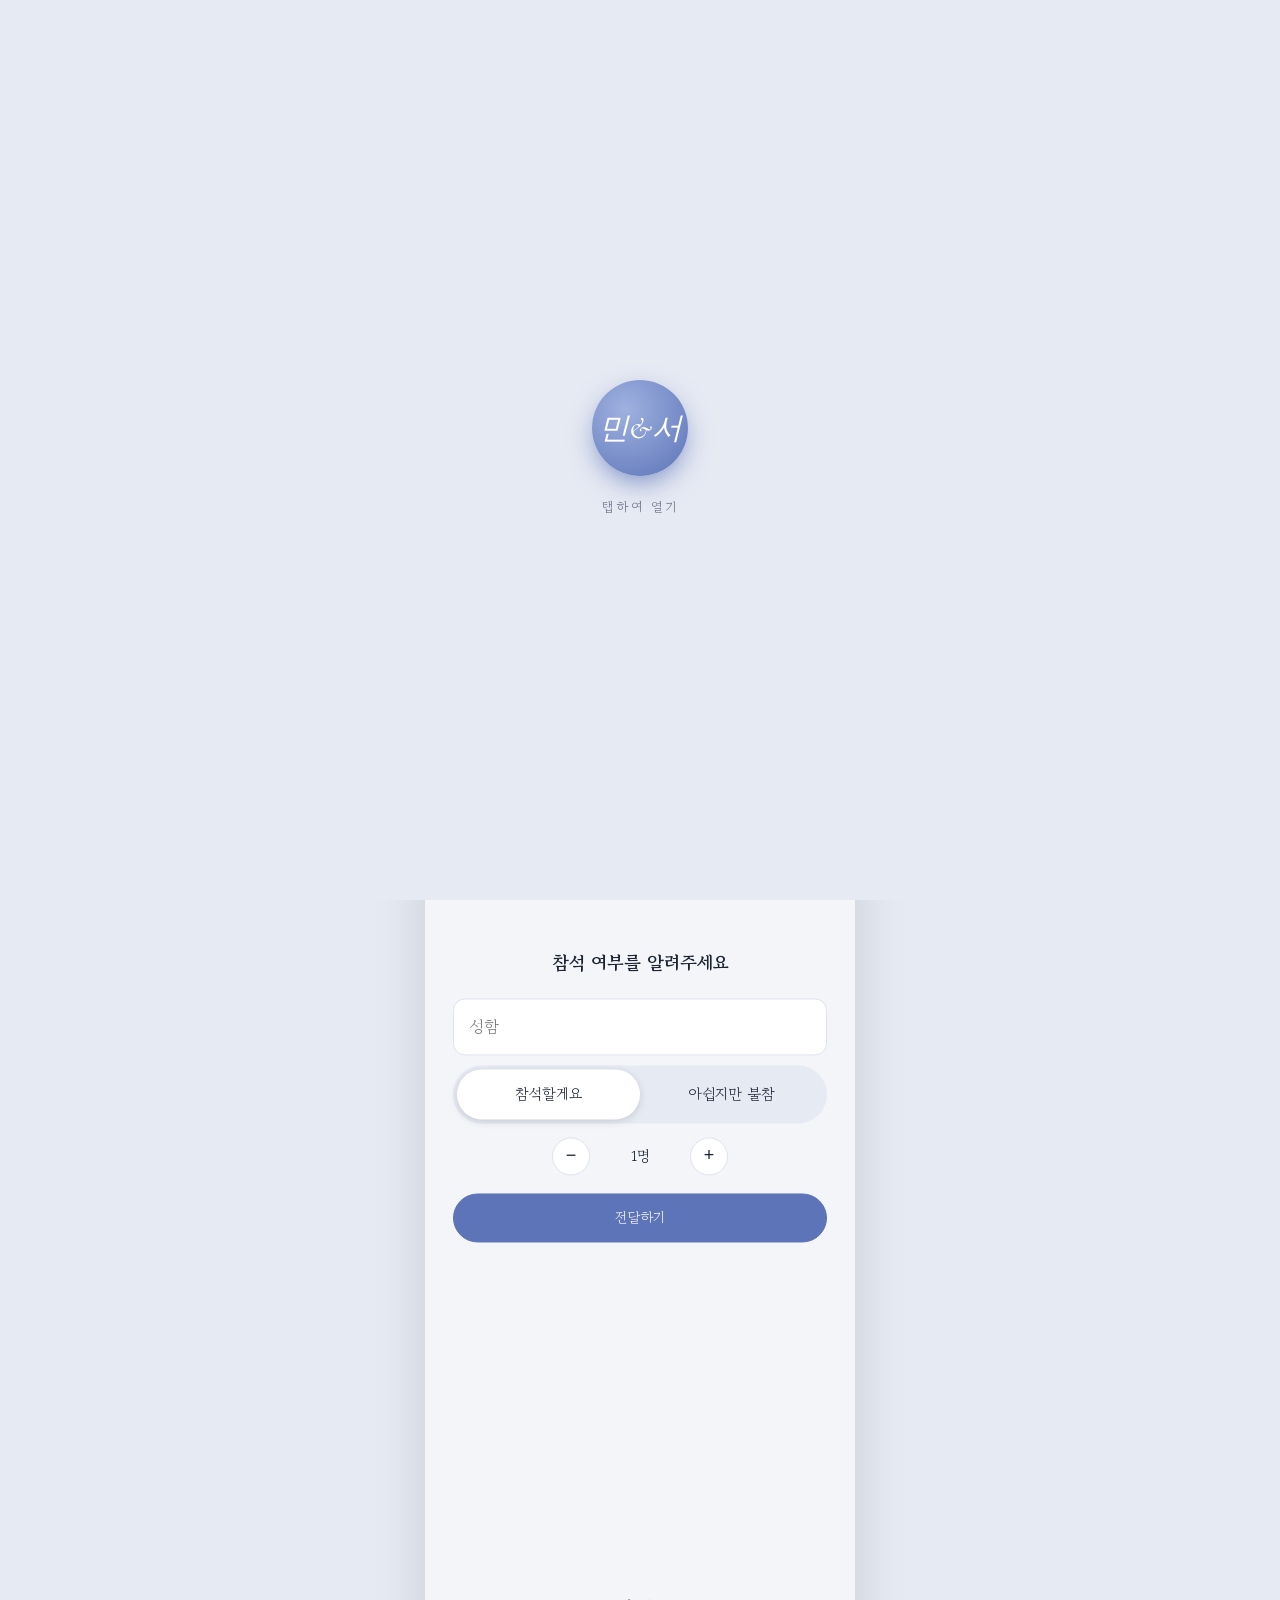
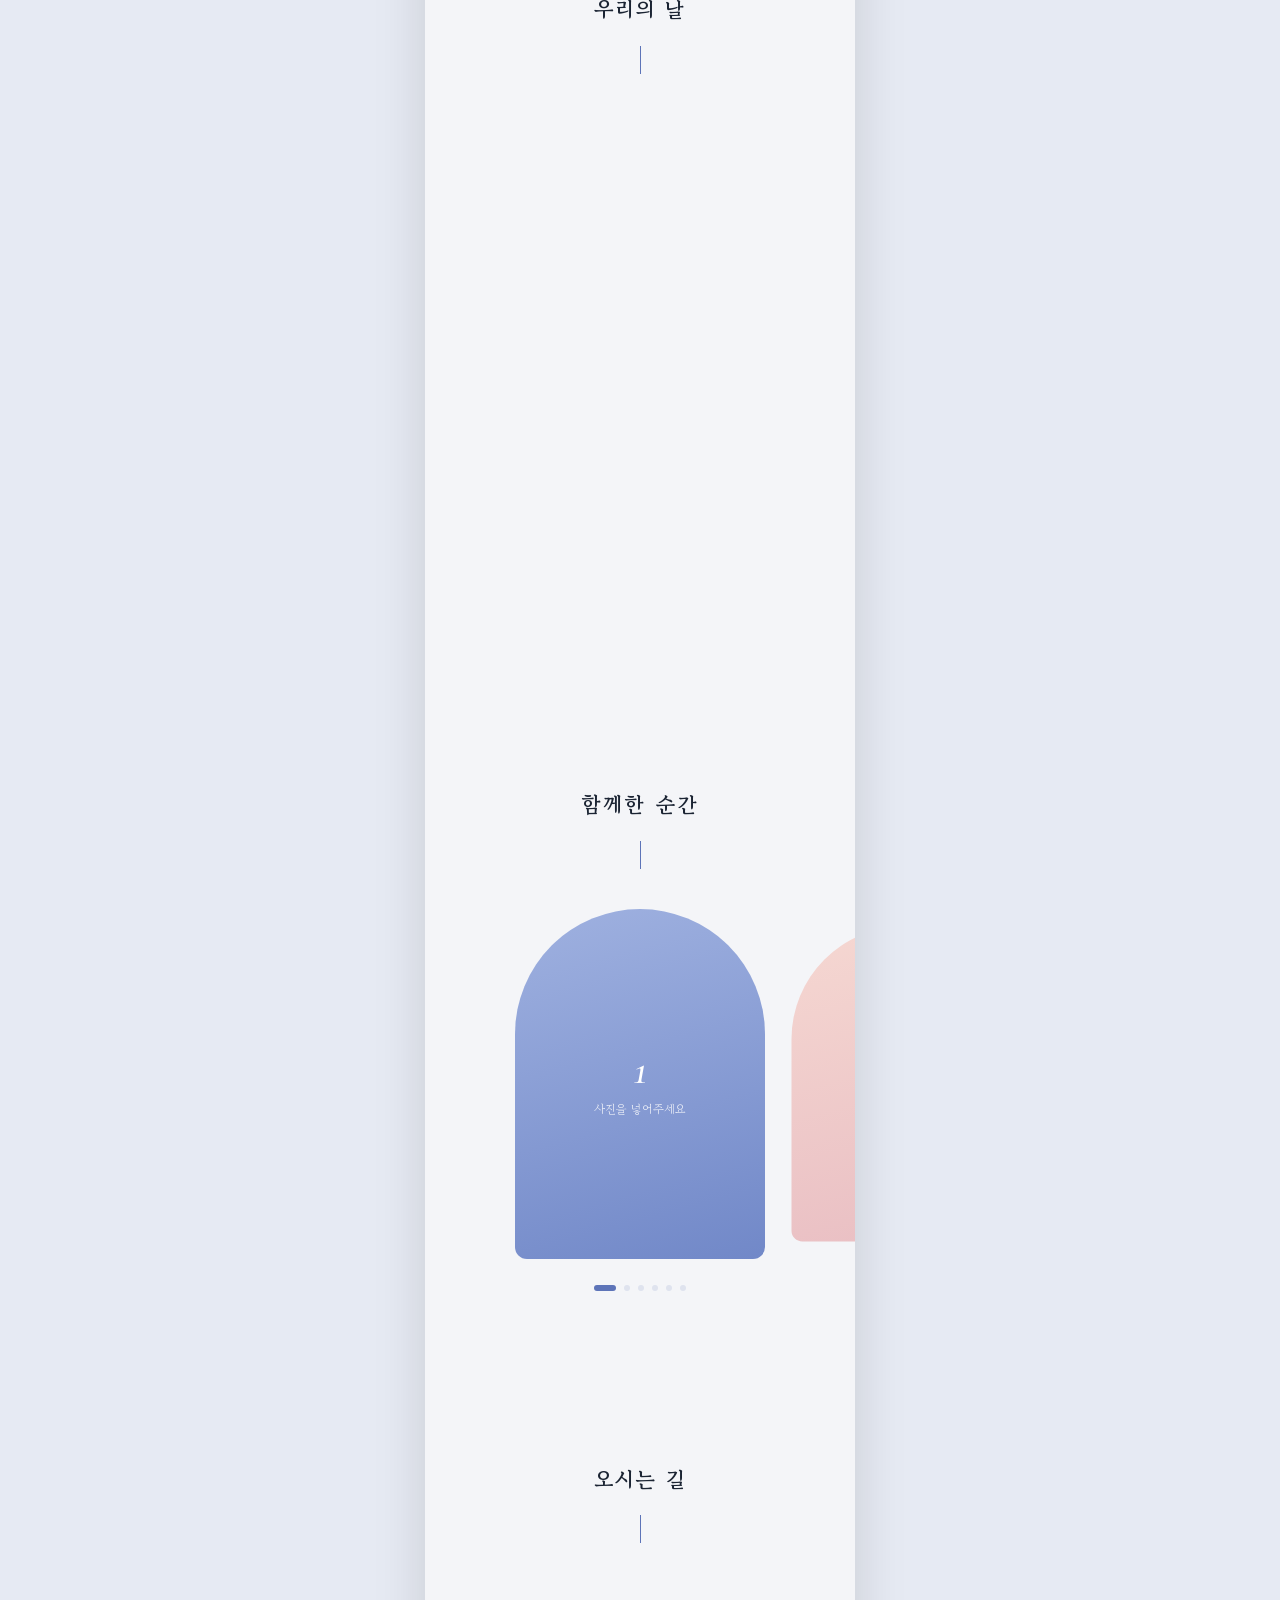
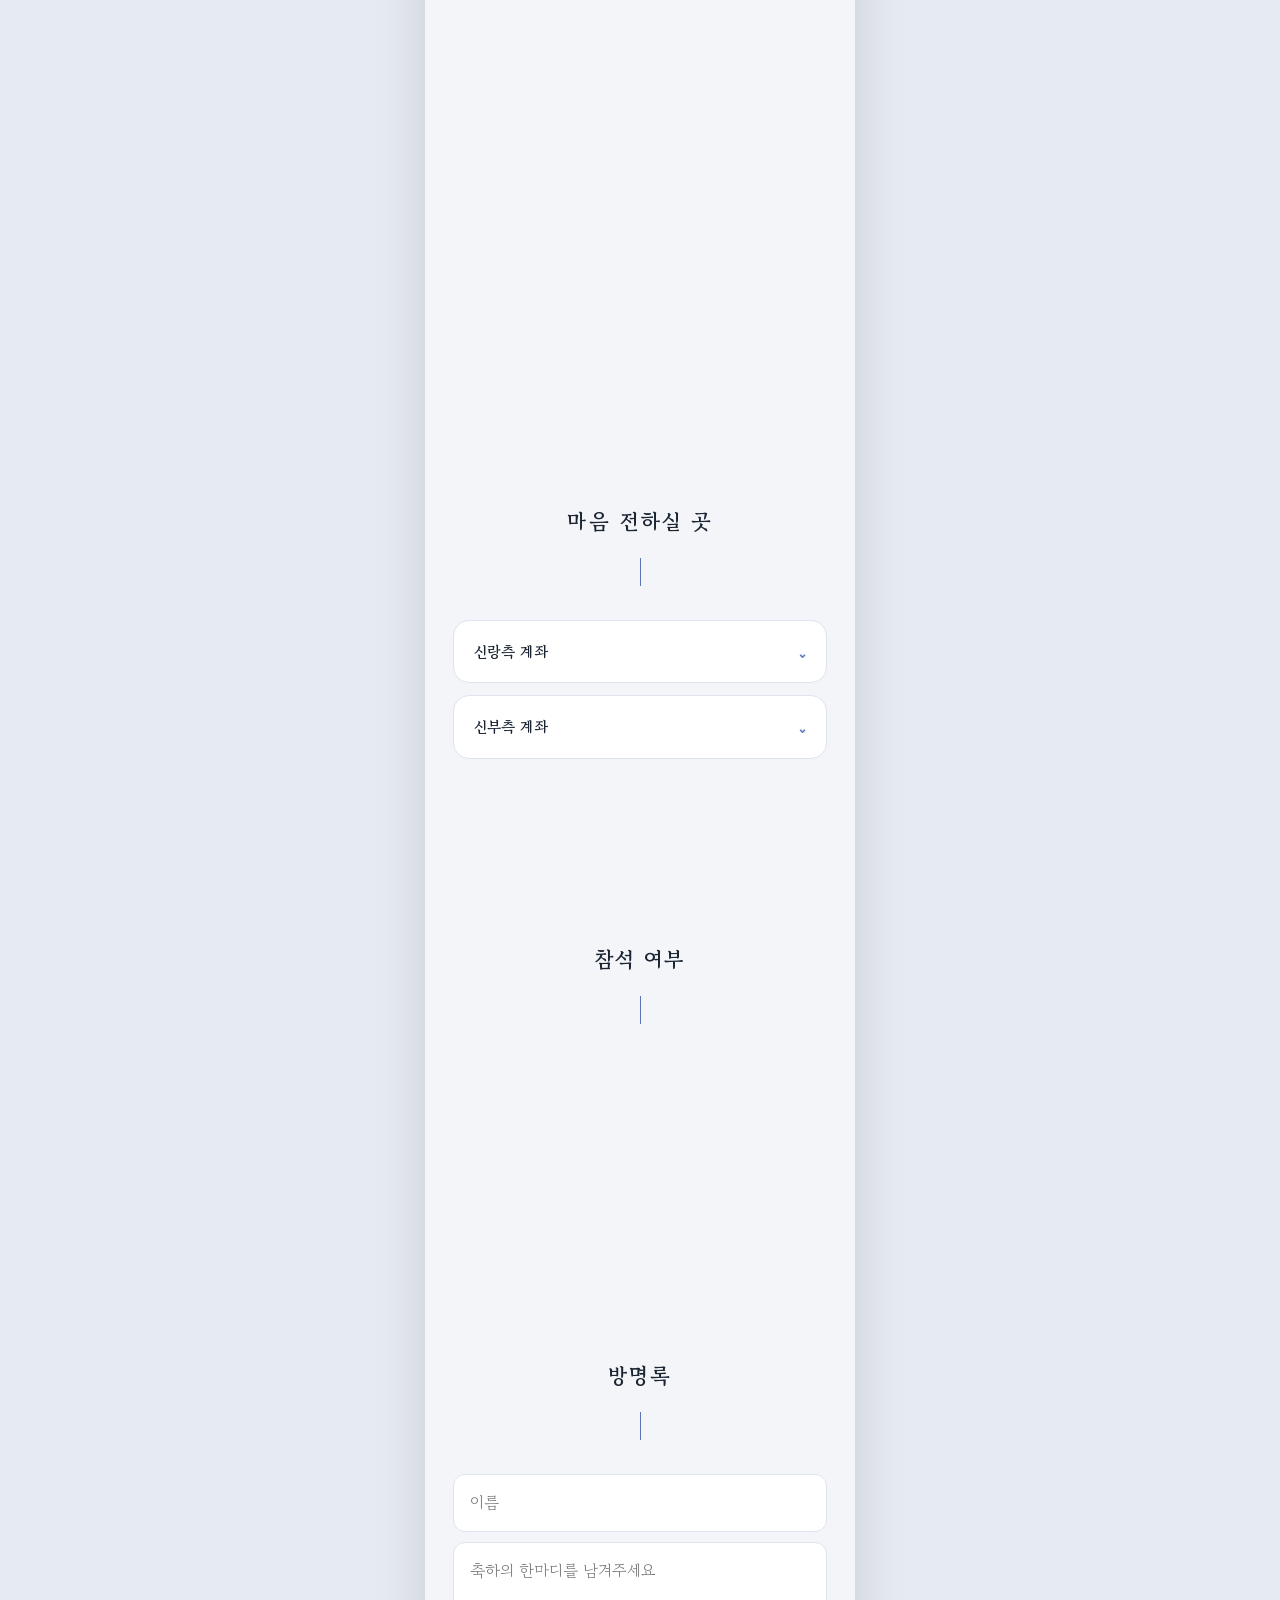
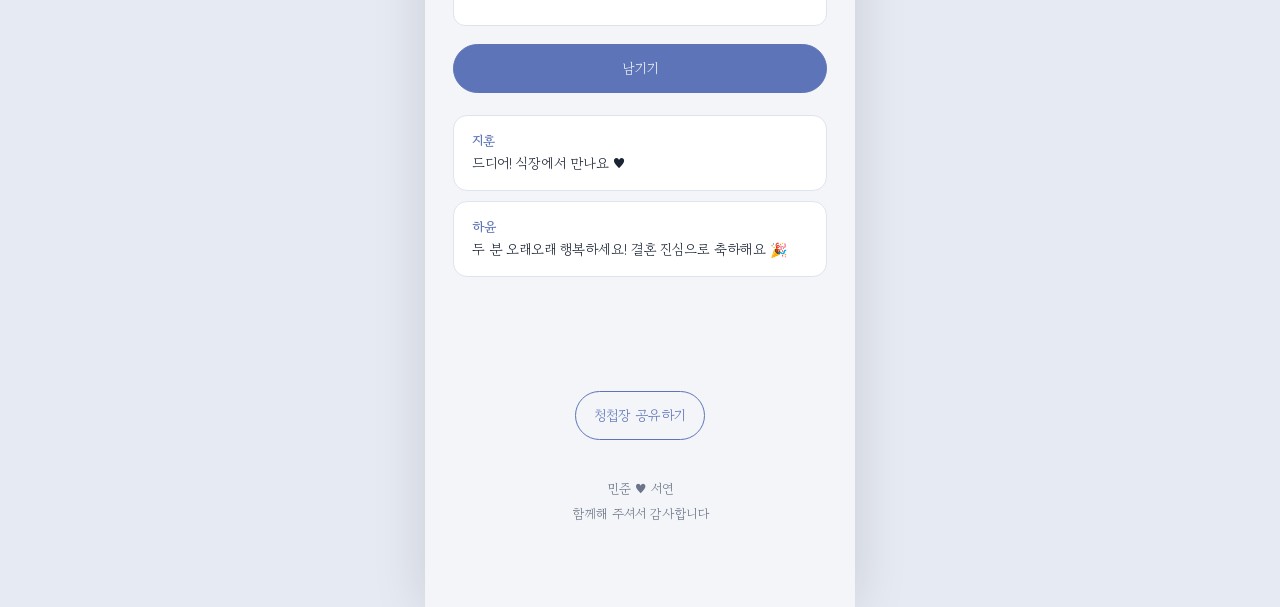
==== index.html @ 70f97d9b "add temp index" ====
<!DOCTYPE html>
<html lang="ko">
<head>
<meta charset="utf-8">
<meta name="viewport" content="width=device-width, initial-scale=1, viewport-fit=cover">
<title>민준 ♥ 서연, 결혼합니다</title>
<link href="https://fonts.googleapis.com/css2?family=Cormorant+Garamond:ital,wght@0,500;1,400&family=Gowun+Batang:wght@400;700&display=swap" rel="stylesheet">
<style>
:root{--bg:#f4f5f8;--card:#fff;--ink:#1b2433;--mute:#6b7488;--acc:#5d74b8;--soft:#e6eaf3;--line:#dfe3ee;--blush:#f2c4bd;color-scheme:light;box-sizing:border-box;padding-top:env(safe-area-inset-top,0px);padding-bottom:env(safe-area-inset-bottom,0px)}
@media(prefers-color-scheme:dark){:root:not([data-theme="light"]){--bg:#0e1320;--card:#171d2e;--ink:#eceff7;--mute:#97a0b8;--acc:#9db0ee;--soft:#1a2135;--line:#272f47;color-scheme:dark}}
:root[data-theme="dark"]{--bg:#0e1320;--card:#171d2e;--ink:#eceff7;--mute:#97a0b8;--acc:#9db0ee;--soft:#1a2135;--line:#272f47;color-scheme:dark}
*{box-sizing:border-box;-webkit-tap-highlight-color:transparent}
html{scroll-padding-top:env(safe-area-inset-top,0px)}
body{margin:0;background:var(--soft);color:var(--ink);font:400 15px/1.95 'Gowun Batang','Noto Serif KR',serif;-webkit-font-smoothing:antialiased}
.wrap{max-width:430px;margin:0 auto;background:var(--bg);overflow:hidden;box-shadow:0 0 50px #0002}
.en{font:italic 400 17px/1 'Cormorant Garamond',serif;letter-spacing:.12em;color:var(--acc);margin:0}
section{padding:84px 28px;text-align:center}
h2{font-size:21px;font-weight:700;margin:0 0 34px;letter-spacing:.1em}
h2::after{content:"";display:block;width:1px;height:28px;background:var(--acc);margin:16px auto 0}
p{margin:0}
.rv{opacity:0;transform:translateY(14px);transition:opacity 1s ease,transform 1s cubic-bezier(.2,.7,.2,1);transition-delay:var(--d,0s)}
.rv.in{opacity:1;transform:none}
/* cover */
.cover{position:fixed;inset:0;z-index:50;display:grid;place-items:center;transition:visibility 0s 1.5s}
.cv{position:absolute;top:0;bottom:0;width:50.5%;background:var(--soft);transition:transform 1.3s cubic-bezier(.77,0,.18,1)}
.cv.l{left:0;border-right:1px solid var(--line)}.cv.r{right:0}
.seal{position:relative;z-index:2;display:flex;flex-direction:column;align-items:center;gap:18px;border:0;background:none;color:var(--ink);font:inherit;cursor:pointer;transition:transform .8s,opacity .6s}
.seal span{width:96px;height:96px;border-radius:50%;display:grid;place-items:center;background:radial-gradient(circle at 35% 30%,#9fb1e0,var(--acc));color:#fff;font:italic 500 30px 'Cormorant Garamond',serif;box-shadow:0 10px 30px -8px var(--acc);animation:pu 2s infinite}
.seal small{font-size:13px;color:var(--mute);letter-spacing:.2em}
@keyframes pu{0%{box-shadow:0 0 0 0 #5d74b866}100%{box-shadow:0 0 0 30px #5d74b800}}
.cover.open .cv.l{transform:translateX(-101%)}.cover.open .cv.r{transform:translateX(101%)}
.cover.open .seal{transform:scale(2.4);opacity:0}.cover.open{visibility:hidden;pointer-events:none}
/* hero */
.hero{min-height:100svh;padding:56px 28px;display:flex;flex-direction:column;align-items:center;justify-content:center;cursor:pointer;user-select:none}
.arch{width:236px;height:310px;border-radius:118px 118px 6px 6px;overflow:hidden;margin:24px 0 30px;position:relative;box-shadow:0 24px 50px -22px var(--acc)}
.arch b{position:absolute;inset:-12% 0;background:linear-gradient(180deg,#8ea3dc 0%,#c9bfe0 52%,#f6c9bf 100%);transform:translateY(var(--py,0px))}
.arch::after{content:"";position:absolute;inset:0;background:radial-gradient(circle at 50% 115%,#fff9 0,#fff0 65%);animation:gl 4s ease-in-out infinite alternate}
@keyframes gl{to{opacity:.25}}
.arch svg{position:absolute;inset:0;width:100%;height:100%;z-index:1}
.arch circle{fill:none;stroke:#fff;stroke-width:1.3;stroke-dasharray:1;stroke-dashoffset:1;transition:stroke-dashoffset 2.4s ease .9s}
.arch.in circle{stroke-dashoffset:0}.arch circle+circle{transition-delay:1.5s}
h1{font-size:34px;font-weight:700;letter-spacing:.14em;margin:0}
h1 i{font:italic 500 30px 'Cormorant Garamond',serif;color:var(--acc);margin:0 .45em}
.hero .d{margin-top:16px;line-height:1.9;color:var(--mute)}
.sc{margin-top:34px;width:1px;height:44px;background:linear-gradient(var(--acc),transparent);animation:sc 1.8s infinite}
@keyframes sc{0%{transform:scaleY(0);transform-origin:top}50%{transform:scaleY(1);transform-origin:top}51%{transform-origin:bottom}100%{transform:scaleY(0);transform-origin:bottom}}
.gr p+p{margin-top:0}.gr .gap{height:26px}
.pr{margin-top:46px;line-height:2.2;font-size:14px}.pr b{font-weight:700;font-size:16px}
/* calendar */
.cal{display:grid;grid-template-columns:repeat(7,1fr);gap:4px 0;max-width:320px;margin:0 auto 34px;background:var(--card);padding:22px 14px;border-radius:20px;border:1px solid var(--line)}
.cal .cm{grid-column:1/-1;font-weight:700;margin-bottom:10px}
.cal span,.cal b{height:36px;display:grid;place-items:center;font-size:14px;font-weight:400;position:relative}
.cal .su{color:#d9726a}
.cal .me{color:#fff;font-weight:700}.cal .me::before{content:"♥";position:absolute;font-size:50px;line-height:1;color:var(--acc);z-index:-1;animation:hb 1.4s ease-in-out infinite}
@keyframes hb{50%{transform:scale(1.14)}}
.cd{display:flex;justify-content:center;gap:10px;margin-bottom:18px}
.cd div{width:64px;padding:12px 0 10px;background:var(--card);border:1px solid var(--line);border-radius:14px;line-height:1.3}
.cd strong{display:block;font:500 26px/1.1 'Cormorant Garamond',serif;color:var(--acc)}.cd small{font-size:11px;color:var(--mute)}
.tk{animation:tk .4s}@keyframes tk{from{transform:translateY(-8px);opacity:0}}
/* gallery */
.gal{padding-left:0;padding-right:0}
.gs{display:flex;gap:14px;overflow-x:auto;scroll-snap-type:x mandatory;padding:6px calc(50% - 125px) 26px;scrollbar-width:none}
.gs::-webkit-scrollbar{display:none}
.sl{flex:0 0 250px;height:350px;border-radius:125px 125px 12px 12px;scroll-snap-align:center;display:flex;flex-direction:column;align-items:center;justify-content:center;gap:6px;color:#fff;transition:transform .12s}
.sl em{font:italic 500 44px/1 'Cormorant Garamond',serif}.sl small{font-size:12px;opacity:.85}
.dt{display:flex;justify-content:center;gap:8px}.dt i{width:6px;height:6px;border-radius:9px;background:var(--line);transition:.35s}.dt i.on{width:22px;background:var(--acc)}
/* location */
.mp{border-radius:20px;overflow:hidden;border:1px solid var(--line);background:var(--card);margin-bottom:22px}
.mp svg{display:block;width:100%}.pin{animation:bn 1.6s ease-in-out infinite;transform-box:fill-box;transform-origin:bottom}
@keyframes bn{50%{transform:translateY(-8px)}}
.bt{font:inherit;font-size:14px;border:1px solid var(--acc);color:var(--acc);background:none;padding:10px 18px;border-radius:99px;cursor:pointer;text-decoration:none;display:inline-block;transition:transform .2s,background .2s}
.bt:active{transform:scale(.94)}.bt.f{background:var(--acc);color:var(--bg)}
.row{display:flex;gap:8px;justify-content:center;flex-wrap:wrap;margin-top:18px}
.ad{line-height:1.8}.ad b{font-size:17px}.ad span{color:var(--mute);font-size:14px}
/* account */
.ac{margin-bottom:12px;background:var(--card);border:1px solid var(--line);border-radius:16px;overflow:hidden;text-align:left}
.ac>button{width:100%;font:inherit;font-weight:700;background:none;border:0;color:var(--ink);padding:16px 20px;display:flex;justify-content:space-between;cursor:pointer}
.ac>button span{transition:transform .4s;color:var(--acc)}.ac.o>button span{transform:rotate(180deg)}
.bd{display:grid;grid-template-rows:0fr;transition:grid-template-rows .45s ease}.ac.o .bd{grid-template-rows:1fr}.bd>div{overflow:hidden}
.ro{display:flex;justify-content:space-between;align-items:center;gap:10px;padding:12px 20px;border-top:1px solid var(--line);font-size:13px;line-height:1.6}
.ro .bt{padding:5px 12px;font-size:12px}
/* guestbook */
.gb{text-align:left}.gm{background:var(--card);border:1px solid var(--line);border-radius:14px;padding:14px 18px;margin-bottom:10px;font-size:14px;line-height:1.7;animation:ni .6s}
.gm b{display:block;font-size:13px;color:var(--acc)}@keyframes ni{from{opacity:0;transform:translateY(-12px) scale(.96)}}
input,textarea{width:100%;font:inherit;font-size:16px;padding:12px 16px;border:1px solid var(--line);border-radius:12px;background:var(--card);color:var(--ink);margin-bottom:10px;outline:none;transition:border-color .2s}
input:focus,textarea:focus{border-color:var(--acc)}textarea{resize:none;height:84px}
footer{padding:20px 28px 80px;text-align:center;font-size:13px;color:var(--mute)}
/* sheet */
.ov{position:fixed;inset:0;background:#0007;opacity:0;pointer-events:none;transition:opacity .3s;z-index:60}.ov.on{opacity:1;pointer-events:auto}
.sh{position:fixed;left:50%;bottom:0;width:100%;max-width:430px;background:var(--bg);border-radius:26px 26px 0 0;padding:28px 28px calc(28px + env(safe-area-inset-bottom,0px));transform:translate(-50%,105%);transition:transform .5s cubic-bezier(.2,.8,.2,1);z-index:61;text-align:center}
.sh.on{transform:translate(-50%,0)}.sh h3{margin:0 0 18px;font-size:18px}
.sg{display:flex;position:relative;background:var(--soft);border-radius:99px;padding:4px;margin-bottom:14px}
.sg::before{content:"";position:absolute;top:4px;bottom:4px;left:4px;width:calc(50% - 4px);background:var(--card);border-radius:99px;transition:transform .4s cubic-bezier(.3,1.4,.5,1);box-shadow:0 2px 8px #0002}.sg.n::before{transform:translateX(100%)}
.sg button{flex:1;z-index:1;border:0;background:none;font:inherit;padding:10px;color:var(--ink);cursor:pointer}
.st{display:flex;align-items:center;justify-content:center;gap:20px;margin:6px 0 18px}.st button{width:38px;height:38px;border-radius:50%;border:1px solid var(--line);background:var(--card);color:var(--ink);font-size:18px;cursor:pointer}.st output{min-width:60px}
#ts{position:fixed;left:50%;bottom:calc(32px + env(safe-area-inset-bottom,0px));transform:translate(-50%,20px);background:var(--ink);color:var(--bg);padding:11px 20px;border-radius:99px;font-size:13px;opacity:0;transition:.35s;z-index:90;pointer-events:none;white-space:nowrap}#ts.on{opacity:1;transform:translate(-50%,0)}
#pt{position:fixed;inset:0;z-index:5;pointer-events:none}
.bh{position:fixed;z-index:80;pointer-events:none;color:var(--acc);font-style:normal;animation:bh 1.3s ease-out forwards}
@keyframes bh{to{transform:translate(var(--dx),var(--dy)) rotate(200deg);opacity:0}}
button:focus-visible,a:focus-visible,input:focus-visible,textarea:focus-visible{outline:2px solid var(--acc);outline-offset:2px}
@media(prefers-reduced-motion:reduce){.rv{opacity:1;transform:none;transition:none}*{animation-duration:.01s!important}}
</style>
</head>
<body>
<canvas id="pt"></canvas>
<div class="cover" id="cover">
  <div class="cv l"></div><div class="cv r"></div>
  <button class="seal" id="seal" aria-label="청첩장 열기"><span id="ini"></span><small>탭하여 열기</small></button>
</div>

<main class="wrap">
  <section class="hero" id="hero">
    <p class="en rv" style="--d:.3s">We’re getting married</p>
    <div class="arch rv" id="arch" style="--d:.5s"><b></b>
      <svg viewBox="0 0 120 160"><circle cx="46" cy="80" r="28" pathLength="1"/><circle cx="74" cy="80" r="28" pathLength="1"/></svg>
    </div>
    <h1 class="rv" style="--d:.8s"><span id="n1"></span><i>&amp;</i><span id="n2"></span></h1>
    <p class="d rv" id="hd" style="--d:1s"></p>
    <div class="sc"></div>
  </section>

  <section class="gr">
    <h2>초대합니다</h2>
    <div id="msg"></div>
    <div class="pr rv" id="pr"></div>
  </section>

  <section>
    <h2>우리의 날</h2>
    <div class="cal rv" id="cal"></div>
    <div class="cd rv" id="cd"></div>
    <p class="rv" id="dd"></p>
  </section>

  <section class="gal">
    <h2>함께한 순간</h2>
    <div class="gs" id="gs"></div>
    <div class="dt" id="dt"></div>
  </section>

  <section>
    <h2>오시는 길</h2>
    <div class="mp rv">
      <svg viewBox="0 0 360 200" aria-hidden="true">
        <rect width="360" height="200" fill="var(--soft)"/>
        <g stroke="var(--card)" stroke-width="14" fill="none" stroke-linecap="round"><path d="M-10 150 L370 110"/><path d="M120 -10 L160 210"/><path d="M250 -10 L230 210"/></g>
        <g stroke="var(--line)" stroke-width="4" fill="none"><path d="M-10 60 L370 40"/><path d="M60 -10 L40 210"/></g>
        <rect x="262" y="128" width="46" height="32" rx="6" fill="var(--line)"/><rect x="40" y="90" width="50" height="30" rx="6" fill="var(--line)"/>
        <circle cx="185" cy="103" r="10" fill="var(--acc)" opacity=".25"><animate attributeName="r" values="8;30" dur="2s" repeatCount="indefinite"/><animate attributeName="opacity" values=".4;0" dur="2s" repeatCount="indefinite"/></circle>
        <g class="pin"><path d="M185 104 c-12-14-14-22-14-27 a14 14 0 0 1 28 0 c0 5-2 13-14 27z" fill="var(--acc)"/><circle cx="185" cy="77" r="5" fill="#fff"/></g>
      </svg>
    </div>
    <div class="ad rv"><b id="vn"></b><br><span id="va"></span></div>
    <div class="row rv"><button class="bt" id="cpa">주소 복사</button><a class="bt" id="nv" target="_blank" rel="noopener">네이버지도</a><a class="bt" id="kk" target="_blank" rel="noopener">카카오맵</a></div>
  </section>

  <section>
    <h2>마음 전하실 곳</h2>
    <div id="acc"></div>
  </section>

  <section>
    <h2>참석 여부</h2>
    <p class="rv" style="margin-bottom:22px">귀한 걸음 해주시는 분들을<br>더 정성껏 맞이할 수 있도록 알려주세요.</p>
    <button class="bt f rv" id="rs">참석 의사 전달하기</button>
  </section>

  <section class="gb">
    <h2 style="text-align:center">방명록</h2>
    <input id="gn" placeholder="이름" maxlength="12" autocomplete="off">
    <textarea id="gt" placeholder="축하의 한마디를 남겨주세요" maxlength="120"></textarea>
    <button class="bt f" id="gs2" style="width:100%;margin-bottom:22px">남기기</button>
    <div id="gl"></div>
  </section>

  <footer>
    <div class="row" style="margin:0 0 36px"><button class="bt" id="sh">청첩장 공유하기</button></div>
    <p id="ft"></p>
  </footer>
</main>

<div class="ov" id="ov"></div>
<div class="sh" id="sheet" role="dialog" aria-label="참석 여부">
  <h3>참석 여부를 알려주세요</h3>
  <input id="rn" placeholder="성함" maxlength="12" autocomplete="off">
  <div class="sg" id="sg"><button data-v="y">참석할게요</button><button data-v="n">아쉽지만 불참</button></div>
  <div class="st"><button id="mi" aria-label="인원 줄이기">−</button><output id="ct">1명</output><button id="pl" aria-label="인원 늘리기">+</button></div>
  <button class="bt f" id="rsend" style="width:100%">전달하기</button>
</div>
<div id="ts" role="status"></div>

<script>
/* ===== 여기만 수정하세요 ===== */
const C={
  gi:'민준',bi:'서연',
  date:new Date(2027,3,24,14,0),
  venue:'더 그랜드 가든홀 3층 그랜드볼룸',addr:'서울특별시 강남구 테헤란로 123',
  msg:['나란히 걸어온 시간 위에','오늘, 한 걸음 더 가까이','서로의 이름을 부르며 살아가려 합니다.','','저희의 첫 약속을 맺는 자리에','귀한 걸음으로 함께해 주시면','더없는 기쁨으로 간직하겠습니다.'],
  pr:[['김철수 · 박영희','의 장남','민준'],['이정호 · 최미경','의 차녀','서연']],
  acc:{'신랑측 계좌':[['신랑 김민준','국민 123456-78-901234'],['아버지 김철수','신한 110-123-456789']],'신부측 계좌':[['신부 이서연','우리 1002-123-456789'],['어머니 최미경','하나 123-456789-01234']]},
  pal:[['#9fb1e0','#7188c8'],['#f6c9bf','#e3a2a8'],['#c9bfe0','#9d92c9'],['#b8d4d0','#7fb0ab'],['#f0dcc2','#d9b98a'],['#c7d0e8','#8e9fcf']]
};
/* ============================ */
const $=s=>document.querySelector(s),$$=s=>[...document.querySelectorAll(s)],D=C.date,p2=n=>String(n).padStart(2,'0');
const WK=['일','월','화','수','목','금','토'];
$('#ini').textContent=C.gi[0]+'&'+C.bi[0];$('#n1').textContent=C.gi;$('#n2').textContent=C.bi;
const hh=D.getHours(),tm=(hh<12?'오전 ':'오후 ')+(hh%12||12)+'시'+(D.getMinutes()?' '+D.getMinutes()+'분':'');
$('#hd').innerHTML=`${D.getFullYear()}. ${p2(D.getMonth()+1)}. ${p2(D.getDate())}<br>${WK[D.getDay()]}요일 ${tm}<br>${C.venue.split(' ')[0]} ${C.venue.split(' ').slice(1,2)}`;
$('#msg').innerHTML=C.msg.map((t,i)=>t?`<p class="rv" style="--d:${(i%4)*.12}s">${t}</p>`:'<div class="gap"></div>').join('');
$('#pr').innerHTML=C.pr.map(([a,b,c])=>`<p>${a} ${b} <b>${c}</b></p>`).join('');
$('#vn').textContent=C.venue;$('#va').textContent=C.addr;
$('#nv').href='https://map.naver.com/p/search/'+encodeURIComponent(C.addr);$('#kk').href='https://map.kakao.com/?q='+encodeURIComponent(C.addr);
$('#ft').innerHTML=`${C.gi} ♥ ${C.bi}<br>함께해 주셔서 감사합니다`;
/* calendar */
{const y=D.getFullYear(),m=D.getMonth(),f=new Date(y,m,1).getDay(),n=new Date(y,m+1,0).getDate();
let h=`<div class="cm">${y}년 ${m+1}월</div>`+WK.map((d,i)=>`<b class="${i?'':'su'}">${d}</b>`).join('')+'<span></span>'.repeat(f);
for(let i=1;i<=n;i++)h+=`<span class="${i==D.getDate()?'me':(f+i-1)%7?'':'su'}">${i}</span>`;$('#cal').innerHTML=h}
/* countdown */
$('#cd').innerHTML=['일','시간','분','초'].map(u=>`<div><strong>0</strong><small>${u}</small></div>`).join('');
let ps=-1;function cd(){let d=D-Date.now();const past=d<0;d=Math.abs(d);const v=[d/864e5,d/36e5%24,d/6e4%60,d/1e3%60].map(Math.floor);
$$('#cd strong').forEach((e,i)=>{const t=i==3?p2(v[i]):String(v[i]);if(e.textContent!==t){e.textContent=t;e.classList.remove('tk');void e.offsetWidth;e.classList.add('tk')}});
$('#dd').innerHTML=past?`${C.gi} ♥ ${C.bi}, 이제 부부로 살아갑니다`:`${C.gi} ♥ ${C.bi}의 결혼식이<br><b>${v[0]+1}일</b> 남았습니다`}
cd();setInterval(cd,1000);
/* gallery */
$('#gs').innerHTML=C.pal.map(([a,b],i)=>`<div class="sl" style="background:linear-gradient(165deg,${a},${b})"><em>${i+1}</em><small>사진을 넣어주세요</small></div>`).join('');
$('#dt').innerHTML=C.pal.map(()=>'<i></i>').join('');
const gs=$('#gs');function gp(){const r=gs.getBoundingClientRect(),c=r.left+r.width/2;let bi=0,bd=1e9;$$('.sl').forEach((s,i)=>{const b=s.getBoundingClientRect(),d=Math.abs(b.left+b.width/2-c);s.style.transform=`scale(${1-Math.min(d/r.width,.5)*.2})`;s.style.opacity=1-Math.min(d/r.width,.6)*.55;if(d<bd){bd=d;bi=i}});$$('#dt i').forEach((e,i)=>e.classList.toggle('on',i==bi))}
gs.addEventListener('scroll',gp,{passive:true});gp();
/* accounts */
$('#acc').innerHTML=Object.entries(C.acc).map(([k,v])=>`<div class="ac"><button>${k}<span>⌄</span></button><div class="bd"><div>${v.map(([n,a])=>`<div class="ro"><div>${n}<br>${a}</div><button class="bt" data-c="${a}">복사</button></div>`).join('')}</div></div></div>`).join('');
$$('.ac>button').forEach(b=>b.onclick=()=>b.parentNode.classList.toggle('o'));
/* helpers */
let tt;function toast(s){const e=$('#ts');e.textContent=s;e.classList.add('on');clearTimeout(tt);tt=setTimeout(()=>e.classList.remove('on'),1900)}
async function cp(t,m){try{await navigator.clipboard.writeText(t)}catch(e){const a=document.createElement('textarea');a.value=t;document.body.appendChild(a);a.select();try{document.execCommand('copy')}catch(_){}a.remove()}toast(m||'복사되었어요')}
$$('[data-c]').forEach(b=>b.onclick=()=>cp(b.dataset.c,'계좌번호가 복사되었어요'));
$('#cpa').onclick=()=>cp(C.addr,'주소가 복사되었어요');
$('#sh').onclick=async()=>{const u={title:document.title,url:location.href};try{if(navigator.share){await navigator.share(u);return}}catch(e){return}cp(location.href,'링크가 복사되었어요')};
function burst(px,py,n=18){if(matchMedia('(prefers-reduced-motion:reduce)').matches)return;for(let i=0;i<n;i++){const e=document.createElement('i');e.className='bh';e.textContent=['♥','✦','❀'][i%3];const a=Math.random()*6.28,d=60+Math.random()*110;e.style.cssText=`left:${px}px;top:${py}px;--dx:${Math.cos(a)*d}px;--dy:${Math.sin(a)*d-60}px;font-size:${12+Math.random()*14}px`;document.body.appendChild(e);setTimeout(()=>e.remove(),1400)}}
$('#hero').addEventListener('click',e=>burst(e.clientX,e.clientY,10));
/* petals */
const cv=$('#pt'),x=cv.getContext('2d');let W,H;const rs=()=>{W=cv.width=innerWidth;H=cv.height=innerHeight};addEventListener('resize',rs);rs();
const mk=f=>({x:Math.random()*W,y:f?Math.random()*H:-20,s:4+Math.random()*5,v:.35+Math.random()*.8,w:Math.random()*6,r:Math.random()*6,a:.35+Math.random()*.4});
const P=Array.from({length:22},()=>mk(1));
if(!matchMedia('(prefers-reduced-motion:reduce)').matches)(function t(){x.clearRect(0,0,W,H);for(const p of P){p.y+=p.v;p.w+=.02;p.x+=Math.sin(p.w)*.7;p.r+=.025;if(p.y>H+20)Object.assign(p,mk(0));x.save();x.translate(p.x,p.y);x.rotate(p.r);x.globalAlpha=p.a;x.fillStyle='#f2a9b4';x.beginPath();x.ellipse(0,0,p.s,p.s*.55,0,0,6.3);x.fill();x.restore()}requestAnimationFrame(t)})();
/* reveal + parallax */
function io(){const o=new IntersectionObserver(es=>es.forEach(e=>{if(e.isIntersecting){e.target.classList.add('in');o.unobserve(e.target)}}),{threshold:.15});$$('.rv').forEach(e=>o.observe(e))}
let pq=0;addEventListener('scroll',()=>{if(pq)return;pq=requestAnimationFrame(()=>{pq=0;document.documentElement.style.setProperty('--py',Math.min(scrollY*.12,60)+'px')})},{passive:true});
/* cover */
$('#seal').onclick=()=>{$('#cover').classList.add('open');burst(innerWidth/2,innerHeight/2,22);setTimeout(io,500)};
/* rsvp */
let att='y',cnt=1;const sheet=$('#sheet'),ov=$('#ov'),sg=$('#sg');
const so=on=>{sheet.classList.toggle('on',on);ov.classList.toggle('on',on)};
$('#rs').onclick=()=>so(1);ov.onclick=()=>so(0);
$$('#sg button').forEach(b=>b.onclick=()=>{att=b.dataset.v;sg.classList.toggle('n',att=='n')});
const sc=()=>$('#ct').textContent=cnt+'명';
$('#mi').onclick=()=>{cnt=Math.max(1,cnt-1);sc()};$('#pl').onclick=()=>{cnt=Math.min(10,cnt+1);sc()};
$('#rsend').onclick=e=>{const n=$('#rn').value.trim();if(!n){toast('성함을 입력해 주세요');$('#rn').focus();return}so(0);
if(att=='y'){burst(innerWidth/2,innerHeight*.6,30);toast(`${n}님 외 ${cnt}명, 참석 의사가 전달되었어요 ♥`)}else toast('전달되었어요. 마음 감사히 받을게요');$('#rn').value=''};
/* guestbook */
const gl=$('#gl'),esc=s=>s.replace(/[&<>]/g,c=>({'&':'&amp;','<':'&lt;','>':'&gt;'}[c]));
const add=(n,t)=>gl.insertAdjacentHTML('afterbegin',`<div class="gm"><b>${esc(n)}</b>${esc(t)}</div>`);
add('하윤','두 분 오래오래 행복하세요! 결혼 진심으로 축하해요 🎉');add('지훈','드디어! 식장에서 만나요 ♥');
$('#gs2').onclick=()=>{const n=$('#gn').value.trim(),t=$('#gt').value.trim();if(!n||!t){toast('이름과 메시지를 모두 입력해 주세요');return}add(n,t);$('#gn').value=$('#gt').value='';toast('방명록에 남겼어요')};
</script>
</body>
</html>
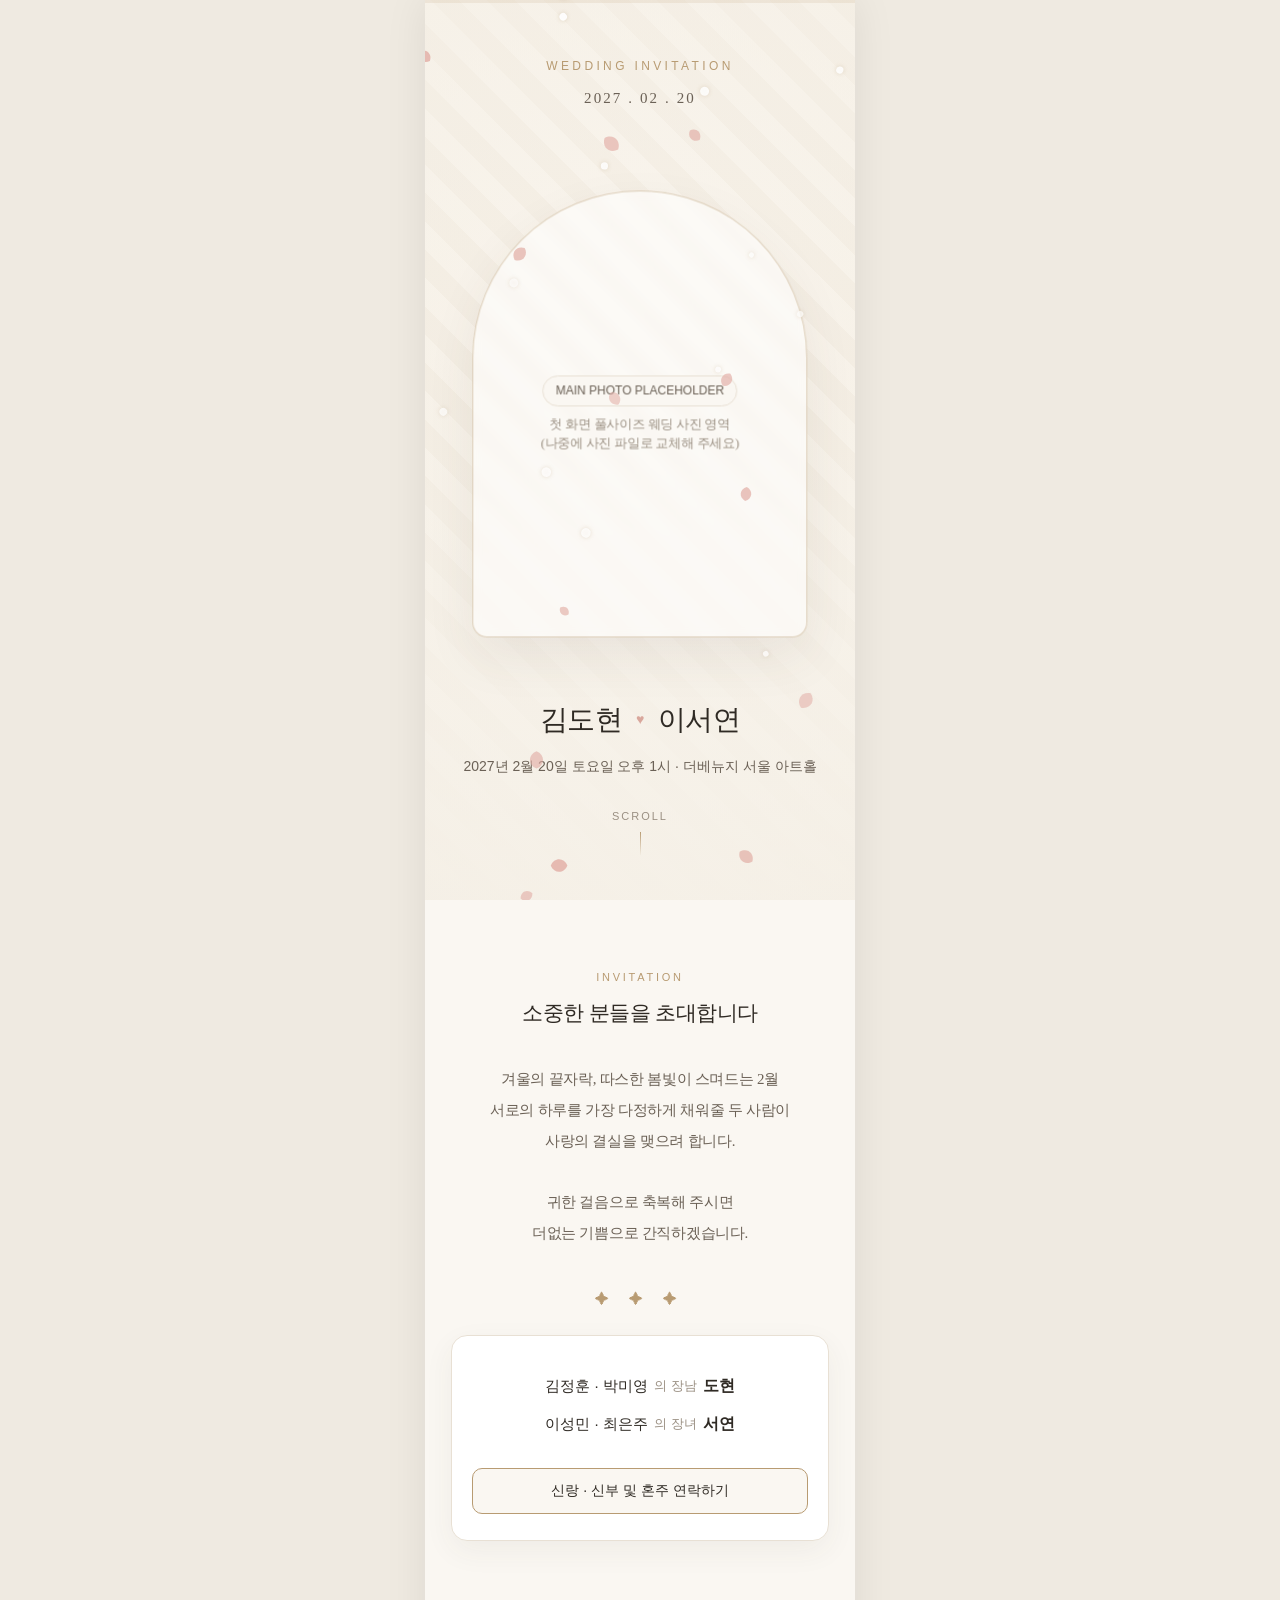
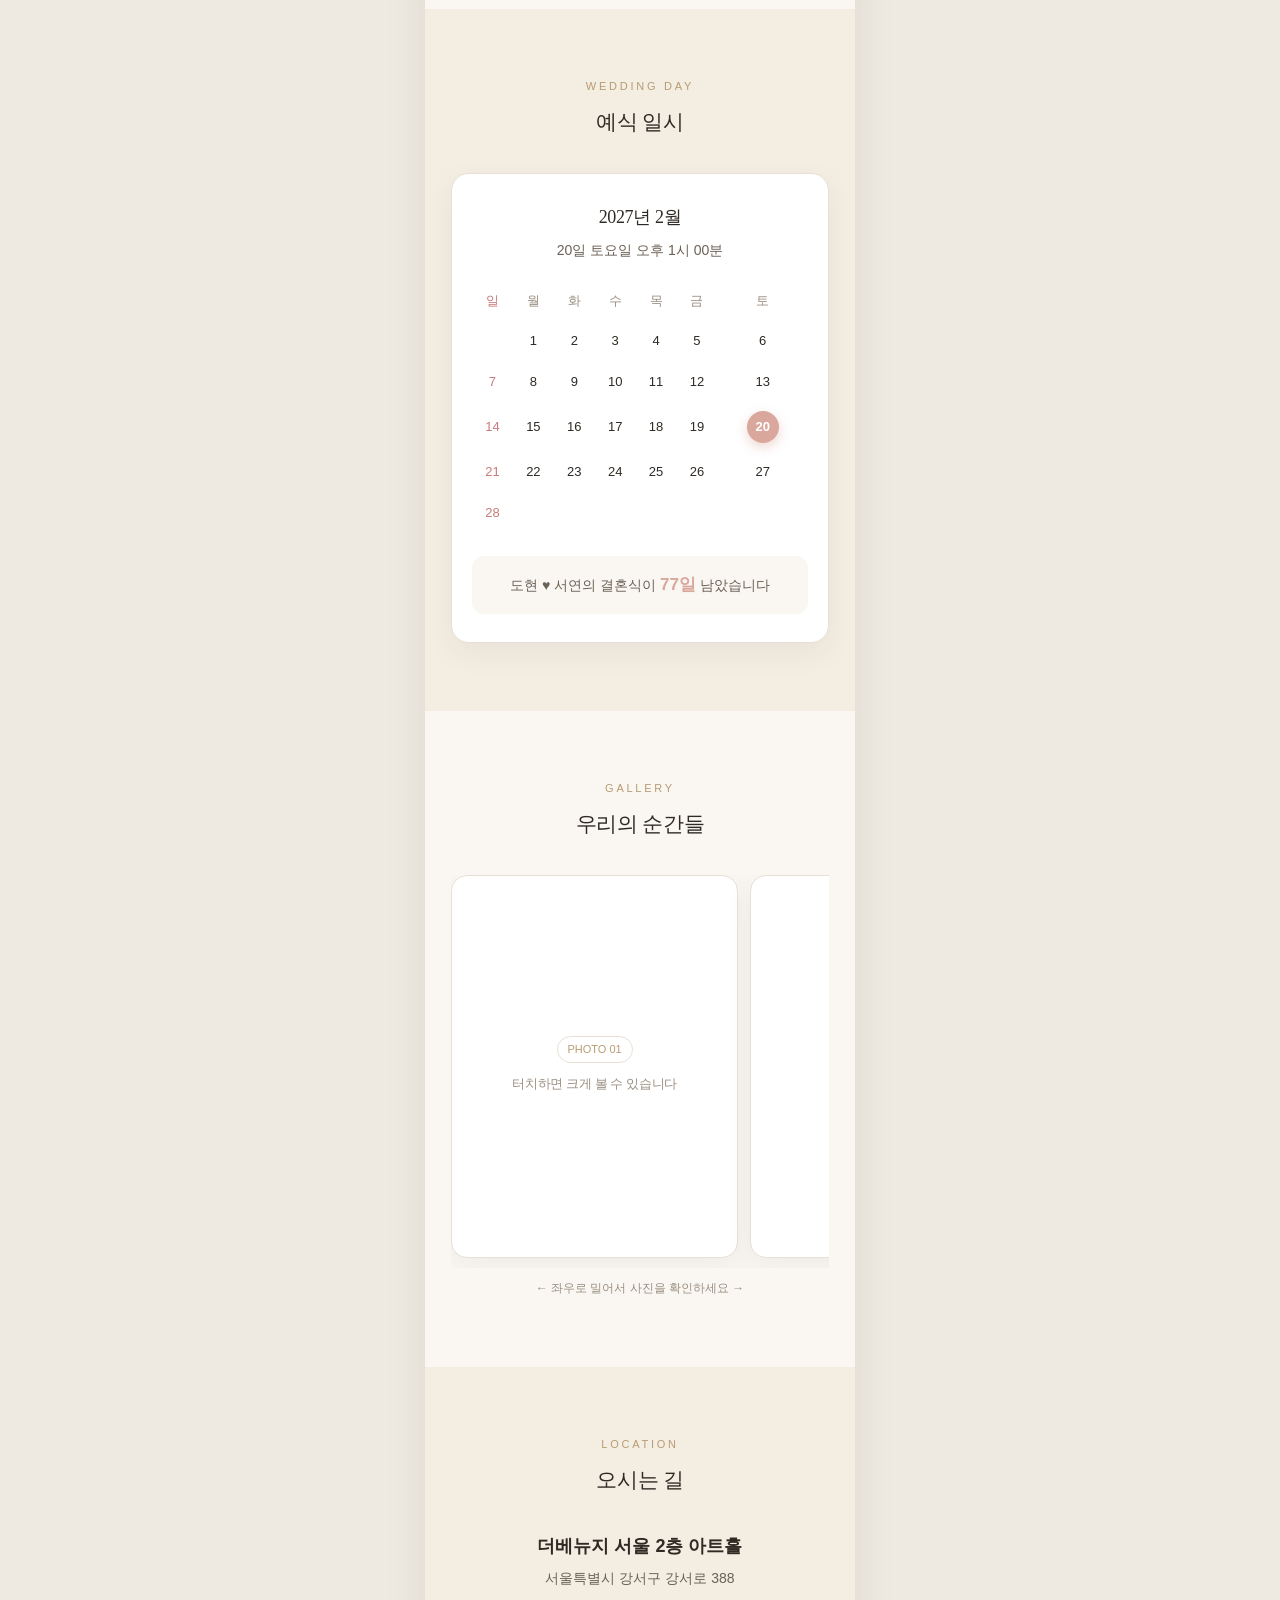
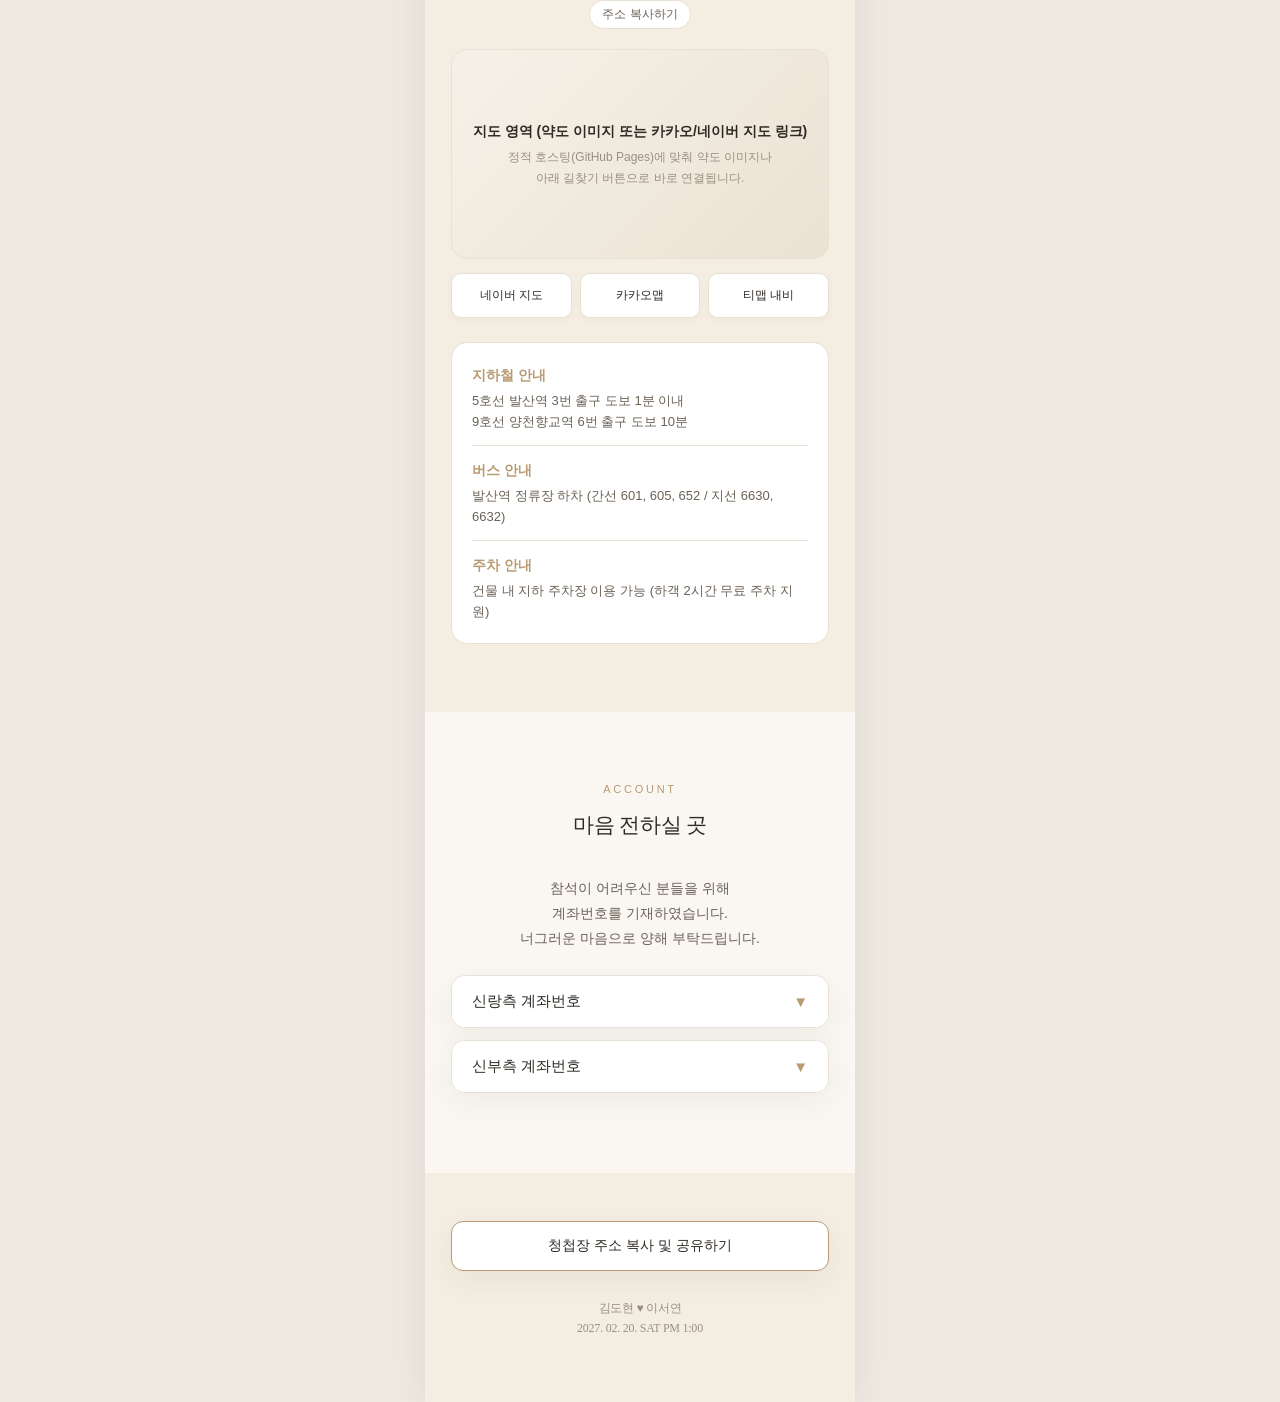
==== commit 96a8fd3c: "replace index" ====
--- a/index.html
+++ b/index.html
@@ -1,266 +1,1385 @@
 <!DOCTYPE html>
 <html lang="ko">
 <head>
-<meta charset="utf-8">
-<meta name="viewport" content="width=device-width, initial-scale=1, viewport-fit=cover">
-<title>민준 ♥ 서연, 결혼합니다</title>
-<link href="https://fonts.googleapis.com/css2?family=Cormorant+Garamond:ital,wght@0,500;1,400&family=Gowun+Batang:wght@400;700&display=swap" rel="stylesheet">
-<style>
-:root{--bg:#f4f5f8;--card:#fff;--ink:#1b2433;--mute:#6b7488;--acc:#5d74b8;--soft:#e6eaf3;--line:#dfe3ee;--blush:#f2c4bd;color-scheme:light;box-sizing:border-box;padding-top:env(safe-area-inset-top,0px);padding-bottom:env(safe-area-inset-bottom,0px)}
-@media(prefers-color-scheme:dark){:root:not([data-theme="light"]){--bg:#0e1320;--card:#171d2e;--ink:#eceff7;--mute:#97a0b8;--acc:#9db0ee;--soft:#1a2135;--line:#272f47;color-scheme:dark}}
-:root[data-theme="dark"]{--bg:#0e1320;--card:#171d2e;--ink:#eceff7;--mute:#97a0b8;--acc:#9db0ee;--soft:#1a2135;--line:#272f47;color-scheme:dark}
-*{box-sizing:border-box;-webkit-tap-highlight-color:transparent}
-html{scroll-padding-top:env(safe-area-inset-top,0px)}
-body{margin:0;background:var(--soft);color:var(--ink);font:400 15px/1.95 'Gowun Batang','Noto Serif KR',serif;-webkit-font-smoothing:antialiased}
-.wrap{max-width:430px;margin:0 auto;background:var(--bg);overflow:hidden;box-shadow:0 0 50px #0002}
-.en{font:italic 400 17px/1 'Cormorant Garamond',serif;letter-spacing:.12em;color:var(--acc);margin:0}
-section{padding:84px 28px;text-align:center}
-h2{font-size:21px;font-weight:700;margin:0 0 34px;letter-spacing:.1em}
-h2::after{content:"";display:block;width:1px;height:28px;background:var(--acc);margin:16px auto 0}
-p{margin:0}
-.rv{opacity:0;transform:translateY(14px);transition:opacity 1s ease,transform 1s cubic-bezier(.2,.7,.2,1);transition-delay:var(--d,0s)}
-.rv.in{opacity:1;transform:none}
-/* cover */
-.cover{position:fixed;inset:0;z-index:50;display:grid;place-items:center;transition:visibility 0s 1.5s}
-.cv{position:absolute;top:0;bottom:0;width:50.5%;background:var(--soft);transition:transform 1.3s cubic-bezier(.77,0,.18,1)}
-.cv.l{left:0;border-right:1px solid var(--line)}.cv.r{right:0}
-.seal{position:relative;z-index:2;display:flex;flex-direction:column;align-items:center;gap:18px;border:0;background:none;color:var(--ink);font:inherit;cursor:pointer;transition:transform .8s,opacity .6s}
-.seal span{width:96px;height:96px;border-radius:50%;display:grid;place-items:center;background:radial-gradient(circle at 35% 30%,#9fb1e0,var(--acc));color:#fff;font:italic 500 30px 'Cormorant Garamond',serif;box-shadow:0 10px 30px -8px var(--acc);animation:pu 2s infinite}
-.seal small{font-size:13px;color:var(--mute);letter-spacing:.2em}
-@keyframes pu{0%{box-shadow:0 0 0 0 #5d74b866}100%{box-shadow:0 0 0 30px #5d74b800}}
-.cover.open .cv.l{transform:translateX(-101%)}.cover.open .cv.r{transform:translateX(101%)}
-.cover.open .seal{transform:scale(2.4);opacity:0}.cover.open{visibility:hidden;pointer-events:none}
-/* hero */
-.hero{min-height:100svh;padding:56px 28px;display:flex;flex-direction:column;align-items:center;justify-content:center;cursor:pointer;user-select:none}
-.arch{width:236px;height:310px;border-radius:118px 118px 6px 6px;overflow:hidden;margin:24px 0 30px;position:relative;box-shadow:0 24px 50px -22px var(--acc)}
-.arch b{position:absolute;inset:-12% 0;background:linear-gradient(180deg,#8ea3dc 0%,#c9bfe0 52%,#f6c9bf 100%);transform:translateY(var(--py,0px))}
-.arch::after{content:"";position:absolute;inset:0;background:radial-gradient(circle at 50% 115%,#fff9 0,#fff0 65%);animation:gl 4s ease-in-out infinite alternate}
-@keyframes gl{to{opacity:.25}}
-.arch svg{position:absolute;inset:0;width:100%;height:100%;z-index:1}
-.arch circle{fill:none;stroke:#fff;stroke-width:1.3;stroke-dasharray:1;stroke-dashoffset:1;transition:stroke-dashoffset 2.4s ease .9s}
-.arch.in circle{stroke-dashoffset:0}.arch circle+circle{transition-delay:1.5s}
-h1{font-size:34px;font-weight:700;letter-spacing:.14em;margin:0}
-h1 i{font:italic 500 30px 'Cormorant Garamond',serif;color:var(--acc);margin:0 .45em}
-.hero .d{margin-top:16px;line-height:1.9;color:var(--mute)}
-.sc{margin-top:34px;width:1px;height:44px;background:linear-gradient(var(--acc),transparent);animation:sc 1.8s infinite}
-@keyframes sc{0%{transform:scaleY(0);transform-origin:top}50%{transform:scaleY(1);transform-origin:top}51%{transform-origin:bottom}100%{transform:scaleY(0);transform-origin:bottom}}
-.gr p+p{margin-top:0}.gr .gap{height:26px}
-.pr{margin-top:46px;line-height:2.2;font-size:14px}.pr b{font-weight:700;font-size:16px}
-/* calendar */
-.cal{display:grid;grid-template-columns:repeat(7,1fr);gap:4px 0;max-width:320px;margin:0 auto 34px;background:var(--card);padding:22px 14px;border-radius:20px;border:1px solid var(--line)}
-.cal .cm{grid-column:1/-1;font-weight:700;margin-bottom:10px}
-.cal span,.cal b{height:36px;display:grid;place-items:center;font-size:14px;font-weight:400;position:relative}
-.cal .su{color:#d9726a}
-.cal .me{color:#fff;font-weight:700}.cal .me::before{content:"♥";position:absolute;font-size:50px;line-height:1;color:var(--acc);z-index:-1;animation:hb 1.4s ease-in-out infinite}
-@keyframes hb{50%{transform:scale(1.14)}}
-.cd{display:flex;justify-content:center;gap:10px;margin-bottom:18px}
-.cd div{width:64px;padding:12px 0 10px;background:var(--card);border:1px solid var(--line);border-radius:14px;line-height:1.3}
-.cd strong{display:block;font:500 26px/1.1 'Cormorant Garamond',serif;color:var(--acc)}.cd small{font-size:11px;color:var(--mute)}
-.tk{animation:tk .4s}@keyframes tk{from{transform:translateY(-8px);opacity:0}}
-/* gallery */
-.gal{padding-left:0;padding-right:0}
-.gs{display:flex;gap:14px;overflow-x:auto;scroll-snap-type:x mandatory;padding:6px calc(50% - 125px) 26px;scrollbar-width:none}
-.gs::-webkit-scrollbar{display:none}
-.sl{flex:0 0 250px;height:350px;border-radius:125px 125px 12px 12px;scroll-snap-align:center;display:flex;flex-direction:column;align-items:center;justify-content:center;gap:6px;color:#fff;transition:transform .12s}
-.sl em{font:italic 500 44px/1 'Cormorant Garamond',serif}.sl small{font-size:12px;opacity:.85}
-.dt{display:flex;justify-content:center;gap:8px}.dt i{width:6px;height:6px;border-radius:9px;background:var(--line);transition:.35s}.dt i.on{width:22px;background:var(--acc)}
-/* location */
-.mp{border-radius:20px;overflow:hidden;border:1px solid var(--line);background:var(--card);margin-bottom:22px}
-.mp svg{display:block;width:100%}.pin{animation:bn 1.6s ease-in-out infinite;transform-box:fill-box;transform-origin:bottom}
-@keyframes bn{50%{transform:translateY(-8px)}}
-.bt{font:inherit;font-size:14px;border:1px solid var(--acc);color:var(--acc);background:none;padding:10px 18px;border-radius:99px;cursor:pointer;text-decoration:none;display:inline-block;transition:transform .2s,background .2s}
-.bt:active{transform:scale(.94)}.bt.f{background:var(--acc);color:var(--bg)}
-.row{display:flex;gap:8px;justify-content:center;flex-wrap:wrap;margin-top:18px}
-.ad{line-height:1.8}.ad b{font-size:17px}.ad span{color:var(--mute);font-size:14px}
-/* account */
-.ac{margin-bottom:12px;background:var(--card);border:1px solid var(--line);border-radius:16px;overflow:hidden;text-align:left}
-.ac>button{width:100%;font:inherit;font-weight:700;background:none;border:0;color:var(--ink);padding:16px 20px;display:flex;justify-content:space-between;cursor:pointer}
-.ac>button span{transition:transform .4s;color:var(--acc)}.ac.o>button span{transform:rotate(180deg)}
-.bd{display:grid;grid-template-rows:0fr;transition:grid-template-rows .45s ease}.ac.o .bd{grid-template-rows:1fr}.bd>div{overflow:hidden}
-.ro{display:flex;justify-content:space-between;align-items:center;gap:10px;padding:12px 20px;border-top:1px solid var(--line);font-size:13px;line-height:1.6}
-.ro .bt{padding:5px 12px;font-size:12px}
-/* guestbook */
-.gb{text-align:left}.gm{background:var(--card);border:1px solid var(--line);border-radius:14px;padding:14px 18px;margin-bottom:10px;font-size:14px;line-height:1.7;animation:ni .6s}
-.gm b{display:block;font-size:13px;color:var(--acc)}@keyframes ni{from{opacity:0;transform:translateY(-12px) scale(.96)}}
-input,textarea{width:100%;font:inherit;font-size:16px;padding:12px 16px;border:1px solid var(--line);border-radius:12px;background:var(--card);color:var(--ink);margin-bottom:10px;outline:none;transition:border-color .2s}
-input:focus,textarea:focus{border-color:var(--acc)}textarea{resize:none;height:84px}
-footer{padding:20px 28px 80px;text-align:center;font-size:13px;color:var(--mute)}
-/* sheet */
-.ov{position:fixed;inset:0;background:#0007;opacity:0;pointer-events:none;transition:opacity .3s;z-index:60}.ov.on{opacity:1;pointer-events:auto}
-.sh{position:fixed;left:50%;bottom:0;width:100%;max-width:430px;background:var(--bg);border-radius:26px 26px 0 0;padding:28px 28px calc(28px + env(safe-area-inset-bottom,0px));transform:translate(-50%,105%);transition:transform .5s cubic-bezier(.2,.8,.2,1);z-index:61;text-align:center}
-.sh.on{transform:translate(-50%,0)}.sh h3{margin:0 0 18px;font-size:18px}
-.sg{display:flex;position:relative;background:var(--soft);border-radius:99px;padding:4px;margin-bottom:14px}
-.sg::before{content:"";position:absolute;top:4px;bottom:4px;left:4px;width:calc(50% - 4px);background:var(--card);border-radius:99px;transition:transform .4s cubic-bezier(.3,1.4,.5,1);box-shadow:0 2px 8px #0002}.sg.n::before{transform:translateX(100%)}
-.sg button{flex:1;z-index:1;border:0;background:none;font:inherit;padding:10px;color:var(--ink);cursor:pointer}
-.st{display:flex;align-items:center;justify-content:center;gap:20px;margin:6px 0 18px}.st button{width:38px;height:38px;border-radius:50%;border:1px solid var(--line);background:var(--card);color:var(--ink);font-size:18px;cursor:pointer}.st output{min-width:60px}
-#ts{position:fixed;left:50%;bottom:calc(32px + env(safe-area-inset-bottom,0px));transform:translate(-50%,20px);background:var(--ink);color:var(--bg);padding:11px 20px;border-radius:99px;font-size:13px;opacity:0;transition:.35s;z-index:90;pointer-events:none;white-space:nowrap}#ts.on{opacity:1;transform:translate(-50%,0)}
-#pt{position:fixed;inset:0;z-index:5;pointer-events:none}
-.bh{position:fixed;z-index:80;pointer-events:none;color:var(--acc);font-style:normal;animation:bh 1.3s ease-out forwards}
-@keyframes bh{to{transform:translate(var(--dx),var(--dy)) rotate(200deg);opacity:0}}
-button:focus-visible,a:focus-visible,input:focus-visible,textarea:focus-visible{outline:2px solid var(--acc);outline-offset:2px}
-@media(prefers-reduced-motion:reduce){.rv{opacity:1;transform:none;transition:none}*{animation-duration:.01s!important}}
-</style>
+  <meta charset="UTF-8" />
+  <meta name="viewport" content="width=device-width, initial-scale=1.0, maximum-scale=1.0, user-scalable=no" />
+  <meta name="color-scheme" content="light only" />
+  <title>김도현 ♥ 이서연 결혼식에 초대합니다</title>
+
+  <!-- 카카오톡 / 메신저 공유 시 노출되는 오픈그래프(OG) 메타 태그 -->
+  <meta property="og:type" content="website" />
+  <meta property="og:title" content="김도현 ♥ 이서연 결혼식에 초대합니다" />
+  <meta property="og:description" content="2027년 2월 20일 토요일 오후 1시 | 더베뉴지 서울 아트홀" />
+  <meta property="og:image" content="./assets/og-thumbnail.jpg" />
+  <meta property="og:url" content="https://your-username.github.io/wedding-invitation/" />
+
+  <style>
+    /* =========================================================
+       [설정 영역] 크림 / 아이보리 컬러 시스템 (화이트/라이트 고정)
+       ========================================================= */
+    :root {
+      color-scheme: light only;
+      --bg-cream: #FAF7F2;
+      --bg-ivory: #F3EDE2;
+      --bg-card: #FFFFFF;
+      --text-main: #2F2A24;
+      --text-sub: #6B6156;
+      --text-muted: #9A8F82;
+      --accent-gold: #B89B72;
+      --accent-rose: #D9A79C;
+      --border-soft: #E8E0D4;
+      --shadow-soft: 0 10px 30px rgba(74, 61, 46, 0.06);
+    }
+
+    * {
+      box-sizing: border-box;
+      margin: 0;
+      padding: 0;
+      -webkit-tap-highlight-color: transparent;
+    }
+
+    html {
+      scroll-behavior: smooth;
+      background-color: #EFEAE1;
+    }
+
+    body {
+      font-family: "Apple SD Gothic Neo", "Malgun Gothic", "Noto Sans KR", sans-serif;
+      background-color: #EFEAE1;
+      color: var(--text-main);
+      line-height: 1.75;
+      overflow-x: hidden;
+      display: flex;
+      justify-content: center;
+    }
+
+    /* 모바일 뷰포트 컨테이너 (PC에서도 모바일 비율 유지) */
+    .mobile-wrap {
+      width: 100%;
+      max-width: 430px;
+      min-height: 100vh;
+      background-color: var(--bg-cream);
+      position: relative;
+      box-shadow: 0 0 40px rgba(0, 0, 0, 0.08);
+      overflow: hidden;
+    }
+
+    /* 상단 스크롤 진행 게이지 */
+    .scroll-progress {
+      position: fixed;
+      top: 0;
+      left: 50%;
+      transform: translateX(-50%);
+      width: 100%;
+      max-width: 430px;
+      height: 3px;
+      background: rgba(184, 155, 114, 0.15);
+      z-index: 1000;
+    }
+    .scroll-progress-bar {
+      height: 100%;
+      width: 0%;
+      background: linear-gradient(90deg, var(--accent-rose), var(--accent-gold));
+      transition: width 0.1s ease-out;
+    }
+
+    /* 2월 겨울 끝자락 & 봄꽃 눈꽃잎 캔버스 */
+    #petal-canvas {
+      position: fixed;
+      top: 0;
+      left: 50%;
+      transform: translateX(-50%);
+      width: 100%;
+      max-width: 430px;
+      height: 100vh;
+      pointer-events: none;
+      z-index: 50;
+    }
+
+    /* 터치/클릭 시 피어나는 하트 & 반짝임 효과 */
+    .tap-burst {
+      position: fixed;
+      pointer-events: none;
+      z-index: 9999;
+      font-size: 16px;
+      color: var(--accent-rose);
+      animation: burstFloat 0.9s cubic-bezier(0.16, 1, 0.3, 1) forwards;
+      user-select: none;
+    }
+    @keyframes burstFloat {
+      0% {
+        opacity: 1;
+        transform: translate(-50%, -50%) scale(0.5) rotate(0deg);
+      }
+      60% {
+        opacity: 0.9;
+        transform: translate(calc(-50% + var(--dx)), calc(-50% + var(--dy))) scale(1.15) rotate(var(--rot));
+      }
+      100% {
+        opacity: 0;
+        transform: translate(calc(-50% + var(--dx) * 1.3), calc(-50% + var(--dy) * 1.4)) scale(0.8) rotate(var(--rot));
+      }
+    }
+
+    /* 명조체 포인트 클래스 */
+    .serif {
+      font-family: "Batang", "Nanum Myeongjo", Georgia, serif;
+      letter-spacing: -0.02em;
+    }
+
+    /* =========================================================
+       1. 첫 화면: 풀사이즈 커버 섹션 (패럴랙스 + 스크롤 줌)
+       ========================================================= */
+    .hero {
+      position: relative;
+      width: 100%;
+      height: 100svh;
+      min-height: 640px;
+      overflow: hidden;
+      display: flex;
+      flex-direction: column;
+      justify-content: space-between;
+      align-items: center;
+      text-align: center;
+      padding: 56px 24px 44px;
+    }
+
+    .hero-bg {
+      position: absolute;
+      inset: 0;
+      /* 추후 실제 웨딩 메인 사진 경로(./assets/main.jpg)로 교체하세요 */
+      background:
+        radial-gradient(circle at 50% 35%, rgba(255, 253, 249, 0.25), rgba(243, 237, 226, 0.72)),
+        linear-gradient(180deg, rgba(250, 247, 242, 0.35) 0%, rgba(250, 247, 242, 0.1) 45%, rgba(250, 247, 242, 0.96) 100%),
+        repeating-linear-gradient(45deg, #EFE7DA 0px, #EFE7DA 20px, #F6F0E6 20px, #F6F0E6 40px);
+      background-size: cover;
+      background-position: center;
+      transform: scale(1);
+      transition: transform 0.2s ease-out;
+      z-index: 1;
+    }
+
+    .hero-photo-placeholder {
+      position: absolute;
+      top: 46%;
+      left: 50%;
+      transform: translate(-50%, -50%);
+      z-index: 2;
+      width: 78%;
+      aspect-ratio: 3 / 4;
+      border-radius: 180px 180px 16px 16px;
+      border: 1px solid rgba(184, 155, 114, 0.45);
+      background: rgba(255, 255, 255, 0.55);
+      backdrop-filter: blur(4px);
+      display: flex;
+      flex-direction: column;
+      align-items: center;
+      justify-content: center;
+      padding: 20px;
+      box-shadow: 0 20px 50px rgba(74, 61, 46, 0.08);
+    }
+
+    .hero-photo-placeholder span {
+      font-size: 12px;
+      color: var(--text-sub);
+      background: var(--bg-cream);
+      padding: 4px 12px;
+      border-radius: 99px;
+      border: 1px solid var(--border-soft);
+      margin-bottom: 8px;
+    }
+
+    .hero-photo-placeholder p {
+      font-size: 13px;
+      color: var(--text-muted);
+      line-height: 1.5;
+    }
+
+    .hero-top, .hero-bottom {
+      position: relative;
+      z-index: 3;
+      width: 100%;
+    }
+
+    .hero-kicker {
+      font-size: 12px;
+      letter-spacing: 0.28em;
+      color: var(--accent-gold);
+      text-transform: uppercase;
+      margin-bottom: 8px;
+    }
+
+    .hero-date-top {
+      font-size: 15px;
+      color: var(--text-sub);
+      letter-spacing: 0.14em;
+    }
+
+    .hero-names {
+      font-size: 28px;
+      font-weight: 400;
+      color: var(--text-main);
+      margin-bottom: 10px;
+      display: flex;
+      align-items: center;
+      justify-content: center;
+      gap: 14px;
+    }
+
+    .hero-names .heart {
+      font-size: 14px;
+      color: var(--accent-rose);
+      animation: pulseBeat 1.8s infinite ease-in-out;
+    }
+
+    @keyframes pulseBeat {
+      0%, 100% { transform: scale(1); }
+      50% { transform: scale(1.25); }
+    }
+
+    .hero-venue {
+      font-size: 14px;
+      color: var(--text-sub);
+      margin-bottom: 22px;
+    }
+
+    .scroll-cue {
+      display: inline-flex;
+      flex-direction: column;
+      align-items: center;
+      gap: 6px;
+      font-size: 11px;
+      letter-spacing: 0.18em;
+      color: var(--text-muted);
+      animation: floatUpDown 2s infinite ease-in-out;
+    }
+    .scroll-cue::after {
+      content: "";
+      width: 1px;
+      height: 24px;
+      background: linear-gradient(to bottom, var(--accent-gold), transparent);
+    }
+    @keyframes floatUpDown {
+      0%, 100% { transform: translateY(0); }
+      50% { transform: translateY(6px); }
+    }
+
+    /* =========================================================
+       공통 섹션 & 다채로운 스크롤 리빌 인터랙션
+       ========================================================= */
+    section {
+      padding: 68px 26px;
+      position: relative;
+      z-index: 10;
+    }
+
+    .section-ivory {
+      background-color: var(--bg-ivory);
+    }
+
+    .sec-label {
+      font-size: 11px;
+      letter-spacing: 0.25em;
+      color: var(--accent-gold);
+      text-transform: uppercase;
+      text-align: center;
+      margin-bottom: 8px;
+    }
+
+    .sec-title {
+      font-size: 21px;
+      font-weight: 400;
+      text-align: center;
+      color: var(--text-main);
+      margin-bottom: 32px;
+    }
+
+    /* 스크롤 인터랙션 1: 아래에서 부드럽게 떠오름 */
+    .reveal-up {
+      opacity: 0;
+      transform: translateY(34px);
+      transition: opacity 0.85s cubic-bezier(0.22, 1, 0.36, 1), transform 0.85s cubic-bezier(0.22, 1, 0.36, 1);
+    }
+    .reveal-up.is-visible {
+      opacity: 1;
+      transform: translateY(0);
+    }
+
+    /* 스크롤 인터랙션 2: 좌우 교차 슬라이드 */
+    .reveal-left {
+      opacity: 0;
+      transform: translateX(-28px);
+      transition: opacity 0.8s ease, transform 0.8s cubic-bezier(0.22, 1, 0.36, 1);
+    }
+    .reveal-right {
+      opacity: 0;
+      transform: translateX(28px);
+      transition: opacity 0.8s ease, transform 0.8s cubic-bezier(0.22, 1, 0.36, 1);
+    }
+    .reveal-left.is-visible,
+    .reveal-right.is-visible {
+      opacity: 1;
+      transform: translateX(0);
+    }
+
+    /* 스크롤 인터랙션 3: 카드 펼침 (3D 틸트 & 스케일) */
+    .reveal-scale {
+      opacity: 0;
+      transform: scale(0.92) perspective(600px) rotateX(6deg);
+      transition: opacity 0.9s ease, transform 0.9s cubic-bezier(0.22, 1, 0.36, 1);
+    }
+    .reveal-scale.is-visible {
+      opacity: 1;
+      transform: scale(1) perspective(600px) rotateX(0deg);
+    }
+
+    /* =========================================================
+       2. 초대 문구 & 인적사항 섹션
+       ========================================================= */
+    .greeting-text {
+      text-align: center;
+      font-size: 15px;
+      color: var(--text-sub);
+      line-height: 2.05;
+      margin-bottom: 38px;
+    }
+
+    .divider-floral {
+      text-align: center;
+      color: var(--accent-gold);
+      font-size: 14px;
+      letter-spacing: 8px;
+      margin: 24px 0;
+    }
+
+    .family-box {
+      background: var(--bg-card);
+      border: 1px solid var(--border-soft);
+      border-radius: 16px;
+      padding: 26px 20px;
+      box-shadow: var(--shadow-soft);
+      text-align: center;
+    }
+
+    .family-row {
+      font-size: 15px;
+      color: var(--text-main);
+      margin: 10px 0;
+      display: flex;
+      justify-content: center;
+      align-items: center;
+      gap: 6px;
+      flex-wrap: wrap;
+    }
+
+    .family-row .parents {
+      font-weight: 500;
+    }
+
+    .family-row .rel {
+      font-size: 13px;
+      color: var(--text-muted);
+    }
+
+    .family-row .child {
+      font-weight: 600;
+      font-size: 16px;
+    }
+
+    .contact-toggle-btn {
+      margin-top: 20px;
+      width: 100%;
+      padding: 13px;
+      border-radius: 10px;
+      border: 1px solid var(--accent-gold);
+      background: var(--bg-cream);
+      color: var(--text-main);
+      font-size: 14px;
+      cursor: pointer;
+      transition: all 0.25s ease;
+    }
+    .contact-toggle-btn:active {
+      transform: scale(0.98);
+      background: var(--bg-ivory);
+    }
+
+    .contact-drawer {
+      max-height: 0;
+      overflow: hidden;
+      transition: max-height 0.45s cubic-bezier(0.22, 1, 0.36, 1);
+    }
+    .contact-drawer.open {
+      max-height: 420px;
+    }
+
+    .contact-grid {
+      margin-top: 16px;
+      padding-top: 16px;
+      border-top: 1px dashed var(--border-soft);
+      display: grid;
+      grid-template-columns: 1fr 1fr;
+      gap: 12px;
+      text-align: left;
+    }
+
+    .contact-item {
+      background: var(--bg-cream);
+      padding: 12px;
+      border-radius: 10px;
+      font-size: 13px;
+    }
+    .contact-item .role {
+      font-size: 11px;
+      color: var(--text-muted);
+      display: block;
+    }
+    .contact-item .name {
+      font-weight: 600;
+      margin: 2px 0 8px;
+      display: block;
+    }
+    .contact-actions {
+      display: flex;
+      gap: 6px;
+    }
+    .contact-actions a {
+      flex: 1;
+      text-align: center;
+      padding: 6px 0;
+      border-radius: 6px;
+      font-size: 12px;
+      text-decoration: none;
+      background: var(--bg-card);
+      border: 1px solid var(--border-soft);
+      color: var(--text-main);
+    }
+
+    /* =========================================================
+       3. 예식 일시 & 2월 미니 달력 + D-Day 카운트다운
+       ========================================================= */
+    .calendar-card {
+      background: var(--bg-card);
+      border: 1px solid var(--border-soft);
+      border-radius: 18px;
+      padding: 28px 20px;
+      box-shadow: var(--shadow-soft);
+      text-align: center;
+    }
+
+    .cal-month {
+      font-size: 18px;
+      color: var(--text-main);
+      margin-bottom: 4px;
+    }
+
+    .cal-datetime {
+      font-size: 14px;
+      color: var(--text-sub);
+      margin-bottom: 20px;
+    }
+
+    .cal-table {
+      width: 100%;
+      border-collapse: collapse;
+      font-size: 13px;
+      margin-bottom: 22px;
+    }
+
+    .cal-table th {
+      padding: 8px 0;
+      font-weight: 500;
+      color: var(--text-muted);
+    }
+    .cal-table th:first-child { color: #C97A7A; }
+
+    .cal-table td {
+      padding: 9px 0;
+      color: var(--text-main);
+    }
+    .cal-table td:first-child { color: #C97A7A; }
+
+    .cal-day-target {
+      display: inline-flex;
+      align-items: center;
+      justify-content: center;
+      width: 32px;
+      height: 32px;
+      border-radius: 50%;
+      background: var(--accent-rose);
+      color: #FFFFFF !important;
+      font-weight: 600;
+      box-shadow: 0 4px 12px rgba(217, 167, 156, 0.45);
+    }
+
+    .dday-box {
+      background: var(--bg-cream);
+      border-radius: 12px;
+      padding: 14px;
+      font-size: 14px;
+      color: var(--text-sub);
+    }
+    .dday-box strong {
+      color: var(--accent-rose);
+      font-size: 17px;
+    }
+
+    /* =========================================================
+       4. 갤러리 (가로 스와이프 카드 + 라이트박스 확대)
+       ========================================================= */
+    .gallery-track {
+      display: flex;
+      gap: 12px;
+      overflow-x: auto;
+      scroll-snap-type: x mandatory;
+      padding-bottom: 10px;
+      scrollbar-width: none;
+    }
+    .gallery-track::-webkit-scrollbar {
+      display: none;
+    }
+
+    .gallery-slide {
+      flex: 0 0 76%;
+      aspect-ratio: 3 / 4;
+      scroll-snap-align: center;
+      border-radius: 16px;
+      background: var(--bg-card);
+      border: 1px solid var(--border-soft);
+      box-shadow: var(--shadow-soft);
+      display: flex;
+      flex-direction: column;
+      align-items: center;
+      justify-content: center;
+      padding: 20px;
+      text-align: center;
+      cursor: pointer;
+      transition: transform 0.3s ease;
+    }
+    .gallery-slide:active {
+      transform: scale(0.97);
+    }
+    .gallery-slide .badge {
+      font-size: 11px;
+      color: var(--accent-gold);
+      border: 1px solid var(--border-soft);
+      padding: 3px 10px;
+      border-radius: 99px;
+      margin-bottom: 10px;
+    }
+    .gallery-slide p {
+      font-size: 13px;
+      color: var(--text-muted);
+    }
+
+    .gallery-hint {
+      text-align: center;
+      font-size: 12px;
+      color: var(--text-muted);
+      margin-top: 10px;
+    }
+
+    /* 라이트박스 모달 */
+    .lightbox {
+      position: fixed;
+      inset: 0;
+      background: rgba(47, 42, 36, 0.85);
+      z-index: 2000;
+      display: none;
+      align-items: center;
+      justify-content: center;
+      padding: 24px;
+    }
+    .lightbox.active {
+      display: flex;
+    }
+    .lightbox-card {
+      width: 100%;
+      max-width: 380px;
+      aspect-ratio: 3 / 4;
+      background: var(--bg-cream);
+      border-radius: 16px;
+      padding: 24px;
+      display: flex;
+      flex-direction: column;
+      align-items: center;
+      justify-content: center;
+      text-align: center;
+      position: relative;
+    }
+    .lightbox-close {
+      position: absolute;
+      top: 14px;
+      right: 16px;
+      background: none;
+      border: none;
+      font-size: 22px;
+      color: var(--text-sub);
+      cursor: pointer;
+    }
+
+    /* =========================================================
+       5. 위치 및 오시는 길 (지도 영역 + 길찾기 + 교통 안내)
+       ========================================================= */
+    .venue-info {
+      text-align: center;
+      margin-bottom: 20px;
+    }
+    .venue-name {
+      font-size: 18px;
+      font-weight: 600;
+      margin-bottom: 4px;
+    }
+    .venue-addr {
+      font-size: 14px;
+      color: var(--text-sub);
+      margin-bottom: 8px;
+    }
+    .copy-addr-btn {
+      font-size: 12px;
+      padding: 5px 12px;
+      border-radius: 99px;
+      border: 1px solid var(--border-soft);
+      background: var(--bg-card);
+      color: var(--text-sub);
+      cursor: pointer;
+    }
+
+    .map-box {
+      width: 100%;
+      height: 210px;
+      border-radius: 16px;
+      border: 1px solid var(--border-soft);
+      background: linear-gradient(135deg, #F6F1E8, #EAE2D3);
+      display: flex;
+      flex-direction: column;
+      align-items: center;
+      justify-content: center;
+      text-align: center;
+      padding: 16px;
+      margin-bottom: 14px;
+    }
+    .map-box strong {
+      font-size: 14px;
+      color: var(--text-main);
+      margin-bottom: 4px;
+    }
+    .map-box span {
+      font-size: 12px;
+      color: var(--text-muted);
+    }
+
+    .navi-buttons {
+      display: grid;
+      grid-template-columns: repeat(3, 1fr);
+      gap: 8px;
+      margin-bottom: 24px;
+    }
+    .navi-btn {
+      padding: 11px 6px;
+      border-radius: 10px;
+      border: 1px solid var(--border-soft);
+      background: var(--bg-card);
+      color: var(--text-main);
+      font-size: 12px;
+      font-weight: 500;
+      text-align: center;
+      text-decoration: none;
+      box-shadow: 0 2px 8px rgba(0,0,0,0.03);
+    }
+
+    .transport-list {
+      background: var(--bg-card);
+      border: 1px solid var(--border-soft);
+      border-radius: 16px;
+      padding: 20px;
+    }
+    .transport-item {
+      padding: 12px 0;
+      border-bottom: 1px solid var(--border-soft);
+    }
+    .transport-item:last-child {
+      border-bottom: none;
+      padding-bottom: 0;
+    }
+    .transport-item:first-child {
+      padding-top: 0;
+    }
+    .transport-item h4 {
+      font-size: 14px;
+      color: var(--accent-gold);
+      margin-bottom: 4px;
+    }
+    .transport-item p {
+      font-size: 13px;
+      color: var(--text-sub);
+      line-height: 1.6;
+    }
+
+    /* =========================================================
+       6. 마음 전하실 곳 (아코디언 계좌번호 + 원터치 복사)
+       ========================================================= */
+    .account-desc {
+      text-align: center;
+      font-size: 14px;
+      color: var(--text-sub);
+      margin-bottom: 24px;
+      line-height: 1.8;
+    }
+
+    .accordion-item {
+      background: var(--bg-card);
+      border: 1px solid var(--border-soft);
+      border-radius: 14px;
+      margin-bottom: 12px;
+      overflow: hidden;
+      box-shadow: var(--shadow-soft);
+    }
+
+    .accordion-header {
+      width: 100%;
+      padding: 16px 20px;
+      background: var(--bg-card);
+      border: none;
+      display: flex;
+      justify-content: space-between;
+      align-items: center;
+      font-size: 15px;
+      font-weight: 500;
+      color: var(--text-main);
+      cursor: pointer;
+    }
+    .accordion-header .arrow {
+      transition: transform 0.3s ease;
+      color: var(--accent-gold);
+    }
+    .accordion-item.active .accordion-header .arrow {
+      transform: rotate(180deg);
+    }
+
+    .accordion-body {
+      max-height: 0;
+      overflow: hidden;
+      transition: max-height 0.4s cubic-bezier(0.22, 1, 0.36, 1);
+      background: var(--bg-cream);
+    }
+    .accordion-item.active .accordion-body {
+      max-height: 300px;
+    }
+
+    .account-row {
+      padding: 14px 20px;
+      border-top: 1px solid var(--border-soft);
+      display: flex;
+      justify-content: space-between;
+      align-items: center;
+      gap: 10px;
+    }
+    .account-info {
+      font-size: 13px;
+    }
+    .account-info .holder {
+      font-weight: 600;
+      color: var(--text-main);
+      display: block;
+    }
+    .account-info .bank-num {
+      color: var(--text-sub);
+    }
+    .copy-btn {
+      padding: 7px 13px;
+      border-radius: 8px;
+      border: 1px solid var(--accent-gold);
+      background: var(--bg-card);
+      color: var(--text-main);
+      font-size: 12px;
+      cursor: pointer;
+      white-space: nowrap;
+    }
+    .copy-btn:active {
+      background: var(--bg-ivory);
+    }
+
+    /* =========================================================
+       7. 공유하기 & 푸터
+       ========================================================= */
+    .share-section {
+      text-align: center;
+      padding: 48px 26px 64px;
+      background: var(--bg-ivory);
+    }
+    .share-btn {
+      width: 100%;
+      padding: 15px;
+      border-radius: 12px;
+      border: 1px solid var(--accent-gold);
+      background: var(--bg-card);
+      color: var(--text-main);
+      font-size: 14px;
+      font-weight: 500;
+      cursor: pointer;
+      margin-bottom: 28px;
+      box-shadow: var(--shadow-soft);
+    }
+    .footer-copy {
+      font-size: 12px;
+      color: var(--text-muted);
+      line-height: 1.6;
+    }
+
+    /* 토스트 알림 */
+    .toast {
+      position: fixed;
+      bottom: 28px;
+      left: 50%;
+      transform: translateX(-50%) translateY(20px);
+      background: rgba(47, 42, 36, 0.92);
+      color: #FFFFFF;
+      padding: 11px 20px;
+      border-radius: 99px;
+      font-size: 13px;
+      opacity: 0;
+      pointer-events: none;
+      transition: all 0.3s ease;
+      z-index: 3000;
+      white-space: nowrap;
+    }
+    .toast.show {
+      opacity: 1;
+      transform: translateX(-50%) translateY(0);
+    }
+  </style>
 </head>
 <body>
-<canvas id="pt"></canvas>
-<div class="cover" id="cover">
-  <div class="cv l"></div><div class="cv r"></div>
-  <button class="seal" id="seal" aria-label="청첩장 열기"><span id="ini"></span><small>탭하여 열기</small></button>
-</div>
-
-<main class="wrap">
-  <section class="hero" id="hero">
-    <p class="en rv" style="--d:.3s">We’re getting married</p>
-    <div class="arch rv" id="arch" style="--d:.5s"><b></b>
-      <svg viewBox="0 0 120 160"><circle cx="46" cy="80" r="28" pathLength="1"/><circle cx="74" cy="80" r="28" pathLength="1"/></svg>
+
+  <div class="mobile-wrap" id="app">
+    <!-- 상단 스크롤 진행 바 -->
+    <div class="scroll-progress">
+      <div class="scroll-progress-bar" id="progressBar"></div>
     </div>
-    <h1 class="rv" style="--d:.8s"><span id="n1"></span><i>&amp;</i><span id="n2"></span></h1>
-    <p class="d rv" id="hd" style="--d:1s"></p>
-    <div class="sc"></div>
-  </section>
-
-  <section class="gr">
-    <h2>초대합니다</h2>
-    <div id="msg"></div>
-    <div class="pr rv" id="pr"></div>
-  </section>
-
-  <section>
-    <h2>우리의 날</h2>
-    <div class="cal rv" id="cal"></div>
-    <div class="cd rv" id="cd"></div>
-    <p class="rv" id="dd"></p>
-  </section>
-
-  <section class="gal">
-    <h2>함께한 순간</h2>
-    <div class="gs" id="gs"></div>
-    <div class="dt" id="dt"></div>
-  </section>
-
-  <section>
-    <h2>오시는 길</h2>
-    <div class="mp rv">
-      <svg viewBox="0 0 360 200" aria-hidden="true">
-        <rect width="360" height="200" fill="var(--soft)"/>
-        <g stroke="var(--card)" stroke-width="14" fill="none" stroke-linecap="round"><path d="M-10 150 L370 110"/><path d="M120 -10 L160 210"/><path d="M250 -10 L230 210"/></g>
-        <g stroke="var(--line)" stroke-width="4" fill="none"><path d="M-10 60 L370 40"/><path d="M60 -10 L40 210"/></g>
-        <rect x="262" y="128" width="46" height="32" rx="6" fill="var(--line)"/><rect x="40" y="90" width="50" height="30" rx="6" fill="var(--line)"/>
-        <circle cx="185" cy="103" r="10" fill="var(--acc)" opacity=".25"><animate attributeName="r" values="8;30" dur="2s" repeatCount="indefinite"/><animate attributeName="opacity" values=".4;0" dur="2s" repeatCount="indefinite"/></circle>
-        <g class="pin"><path d="M185 104 c-12-14-14-22-14-27 a14 14 0 0 1 28 0 c0 5-2 13-14 27z" fill="var(--acc)"/><circle cx="185" cy="77" r="5" fill="#fff"/></g>
-      </svg>
+
+    <!-- 2월 계절감(눈꽃 + 매화/동백 꽃잎) 배경 캔버스 -->
+    <canvas id="petal-canvas"></canvas>
+
+    <!-- =========================================================
+         1. 첫 화면 풀사이즈 커버
+         ========================================================= -->
+    <header class="hero" id="heroSection">
+      <div class="hero-bg" id="heroBg"></div>
+
+      <div class="hero-top">
+        <p class="hero-kicker">WEDDING INVITATION</p>
+        <p class="hero-date-top serif">2027 . 02 . 20</p>
+      </div>
+
+      <!-- 실제 사진 추가 전 미리보기 프레임 (나중에 img 태그로 교체) -->
+      <div class="hero-photo-placeholder" id="heroFrame">
+        <span>MAIN PHOTO PLACEHOLDER</span>
+        <p class="serif">첫 화면 풀사이즈 웨딩 사진 영역<br />(나중에 사진 파일로 교체해 주세요)</p>
+      </div>
+
+      <div class="hero-bottom">
+        <h1 class="hero-names serif">
+          <span>김도현</span>
+          <span class="heart">♥</span>
+          <span>이서연</span>
+        </h1>
+        <p class="hero-venue">2027년 2월 20일 토요일 오후 1시 · 더베뉴지 서울 아트홀</p>
+        <div class="scroll-cue">SCROLL</div>
+      </div>
+    </header>
+
+    <!-- =========================================================
+         2. 초대 문구 & 인적사항 (좌우 교차 + 아래 떠오름)
+         ========================================================= -->
+    <section>
+      <p class="sec-label reveal-up">INVITATION</p>
+      <h2 class="sec-title serif reveal-up">소중한 분들을 초대합니다</h2>
+
+      <p class="greeting-text serif reveal-up">
+        겨울의 끝자락, 따스한 봄빛이 스며드는 2월<br />
+        서로의 하루를 가장 다정하게 채워줄 두 사람이<br />
+        사랑의 결실을 맺으려 합니다.<br /><br />
+        귀한 걸음으로 축복해 주시면<br />
+        더없는 기쁨으로 간직하겠습니다.
+      </p>
+
+      <div class="divider-floral reveal-up">✦ ✦ ✦</div>
+
+      <div class="family-box reveal-scale">
+        <div class="family-row reveal-left">
+          <span class="parents">김정훈 · 박미영</span>
+          <span class="rel">의 장남</span>
+          <span class="child">도현</span>
+        </div>
+        <div class="family-row reveal-right">
+          <span class="parents">이성민 · 최은주</span>
+          <span class="rel">의 장녀</span>
+          <span class="child">서연</span>
+        </div>
+
+        <button type="button" class="contact-toggle-btn" id="contactToggleBtn">
+          신랑 · 신부 및 혼주 연락하기
+        </button>
+
+        <div class="contact-drawer" id="contactDrawer">
+          <div class="contact-grid">
+            <div class="contact-item">
+              <span class="role">신랑</span>
+              <span class="name">김도현</span>
+              <div class="contact-actions">
+                <a href="tel:010-0000-0001">전화</a>
+                <a href="sms:010-0000-0001">문자</a>
+              </div>
+            </div>
+            <div class="contact-item">
+              <span class="role">신부</span>
+              <span class="name">이서연</span>
+              <div class="contact-actions">
+                <a href="tel:010-0000-0002">전화</a>
+                <a href="sms:010-0000-0002">문자</a>
+              </div>
+            </div>
+            <div class="contact-item">
+              <span class="role">신랑측 혼주</span>
+              <span class="name">김정훈 · 박미영</span>
+              <div class="contact-actions">
+                <a href="tel:010-0000-0003">아버지</a>
+                <a href="tel:010-0000-0004">어머니</a>
+              </div>
+            </div>
+            <div class="contact-item">
+              <span class="role">신부측 혼주</span>
+              <span class="name">이성민 · 최은주</span>
+              <div class="contact-actions">
+                <a href="tel:010-0000-0005">아버지</a>
+                <a href="tel:010-0000-0006">어머니</a>
+              </div>
+            </div>
+          </div>
+        </div>
+      </div>
+    </section>
+
+    <!-- =========================================================
+         3. 예식 일시 & 2월 달력 (3D 카드 펼침)
+         ========================================================= -->
+    <section class="section-ivory">
+      <p class="sec-label reveal-up">WEDDING DAY</p>
+      <h2 class="sec-title serif reveal-up">예식 일시</h2>
+
+      <div class="calendar-card reveal-scale">
+        <p class="cal-month serif">2027년 2월</p>
+        <p class="cal-datetime">20일 토요일 오후 1시 00분</p>
+
+        <table class="cal-table">
+          <thead>
+            <tr>
+              <th>일</th><th>월</th><th>화</th><th>수</th><th>목</th><th>금</th><th>토</th>
+            </tr>
+          </thead>
+          <tbody>
+            <tr><td></td><td>1</td><td>2</td><td>3</td><td>4</td><td>5</td><td>6</td></tr>
+            <tr><td>7</td><td>8</td><td>9</td><td>10</td><td>11</td><td>12</td><td>13</td></tr>
+            <tr><td>14</td><td>15</td><td>16</td><td>17</td><td>18</td><td>19</td><td><span class="cal-day-target">20</span></td></tr>
+            <tr><td>21</td><td>22</td><td>23</td><td>24</td><td>25</td><td>26</td><td>27</td></tr>
+            <tr><td>28</td><td></td><td></td><td></td><td></td><td></td><td></td></tr>
+          </tbody>
+        </table>
+
+        <div class="dday-box" id="ddayText">
+          도현 ♥ 서연의 결혼식까지 <strong>D-Day</strong>
+        </div>
+      </div>
+    </section>
+
+    <!-- =========================================================
+         4. 웨딩 갤러리 (가로 스와이프 + 터치 확대)
+         ========================================================= -->
+    <section>
+      <p class="sec-label reveal-up">GALLERY</p>
+      <h2 class="sec-title serif reveal-up">우리의 순간들</h2>
+
+      <div class="gallery-track reveal-up">
+        <div class="gallery-slide" data-caption="웨딩 사진 01 (나중에 이미지 추가)">
+          <span class="badge">PHOTO 01</span>
+          <p class="serif">터치하면 크게 볼 수 있습니다</p>
+        </div>
+        <div class="gallery-slide" data-caption="웨딩 사진 02 (나중에 이미지 추가)">
+          <span class="badge">PHOTO 02</span>
+          <p class="serif">가로로 넘겨보세요</p>
+        </div>
+        <div class="gallery-slide" data-caption="웨딩 사진 03 (나중에 이미지 추가)">
+          <span class="badge">PHOTO 03</span>
+          <p class="serif">소중한 날의 기록</p>
+        </div>
+        <div class="gallery-slide" data-caption="웨딩 사진 04 (나중에 이미지 추가)">
+          <span class="badge">PHOTO 04</span>
+          <p class="serif">함께 걷는 첫 걸음</p>
+        </div>
+      </div>
+      <p class="gallery-hint">← 좌우로 밀어서 사진을 확인하세요 →</p>
+    </section>
+
+    <!-- =========================================================
+         5. 위치 및 오시는 길
+         ========================================================= -->
+    <section class="section-ivory">
+      <p class="sec-label reveal-up">LOCATION</p>
+      <h2 class="sec-title serif reveal-up">오시는 길</h2>
+
+      <div class="venue-info reveal-up">
+        <p class="venue-name">더베뉴지 서울 2층 아트홀</p>
+        <p class="venue-addr" id="venueAddr">서울특별시 강서구 강서로 388</p>
+        <button type="button" class="copy-addr-btn" id="copyAddrBtn">주소 복사하기</button>
+      </div>
+
+      <div class="map-box reveal-scale">
+        <strong>지도 영역 (약도 이미지 또는 카카오/네이버 지도 링크)</strong>
+        <span>정적 호스팅(GitHub Pages)에 맞춰 약도 이미지나<br />아래 길찾기 버튼으로 바로 연결됩니다.</span>
+      </div>
+
+      <div class="navi-buttons reveal-up">
+        <a class="navi-btn" href="https://map.naver.com/v5/search/%EC%84%9C%EC%9A%B8%ED%8A%B9%EB%B3%84%EC%8B%9C%20%EA%B0%95%EC%84%9C%EA%B5%AC%20%EA%B0%95%EC%84%9C%EB%A1%9C%20388" target="_blank" rel="noopener">네이버 지도</a>
+        <a class="navi-btn" href="https://map.kakao.com/link/search/%EC%84%9C%EC%9A%B8%ED%8A%B9%EB%B3%84%EC%8B%9C%20%EA%B0%95%EC%84%9C%EA%B5%AC%20%EA%B0%95%EC%84%9C%EB%A1%9C%20388" target="_blank" rel="noopener">카카오맵</a>
+        <a class="navi-btn" href="https://tmap.life/to/0200000000" target="_blank" rel="noopener">티맵 내비</a>
+      </div>
+
+      <div class="transport-list reveal-up">
+        <div class="transport-item reveal-left">
+          <h4>지하철 안내</h4>
+          <p>5호선 발산역 3번 출구 도보 1분 이내<br />9호선 양천향교역 6번 출구 도보 10분</p>
+        </div>
+        <div class="transport-item reveal-right">
+          <h4>버스 안내</h4>
+          <p>발산역 정류장 하차 (간선 601, 605, 652 / 지선 6630, 6632)</p>
+        </div>
+        <div class="transport-item reveal-left">
+          <h4>주차 안내</h4>
+          <p>건물 내 지하 주차장 이용 가능 (하객 2시간 무료 주차 지원)</p>
+        </div>
+      </div>
+    </section>
+
+    <!-- =========================================================
+         6. 마음 전하실 곳 (계좌번호 아코디언)
+         ========================================================= -->
+    <section>
+      <p class="sec-label reveal-up">ACCOUNT</p>
+      <h2 class="sec-title serif reveal-up">마음 전하실 곳</h2>
+
+      <p class="account-desc reveal-up">
+        참석이 어려우신 분들을 위해<br />
+        계좌번호를 기재하였습니다.<br />
+        너그러운 마음으로 양해 부탁드립니다.
+      </p>
+
+      <!-- 신랑측 계좌 -->
+      <div class="accordion-item reveal-up">
+        <button type="button" class="accordion-header">
+          <span>신랑측 계좌번호</span>
+          <span class="arrow">▼</span>
+        </button>
+        <div class="accordion-body">
+          <div class="account-row">
+            <div class="account-info">
+              <span class="holder">신랑 김도현</span>
+              <span class="bank-num">신한 110-000-000000</span>
+            </div>
+            <button type="button" class="copy-btn" data-copy="신한 110-000-000000">복사</button>
+          </div>
+          <div class="account-row">
+            <div class="account-info">
+              <span class="holder">혼주 김정훈</span>
+              <span class="bank-num">국민 000000-00-000000</span>
+            </div>
+            <button type="button" class="copy-btn" data-copy="국민 000000-00-000000">복사</button>
+          </div>
+        </div>
+      </div>
+
+      <!-- 신부측 계좌 -->
+      <div class="accordion-item reveal-up">
+        <button type="button" class="accordion-header">
+          <span>신부측 계좌번호</span>
+          <span class="arrow">▼</span>
+        </button>
+        <div class="accordion-body">
+          <div class="account-row">
+            <div class="account-info">
+              <span class="holder">신부 이서연</span>
+              <span class="bank-num">카카오뱅크 3333-00-0000000</span>
+            </div>
+            <button type="button" class="copy-btn" data-copy="카카오뱅크 3333-00-0000000">복사</button>
+          </div>
+          <div class="account-row">
+            <div class="account-info">
+              <span class="holder">혼주 이성민</span>
+              <span class="bank-num">우리 1002-000-000000</span>
+            </div>
+            <button type="button" class="copy-btn" data-copy="우리 1002-000-000000">복사</button>
+          </div>
+        </div>
+      </div>
+    </section>
+
+    <!-- =========================================================
+         7. 청첩장 링크 공유 & 푸터
+         ========================================================= -->
+    <footer class="share-section">
+      <button type="button" class="share-btn" id="shareLinkBtn">
+        청첩장 주소 복사 및 공유하기
+      </button>
+      <p class="footer-copy serif">
+        김도현 ♥ 이서연<br />
+        2027. 02. 20. SAT PM 1:00
+      </p>
+    </footer>
+  </div>
+
+  <!-- 갤러리 확대 라이트박스 -->
+  <div class="lightbox" id="lightbox">
+    <div class="lightbox-card">
+      <button type="button" class="lightbox-close" id="lightboxClose">✕</button>
+      <p class="serif" id="lightboxCaption">웨딩 사진 미리보기</p>
     </div>
-    <div class="ad rv"><b id="vn"></b><br><span id="va"></span></div>
-    <div class="row rv"><button class="bt" id="cpa">주소 복사</button><a class="bt" id="nv" target="_blank" rel="noopener">네이버지도</a><a class="bt" id="kk" target="_blank" rel="noopener">카카오맵</a></div>
-  </section>
-
-  <section>
-    <h2>마음 전하실 곳</h2>
-    <div id="acc"></div>
-  </section>
-
-  <section>
-    <h2>참석 여부</h2>
-    <p class="rv" style="margin-bottom:22px">귀한 걸음 해주시는 분들을<br>더 정성껏 맞이할 수 있도록 알려주세요.</p>
-    <button class="bt f rv" id="rs">참석 의사 전달하기</button>
-  </section>
-
-  <section class="gb">
-    <h2 style="text-align:center">방명록</h2>
-    <input id="gn" placeholder="이름" maxlength="12" autocomplete="off">
-    <textarea id="gt" placeholder="축하의 한마디를 남겨주세요" maxlength="120"></textarea>
-    <button class="bt f" id="gs2" style="width:100%;margin-bottom:22px">남기기</button>
-    <div id="gl"></div>
-  </section>
-
-  <footer>
-    <div class="row" style="margin:0 0 36px"><button class="bt" id="sh">청첩장 공유하기</button></div>
-    <p id="ft"></p>
-  </footer>
-</main>
-
-<div class="ov" id="ov"></div>
-<div class="sh" id="sheet" role="dialog" aria-label="참석 여부">
-  <h3>참석 여부를 알려주세요</h3>
-  <input id="rn" placeholder="성함" maxlength="12" autocomplete="off">
-  <div class="sg" id="sg"><button data-v="y">참석할게요</button><button data-v="n">아쉽지만 불참</button></div>
-  <div class="st"><button id="mi" aria-label="인원 줄이기">−</button><output id="ct">1명</output><button id="pl" aria-label="인원 늘리기">+</button></div>
-  <button class="bt f" id="rsend" style="width:100%">전달하기</button>
-</div>
-<div id="ts" role="status"></div>
-
-<script>
-/* ===== 여기만 수정하세요 ===== */
-const C={
-  gi:'민준',bi:'서연',
-  date:new Date(2027,3,24,14,0),
-  venue:'더 그랜드 가든홀 3층 그랜드볼룸',addr:'서울특별시 강남구 테헤란로 123',
-  msg:['나란히 걸어온 시간 위에','오늘, 한 걸음 더 가까이','서로의 이름을 부르며 살아가려 합니다.','','저희의 첫 약속을 맺는 자리에','귀한 걸음으로 함께해 주시면','더없는 기쁨으로 간직하겠습니다.'],
-  pr:[['김철수 · 박영희','의 장남','민준'],['이정호 · 최미경','의 차녀','서연']],
-  acc:{'신랑측 계좌':[['신랑 김민준','국민 123456-78-901234'],['아버지 김철수','신한 110-123-456789']],'신부측 계좌':[['신부 이서연','우리 1002-123-456789'],['어머니 최미경','하나 123-456789-01234']]},
-  pal:[['#9fb1e0','#7188c8'],['#f6c9bf','#e3a2a8'],['#c9bfe0','#9d92c9'],['#b8d4d0','#7fb0ab'],['#f0dcc2','#d9b98a'],['#c7d0e8','#8e9fcf']]
-};
-/* ============================ */
-const $=s=>document.querySelector(s),$$=s=>[...document.querySelectorAll(s)],D=C.date,p2=n=>String(n).padStart(2,'0');
-const WK=['일','월','화','수','목','금','토'];
-$('#ini').textContent=C.gi[0]+'&'+C.bi[0];$('#n1').textContent=C.gi;$('#n2').textContent=C.bi;
-const hh=D.getHours(),tm=(hh<12?'오전 ':'오후 ')+(hh%12||12)+'시'+(D.getMinutes()?' '+D.getMinutes()+'분':'');
-$('#hd').innerHTML=`${D.getFullYear()}. ${p2(D.getMonth()+1)}. ${p2(D.getDate())}<br>${WK[D.getDay()]}요일 ${tm}<br>${C.venue.split(' ')[0]} ${C.venue.split(' ').slice(1,2)}`;
-$('#msg').innerHTML=C.msg.map((t,i)=>t?`<p class="rv" style="--d:${(i%4)*.12}s">${t}</p>`:'<div class="gap"></div>').join('');
-$('#pr').innerHTML=C.pr.map(([a,b,c])=>`<p>${a} ${b} <b>${c}</b></p>`).join('');
-$('#vn').textContent=C.venue;$('#va').textContent=C.addr;
-$('#nv').href='https://map.naver.com/p/search/'+encodeURIComponent(C.addr);$('#kk').href='https://map.kakao.com/?q='+encodeURIComponent(C.addr);
-$('#ft').innerHTML=`${C.gi} ♥ ${C.bi}<br>함께해 주셔서 감사합니다`;
-/* calendar */
-{const y=D.getFullYear(),m=D.getMonth(),f=new Date(y,m,1).getDay(),n=new Date(y,m+1,0).getDate();
-let h=`<div class="cm">${y}년 ${m+1}월</div>`+WK.map((d,i)=>`<b class="${i?'':'su'}">${d}</b>`).join('')+'<span></span>'.repeat(f);
-for(let i=1;i<=n;i++)h+=`<span class="${i==D.getDate()?'me':(f+i-1)%7?'':'su'}">${i}</span>`;$('#cal').innerHTML=h}
-/* countdown */
-$('#cd').innerHTML=['일','시간','분','초'].map(u=>`<div><strong>0</strong><small>${u}</small></div>`).join('');
-let ps=-1;function cd(){let d=D-Date.now();const past=d<0;d=Math.abs(d);const v=[d/864e5,d/36e5%24,d/6e4%60,d/1e3%60].map(Math.floor);
-$$('#cd strong').forEach((e,i)=>{const t=i==3?p2(v[i]):String(v[i]);if(e.textContent!==t){e.textContent=t;e.classList.remove('tk');void e.offsetWidth;e.classList.add('tk')}});
-$('#dd').innerHTML=past?`${C.gi} ♥ ${C.bi}, 이제 부부로 살아갑니다`:`${C.gi} ♥ ${C.bi}의 결혼식이<br><b>${v[0]+1}일</b> 남았습니다`}
-cd();setInterval(cd,1000);
-/* gallery */
-$('#gs').innerHTML=C.pal.map(([a,b],i)=>`<div class="sl" style="background:linear-gradient(165deg,${a},${b})"><em>${i+1}</em><small>사진을 넣어주세요</small></div>`).join('');
-$('#dt').innerHTML=C.pal.map(()=>'<i></i>').join('');
-const gs=$('#gs');function gp(){const r=gs.getBoundingClientRect(),c=r.left+r.width/2;let bi=0,bd=1e9;$$('.sl').forEach((s,i)=>{const b=s.getBoundingClientRect(),d=Math.abs(b.left+b.width/2-c);s.style.transform=`scale(${1-Math.min(d/r.width,.5)*.2})`;s.style.opacity=1-Math.min(d/r.width,.6)*.55;if(d<bd){bd=d;bi=i}});$$('#dt i').forEach((e,i)=>e.classList.toggle('on',i==bi))}
-gs.addEventListener('scroll',gp,{passive:true});gp();
-/* accounts */
-$('#acc').innerHTML=Object.entries(C.acc).map(([k,v])=>`<div class="ac"><button>${k}<span>⌄</span></button><div class="bd"><div>${v.map(([n,a])=>`<div class="ro"><div>${n}<br>${a}</div><button class="bt" data-c="${a}">복사</button></div>`).join('')}</div></div></div>`).join('');
-$$('.ac>button').forEach(b=>b.onclick=()=>b.parentNode.classList.toggle('o'));
-/* helpers */
-let tt;function toast(s){const e=$('#ts');e.textContent=s;e.classList.add('on');clearTimeout(tt);tt=setTimeout(()=>e.classList.remove('on'),1900)}
-async function cp(t,m){try{await navigator.clipboard.writeText(t)}catch(e){const a=document.createElement('textarea');a.value=t;document.body.appendChild(a);a.select();try{document.execCommand('copy')}catch(_){}a.remove()}toast(m||'복사되었어요')}
-$$('[data-c]').forEach(b=>b.onclick=()=>cp(b.dataset.c,'계좌번호가 복사되었어요'));
-$('#cpa').onclick=()=>cp(C.addr,'주소가 복사되었어요');
-$('#sh').onclick=async()=>{const u={title:document.title,url:location.href};try{if(navigator.share){await navigator.share(u);return}}catch(e){return}cp(location.href,'링크가 복사되었어요')};
-function burst(px,py,n=18){if(matchMedia('(prefers-reduced-motion:reduce)').matches)return;for(let i=0;i<n;i++){const e=document.createElement('i');e.className='bh';e.textContent=['♥','✦','❀'][i%3];const a=Math.random()*6.28,d=60+Math.random()*110;e.style.cssText=`left:${px}px;top:${py}px;--dx:${Math.cos(a)*d}px;--dy:${Math.sin(a)*d-60}px;font-size:${12+Math.random()*14}px`;document.body.appendChild(e);setTimeout(()=>e.remove(),1400)}}
-$('#hero').addEventListener('click',e=>burst(e.clientX,e.clientY,10));
-/* petals */
-const cv=$('#pt'),x=cv.getContext('2d');let W,H;const rs=()=>{W=cv.width=innerWidth;H=cv.height=innerHeight};addEventListener('resize',rs);rs();
-const mk=f=>({x:Math.random()*W,y:f?Math.random()*H:-20,s:4+Math.random()*5,v:.35+Math.random()*.8,w:Math.random()*6,r:Math.random()*6,a:.35+Math.random()*.4});
-const P=Array.from({length:22},()=>mk(1));
-if(!matchMedia('(prefers-reduced-motion:reduce)').matches)(function t(){x.clearRect(0,0,W,H);for(const p of P){p.y+=p.v;p.w+=.02;p.x+=Math.sin(p.w)*.7;p.r+=.025;if(p.y>H+20)Object.assign(p,mk(0));x.save();x.translate(p.x,p.y);x.rotate(p.r);x.globalAlpha=p.a;x.fillStyle='#f2a9b4';x.beginPath();x.ellipse(0,0,p.s,p.s*.55,0,0,6.3);x.fill();x.restore()}requestAnimationFrame(t)})();
-/* reveal + parallax */
-function io(){const o=new IntersectionObserver(es=>es.forEach(e=>{if(e.isIntersecting){e.target.classList.add('in');o.unobserve(e.target)}}),{threshold:.15});$$('.rv').forEach(e=>o.observe(e))}
-let pq=0;addEventListener('scroll',()=>{if(pq)return;pq=requestAnimationFrame(()=>{pq=0;document.documentElement.style.setProperty('--py',Math.min(scrollY*.12,60)+'px')})},{passive:true});
-/* cover */
-$('#seal').onclick=()=>{$('#cover').classList.add('open');burst(innerWidth/2,innerHeight/2,22);setTimeout(io,500)};
-/* rsvp */
-let att='y',cnt=1;const sheet=$('#sheet'),ov=$('#ov'),sg=$('#sg');
-const so=on=>{sheet.classList.toggle('on',on);ov.classList.toggle('on',on)};
-$('#rs').onclick=()=>so(1);ov.onclick=()=>so(0);
-$$('#sg button').forEach(b=>b.onclick=()=>{att=b.dataset.v;sg.classList.toggle('n',att=='n')});
-const sc=()=>$('#ct').textContent=cnt+'명';
-$('#mi').onclick=()=>{cnt=Math.max(1,cnt-1);sc()};$('#pl').onclick=()=>{cnt=Math.min(10,cnt+1);sc()};
-$('#rsend').onclick=e=>{const n=$('#rn').value.trim();if(!n){toast('성함을 입력해 주세요');$('#rn').focus();return}so(0);
-if(att=='y'){burst(innerWidth/2,innerHeight*.6,30);toast(`${n}님 외 ${cnt}명, 참석 의사가 전달되었어요 ♥`)}else toast('전달되었어요. 마음 감사히 받을게요');$('#rn').value=''};
-/* guestbook */
-const gl=$('#gl'),esc=s=>s.replace(/[&<>]/g,c=>({'&':'&amp;','<':'&lt;','>':'&gt;'}[c]));
-const add=(n,t)=>gl.insertAdjacentHTML('afterbegin',`<div class="gm"><b>${esc(n)}</b>${esc(t)}</div>`);
-add('하윤','두 분 오래오래 행복하세요! 결혼 진심으로 축하해요 🎉');add('지훈','드디어! 식장에서 만나요 ♥');
-$('#gs2').onclick=()=>{const n=$('#gn').value.trim(),t=$('#gt').value.trim();if(!n||!t){toast('이름과 메시지를 모두 입력해 주세요');return}add(n,t);$('#gn').value=$('#gt').value='';toast('방명록에 남겼어요')};
-</script>
+  </div>
+
+  <!-- 하단 알림 토스트 -->
+  <div class="toast" id="toast">복사되었습니다.</div>
+
+  <script>
+    /* =========================================================
+       1. 스크롤 진행 바 + 첫 화면 패럴랙스 줌 효과
+       ========================================================= */
+    const progressBar = document.getElementById("progressBar");
+    const heroBg = document.getElementById("heroBg");
+    const heroFrame = document.getElementById("heroFrame");
+
+    window.addEventListener("scroll", () => {
+      const scrollTop = window.scrollY;
+      const docHeight = document.documentElement.scrollHeight - window.innerHeight;
+      const progress = docHeight > 0 ? (scrollTop / docHeight) * 100 : 0;
+      progressBar.style.width = progress + "%";
+
+      // 첫 화면 스크롤 시 배경 미세 확대 및 프레임 부드러운 패럴랙스
+      if (scrollTop < window.innerHeight) {
+        const scale = 1 + scrollTop * 0.00025;
+        heroBg.style.transform = `scale(${scale})`;
+        heroFrame.style.transform = `translate(-50%, calc(-50% + ${scrollTop * 0.14}px))`;
+      }
+    }, { passive: true });
+
+    /* =========================================================
+       2. 다채로운 스크롤 등장 인터랙션 (IntersectionObserver)
+       ========================================================= */
+    const revealEls = document.querySelectorAll(".reveal-up, .reveal-left, .reveal-right, .reveal-scale");
+    const observer = new IntersectionObserver((entries) => {
+      entries.forEach((entry) => {
+        if (entry.isIntersecting) {
+          entry.target.classList.add("is-visible");
+        }
+      });
+    }, { threshold: 0.14 });
+
+    revealEls.forEach((el) => observer.observe(el));
+
+    /* =========================================================
+       3. 2월 계절감 배경 효과 (포근한 눈송이 + 봄을 여는 매화/동백 꽃잎)
+       ========================================================= */
+    const canvas = document.getElementById("petal-canvas");
+    const ctx = canvas.getContext("2d");
+
+    function resizeCanvas() {
+      canvas.width = Math.min(window.innerWidth, 430);
+      canvas.height = window.innerHeight;
+    }
+    resizeCanvas();
+    window.addEventListener("resize", resizeCanvas);
+
+    const particles = [];
+    const PARTICLE_COUNT = 26;
+
+    for (let i = 0; i < PARTICLE_COUNT; i++) {
+      const isPetal = i % 2 === 0; // 절반은 연분홍 매화 꽃잎, 절반은 포근한 2월 눈송이
+      particles.push({
+        x: Math.random() * canvas.width,
+        y: Math.random() * canvas.height,
+        size: isPetal ? 5 + Math.random() * 4 : 2.5 + Math.random() * 2.5,
+        speedY: 0.55 + Math.random() * 0.85,
+        speedX: -0.3 + Math.random() * 0.6,
+        angle: Math.random() * Math.PI * 2,
+        spin: (Math.random() - 0.5) * 0.03,
+        swayOffset: Math.random() * Math.PI * 2,
+        type: isPetal ? "petal" : "snow",
+        opacity: isPetal ? 0.55 + Math.random() * 0.3 : 0.65 + Math.random() * 0.3
+      });
+    }
+
+    function drawParticles() {
+      ctx.clearRect(0, 0, canvas.width, canvas.height);
+
+      particles.forEach((p) => {
+        p.y += p.speedY;
+        p.x += p.speedX + Math.sin(p.y * 0.015 + p.swayOffset) * 0.45;
+        p.angle += p.spin;
+
+        if (p.y > canvas.height + 15) {
+          p.y = -15;
+          p.x = Math.random() * canvas.width;
+        }
+        if (p.x > canvas.width + 15) p.x = -15;
+        if (p.x < -15) p.x = canvas.width + 15;
+
+        ctx.save();
+        ctx.translate(p.x, p.y);
+        ctx.rotate(p.angle);
+
+        if (p.type === "petal") {
+          // 2월 매화/동백 꽃잎 형태
+          ctx.fillStyle = `rgba(226, 174, 166, ${p.opacity})`;
+          ctx.beginPath();
+          ctx.moveTo(0, -p.size);
+          ctx.bezierCurveTo(p.size, -p.size * 0.6, p.size, p.size * 0.6, 0, p.size);
+          ctx.bezierCurveTo(-p.size, p.size * 0.6, -p.size, -p.size * 0.6, 0, -p.size);
+          ctx.fill();
+        } else {
+          // 포근한 2월의 햇살 눈송이
+          ctx.fillStyle = `rgba(255, 255, 255, ${p.opacity})`;
+          ctx.shadowColor = "rgba(184, 155, 114, 0.35)";
+          ctx.shadowBlur = 4;
+          ctx.beginPath();
+          ctx.arc(0, 0, p.size, 0, Math.PI * 2);
+          ctx.fill();
+        }
+        ctx.restore();
+      });
+
+      requestAnimationFrame(drawParticles);
+    }
+    drawParticles();
+
+    /* =========================================================
+       4. 화면 터치 / 클릭 시 피어나는 꽃잎·하트 인터랙션
+       ========================================================= */
+    const burstIcons = ["♥", "✿", "✦", "❀"];
+    document.addEventListener("pointerdown", (e) => {
+      // 버튼이나 링크 조작 시 방해되지 않게 시각 효과만 가볍게 생성
+      for (let i = 0; i < 4; i++) {
+        const el = document.createElement("span");
+        el.className = "tap-burst";
+        el.textContent = burstIcons[Math.floor(Math.random() * burstIcons.length)];
+        el.style.left = e.clientX + "px";
+        el.style.top = e.clientY + "px";
+        el.style.setProperty("--dx", (Math.random() - 0.5) * 70 + "px");
+        el.style.setProperty("--dy", -25 - Math.random() * 45 + "px");
+        el.style.setProperty("--rot", (Math.random() - 0.5) * 60 + "deg");
+        document.body.appendChild(el);
+        setTimeout(() => el.remove(), 900);
+      }
+    });
+
+    /* =========================================================
+       5. 토스트 메시지 및 복사 기능 (계좌번호 / 주소 / 청첩장 링크)
+       ========================================================= */
+    const toast = document.getElementById("toast");
+    let toastTimer;
+    function showToast(msg) {
+      toast.textContent = msg;
+      toast.classList.add("show");
+      clearTimeout(toastTimer);
+      toastTimer = setTimeout(() => toast.classList.remove("show"), 2200);
+    }
+
+    function copyText(text, successMsg) {
+      if (navigator.clipboard && navigator.clipboard.writeText) {
+        navigator.clipboard.writeText(text).then(() => showToast(successMsg));
+      } else {
+        const ta = document.createElement("textarea");
+        ta.value = text;
+        document.body.appendChild(ta);
+        ta.select();
+        document.execCommand("copy");
+        ta.remove();
+        showToast(successMsg);
+      }
+    }
+
+    // 계좌 복사
+    document.querySelectorAll(".copy-btn").forEach((btn) => {
+      btn.addEventListener("click", () => {
+        copyText(btn.dataset.copy, "계좌번호가 복사되었습니다.");
+      });
+    });
+
+    // 주소 복사
+    document.getElementById("copyAddrBtn").addEventListener("click", () => {
+      const addr = document.getElementById("venueAddr").textContent;
+      copyText(addr, "예식장 주소가 복사되었습니다.");
+    });
+
+    // 청첩장 공유 / 링크 복사
+    document.getElementById("shareLinkBtn").addEventListener("click", () => {
+      const shareData = {
+        title: document.title,
+        text: "김도현 ♥ 이서연 결혼식에 초대합니다.",
+        url: window.location.href
+      };
+      if (navigator.share) {
+        navigator.share(shareData).catch(() => {});
+      } else {
+        copyText(window.location.href, "청첩장 주소가 복사되었습니다.");
+      }
+    });
+
+    /* =========================================================
+       6. 연락처 서랍 & 계좌 아코디언 토글
+       ========================================================= */
+    document.getElementById("contactToggleBtn").addEventListener("click", () => {
+      document.getElementById("contactDrawer").classList.toggle("open");
+    });
+
+    document.querySelectorAll(".accordion-header").forEach((header) => {
+      header.addEventListener("click", () => {
+        header.parentElement.classList.toggle("active");
+      });
+    });
+
+    /* =========================================================
+       7. 갤러리 라이트박스
+       ========================================================= */
+    const lightbox = document.getElementById("lightbox");
+    const lightboxCaption = document.getElementById("lightboxCaption");
+
+    document.querySelectorAll(".gallery-slide").forEach((slide) => {
+      slide.addEventListener("click", () => {
+        lightboxCaption.textContent = slide.dataset.caption;
+        lightbox.classList.add("active");
+      });
+    });
+
+    document.getElementById("lightboxClose").addEventListener("click", () => {
+      lightbox.classList.remove("active");
+    });
+    lightbox.addEventListener("click", (e) => {
+      if (e.target === lightbox) lightbox.classList.remove("active");
+    });
+
+    /* =========================================================
+       8. D-Day 자동 계산 (2027년 2월 20일 기준)
+       ========================================================= */
+    const weddingDate = new Date("2027-02-20T13:00:00+09:00");
+    const today = new Date();
+    const diffTime = weddingDate.setHours(0, 0, 0, 0) - today.setHours(0, 0, 0, 0);
+    const diffDays = Math.ceil(diffTime / (1000 * 60 * 60 * 24));
+    const ddayText = document.getElementById("ddayText");
+
+    if (diffDays > 0) {
+      ddayText.innerHTML = `도현 ♥ 서연의 결혼식이 <strong>${diffDays}일</strong> 남았습니다`;
+    } else if (diffDays === 0) {
+      ddayText.innerHTML = `오늘, 도현 ♥ 서연이 <strong>결혼</strong>합니다`;
+    } else {
+      ddayText.innerHTML = `도현 ♥ 서연의 결혼식으로부터 <strong>${Math.abs(diffDays)}일</strong>이 지났습니다`;
+    }
+  </script>
 </body>
 </html>
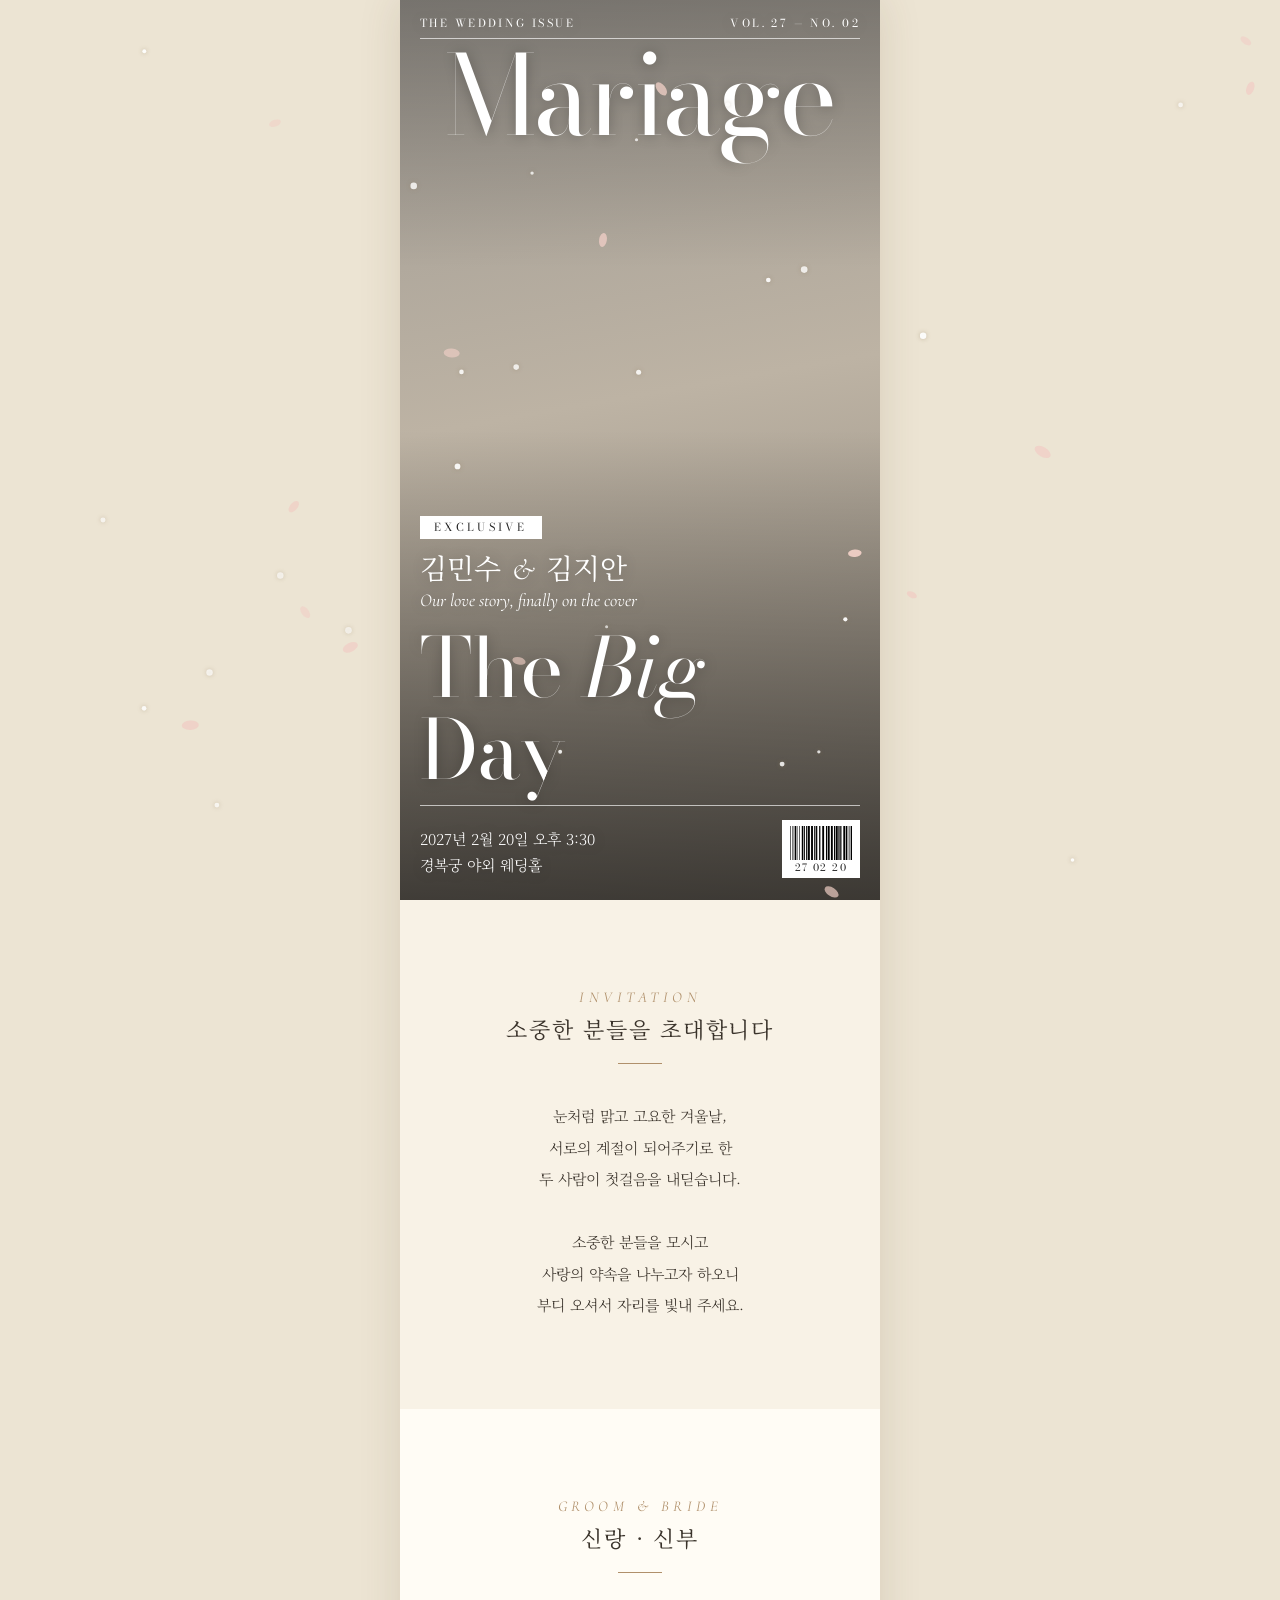
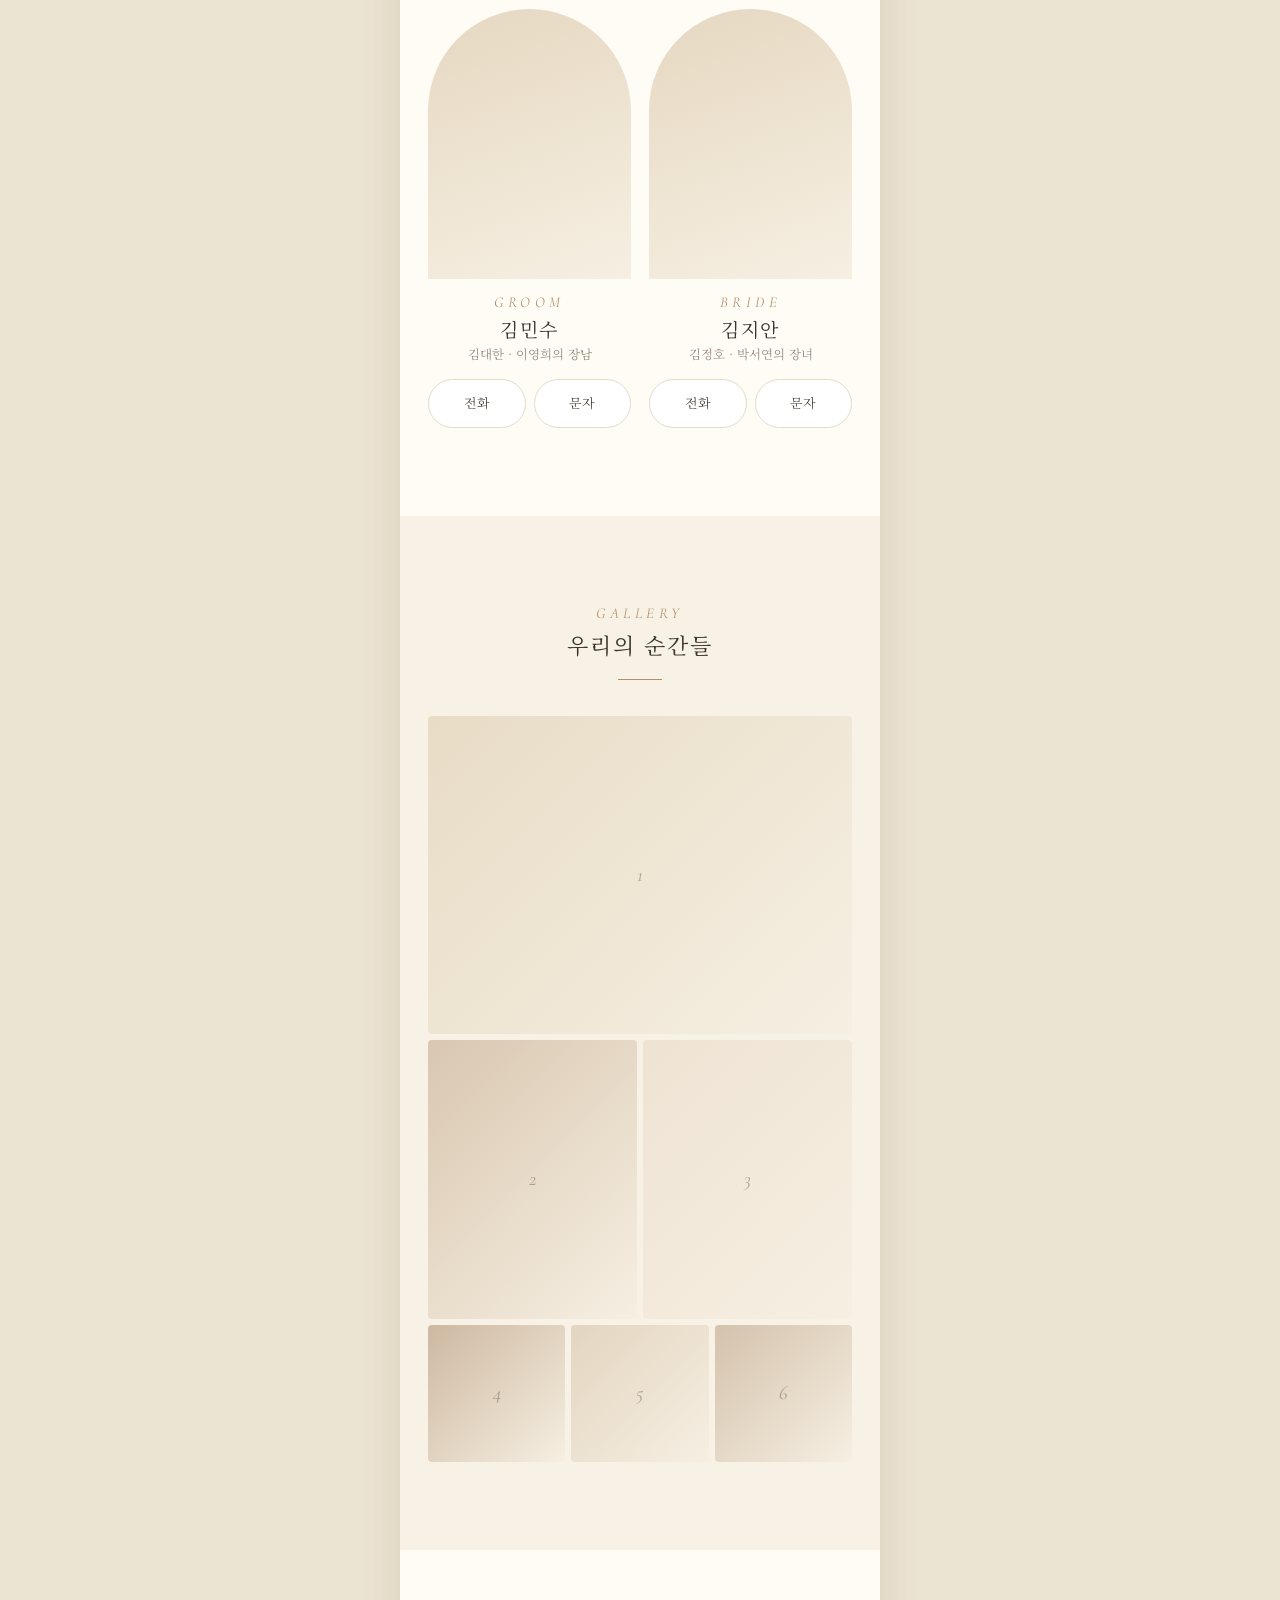
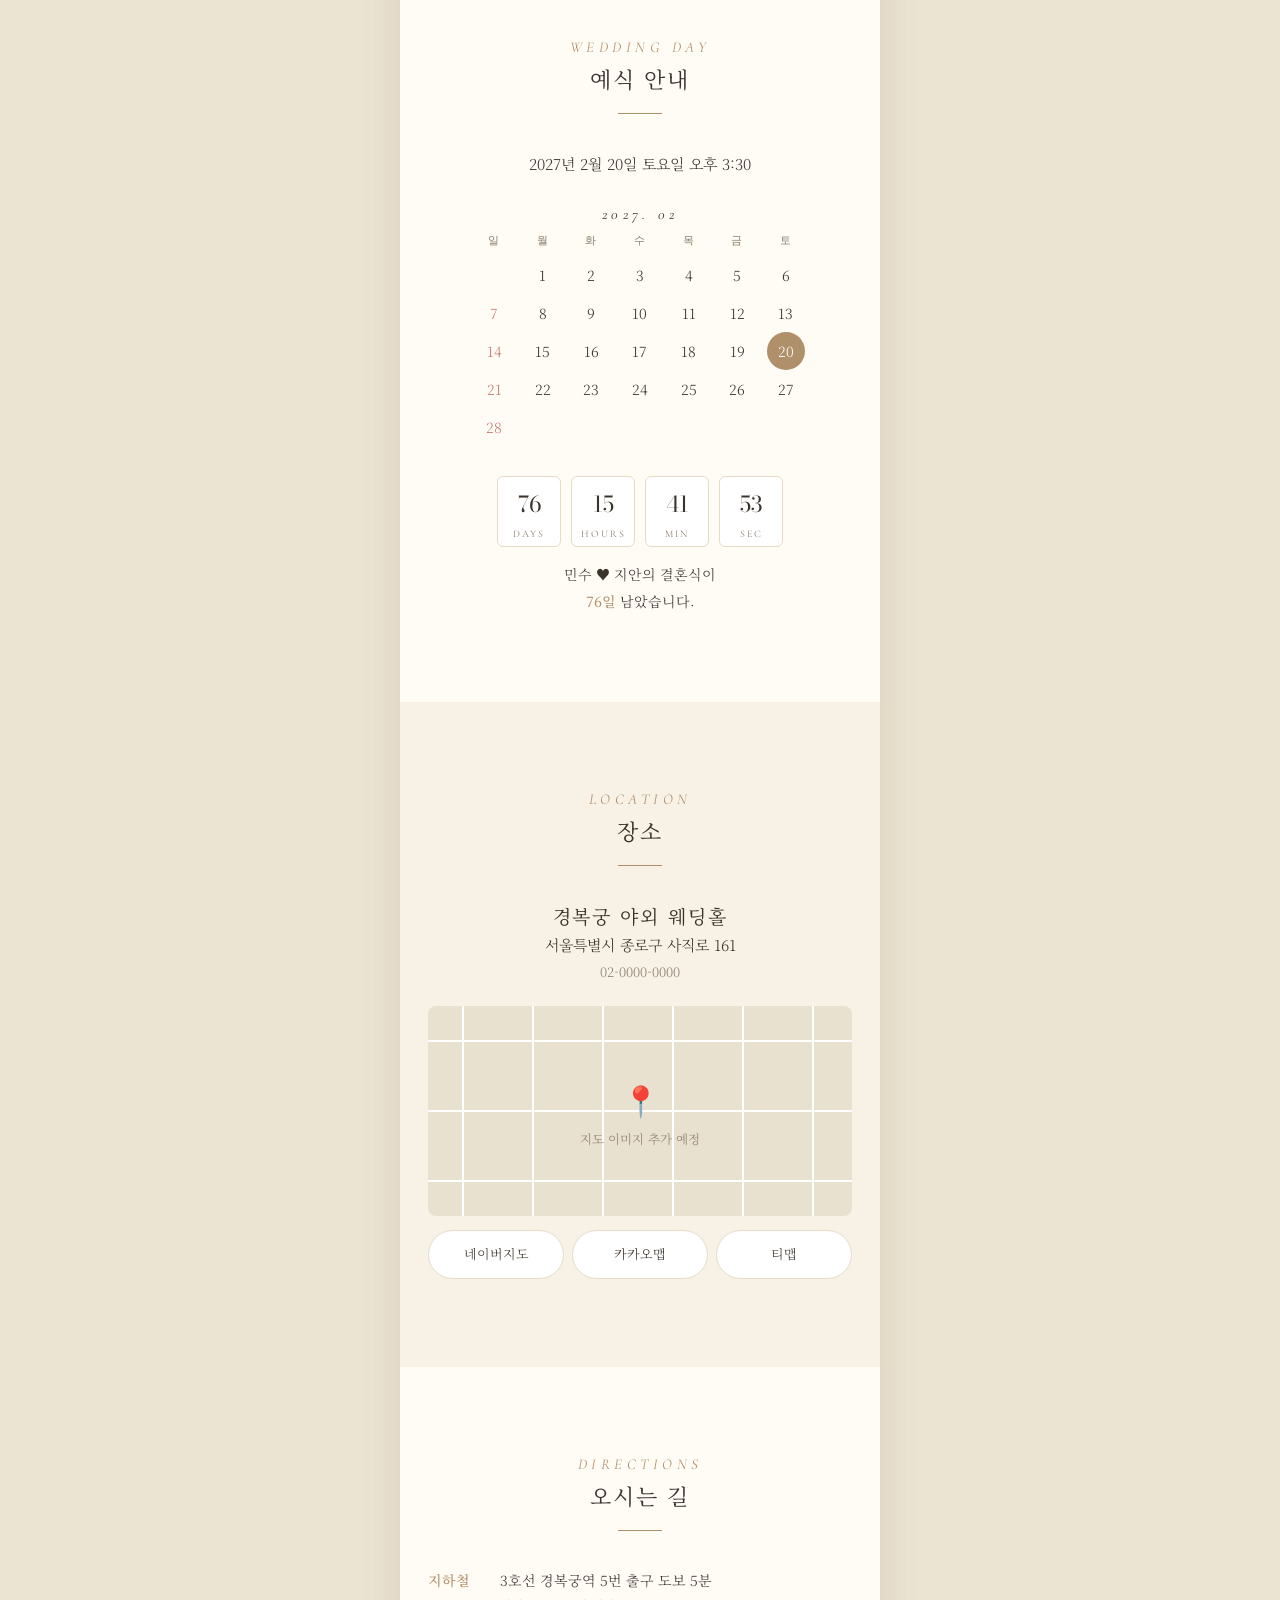
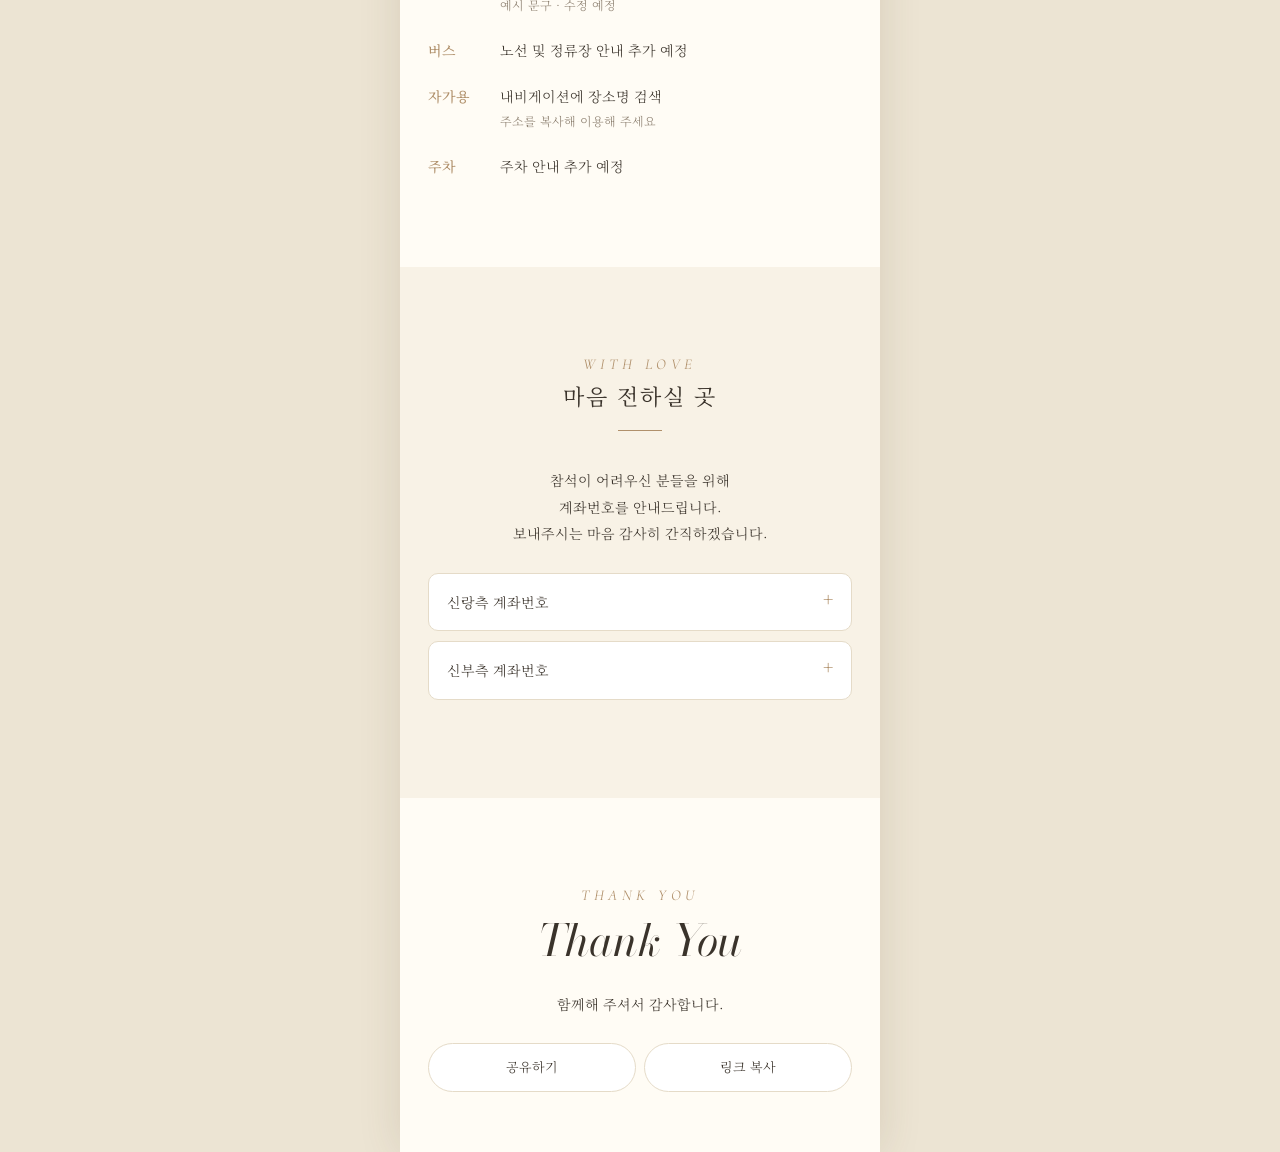
==== commit a9bd41cf: "replace page" ====
--- a/index.html
+++ b/index.html
@@ -1,1385 +1,299 @@
 <!DOCTYPE html>
 <html lang="ko">
 <head>
-  <meta charset="UTF-8" />
-  <meta name="viewport" content="width=device-width, initial-scale=1.0, maximum-scale=1.0, user-scalable=no" />
-  <meta name="color-scheme" content="light only" />
-  <title>김도현 ♥ 이서연 결혼식에 초대합니다</title>
-
-  <!-- 카카오톡 / 메신저 공유 시 노출되는 오픈그래프(OG) 메타 태그 -->
-  <meta property="og:type" content="website" />
-  <meta property="og:title" content="김도현 ♥ 이서연 결혼식에 초대합니다" />
-  <meta property="og:description" content="2027년 2월 20일 토요일 오후 1시 | 더베뉴지 서울 아트홀" />
-  <meta property="og:image" content="./assets/og-thumbnail.jpg" />
-  <meta property="og:url" content="https://your-username.github.io/wedding-invitation/" />
-
-  <style>
-    /* =========================================================
-       [설정 영역] 크림 / 아이보리 컬러 시스템 (화이트/라이트 고정)
-       ========================================================= */
-    :root {
-      color-scheme: light only;
-      --bg-cream: #FAF7F2;
-      --bg-ivory: #F3EDE2;
-      --bg-card: #FFFFFF;
-      --text-main: #2F2A24;
-      --text-sub: #6B6156;
-      --text-muted: #9A8F82;
-      --accent-gold: #B89B72;
-      --accent-rose: #D9A79C;
-      --border-soft: #E8E0D4;
-      --shadow-soft: 0 10px 30px rgba(74, 61, 46, 0.06);
-    }
-
-    * {
-      box-sizing: border-box;
-      margin: 0;
-      padding: 0;
-      -webkit-tap-highlight-color: transparent;
-    }
-
-    html {
-      scroll-behavior: smooth;
-      background-color: #EFEAE1;
-    }
-
-    body {
-      font-family: "Apple SD Gothic Neo", "Malgun Gothic", "Noto Sans KR", sans-serif;
-      background-color: #EFEAE1;
-      color: var(--text-main);
-      line-height: 1.75;
-      overflow-x: hidden;
-      display: flex;
-      justify-content: center;
-    }
-
-    /* 모바일 뷰포트 컨테이너 (PC에서도 모바일 비율 유지) */
-    .mobile-wrap {
-      width: 100%;
-      max-width: 430px;
-      min-height: 100vh;
-      background-color: var(--bg-cream);
-      position: relative;
-      box-shadow: 0 0 40px rgba(0, 0, 0, 0.08);
-      overflow: hidden;
-    }
-
-    /* 상단 스크롤 진행 게이지 */
-    .scroll-progress {
-      position: fixed;
-      top: 0;
-      left: 50%;
-      transform: translateX(-50%);
-      width: 100%;
-      max-width: 430px;
-      height: 3px;
-      background: rgba(184, 155, 114, 0.15);
-      z-index: 1000;
-    }
-    .scroll-progress-bar {
-      height: 100%;
-      width: 0%;
-      background: linear-gradient(90deg, var(--accent-rose), var(--accent-gold));
-      transition: width 0.1s ease-out;
-    }
-
-    /* 2월 겨울 끝자락 & 봄꽃 눈꽃잎 캔버스 */
-    #petal-canvas {
-      position: fixed;
-      top: 0;
-      left: 50%;
-      transform: translateX(-50%);
-      width: 100%;
-      max-width: 430px;
-      height: 100vh;
-      pointer-events: none;
-      z-index: 50;
-    }
-
-    /* 터치/클릭 시 피어나는 하트 & 반짝임 효과 */
-    .tap-burst {
-      position: fixed;
-      pointer-events: none;
-      z-index: 9999;
-      font-size: 16px;
-      color: var(--accent-rose);
-      animation: burstFloat 0.9s cubic-bezier(0.16, 1, 0.3, 1) forwards;
-      user-select: none;
-    }
-    @keyframes burstFloat {
-      0% {
-        opacity: 1;
-        transform: translate(-50%, -50%) scale(0.5) rotate(0deg);
-      }
-      60% {
-        opacity: 0.9;
-        transform: translate(calc(-50% + var(--dx)), calc(-50% + var(--dy))) scale(1.15) rotate(var(--rot));
-      }
-      100% {
-        opacity: 0;
-        transform: translate(calc(-50% + var(--dx) * 1.3), calc(-50% + var(--dy) * 1.4)) scale(0.8) rotate(var(--rot));
-      }
-    }
-
-    /* 명조체 포인트 클래스 */
-    .serif {
-      font-family: "Batang", "Nanum Myeongjo", Georgia, serif;
-      letter-spacing: -0.02em;
-    }
-
-    /* =========================================================
-       1. 첫 화면: 풀사이즈 커버 섹션 (패럴랙스 + 스크롤 줌)
-       ========================================================= */
-    .hero {
-      position: relative;
-      width: 100%;
-      height: 100svh;
-      min-height: 640px;
-      overflow: hidden;
-      display: flex;
-      flex-direction: column;
-      justify-content: space-between;
-      align-items: center;
-      text-align: center;
-      padding: 56px 24px 44px;
-    }
-
-    .hero-bg {
-      position: absolute;
-      inset: 0;
-      /* 추후 실제 웨딩 메인 사진 경로(./assets/main.jpg)로 교체하세요 */
-      background:
-        radial-gradient(circle at 50% 35%, rgba(255, 253, 249, 0.25), rgba(243, 237, 226, 0.72)),
-        linear-gradient(180deg, rgba(250, 247, 242, 0.35) 0%, rgba(250, 247, 242, 0.1) 45%, rgba(250, 247, 242, 0.96) 100%),
-        repeating-linear-gradient(45deg, #EFE7DA 0px, #EFE7DA 20px, #F6F0E6 20px, #F6F0E6 40px);
-      background-size: cover;
-      background-position: center;
-      transform: scale(1);
-      transition: transform 0.2s ease-out;
-      z-index: 1;
-    }
-
-    .hero-photo-placeholder {
-      position: absolute;
-      top: 46%;
-      left: 50%;
-      transform: translate(-50%, -50%);
-      z-index: 2;
-      width: 78%;
-      aspect-ratio: 3 / 4;
-      border-radius: 180px 180px 16px 16px;
-      border: 1px solid rgba(184, 155, 114, 0.45);
-      background: rgba(255, 255, 255, 0.55);
-      backdrop-filter: blur(4px);
-      display: flex;
-      flex-direction: column;
-      align-items: center;
-      justify-content: center;
-      padding: 20px;
-      box-shadow: 0 20px 50px rgba(74, 61, 46, 0.08);
-    }
-
-    .hero-photo-placeholder span {
-      font-size: 12px;
-      color: var(--text-sub);
-      background: var(--bg-cream);
-      padding: 4px 12px;
-      border-radius: 99px;
-      border: 1px solid var(--border-soft);
-      margin-bottom: 8px;
-    }
-
-    .hero-photo-placeholder p {
-      font-size: 13px;
-      color: var(--text-muted);
-      line-height: 1.5;
-    }
-
-    .hero-top, .hero-bottom {
-      position: relative;
-      z-index: 3;
-      width: 100%;
-    }
-
-    .hero-kicker {
-      font-size: 12px;
-      letter-spacing: 0.28em;
-      color: var(--accent-gold);
-      text-transform: uppercase;
-      margin-bottom: 8px;
-    }
-
-    .hero-date-top {
-      font-size: 15px;
-      color: var(--text-sub);
-      letter-spacing: 0.14em;
-    }
-
-    .hero-names {
-      font-size: 28px;
-      font-weight: 400;
-      color: var(--text-main);
-      margin-bottom: 10px;
-      display: flex;
-      align-items: center;
-      justify-content: center;
-      gap: 14px;
-    }
-
-    .hero-names .heart {
-      font-size: 14px;
-      color: var(--accent-rose);
-      animation: pulseBeat 1.8s infinite ease-in-out;
-    }
-
-    @keyframes pulseBeat {
-      0%, 100% { transform: scale(1); }
-      50% { transform: scale(1.25); }
-    }
-
-    .hero-venue {
-      font-size: 14px;
-      color: var(--text-sub);
-      margin-bottom: 22px;
-    }
-
-    .scroll-cue {
-      display: inline-flex;
-      flex-direction: column;
-      align-items: center;
-      gap: 6px;
-      font-size: 11px;
-      letter-spacing: 0.18em;
-      color: var(--text-muted);
-      animation: floatUpDown 2s infinite ease-in-out;
-    }
-    .scroll-cue::after {
-      content: "";
-      width: 1px;
-      height: 24px;
-      background: linear-gradient(to bottom, var(--accent-gold), transparent);
-    }
-    @keyframes floatUpDown {
-      0%, 100% { transform: translateY(0); }
-      50% { transform: translateY(6px); }
-    }
-
-    /* =========================================================
-       공통 섹션 & 다채로운 스크롤 리빌 인터랙션
-       ========================================================= */
-    section {
-      padding: 68px 26px;
-      position: relative;
-      z-index: 10;
-    }
-
-    .section-ivory {
-      background-color: var(--bg-ivory);
-    }
-
-    .sec-label {
-      font-size: 11px;
-      letter-spacing: 0.25em;
-      color: var(--accent-gold);
-      text-transform: uppercase;
-      text-align: center;
-      margin-bottom: 8px;
-    }
-
-    .sec-title {
-      font-size: 21px;
-      font-weight: 400;
-      text-align: center;
-      color: var(--text-main);
-      margin-bottom: 32px;
-    }
-
-    /* 스크롤 인터랙션 1: 아래에서 부드럽게 떠오름 */
-    .reveal-up {
-      opacity: 0;
-      transform: translateY(34px);
-      transition: opacity 0.85s cubic-bezier(0.22, 1, 0.36, 1), transform 0.85s cubic-bezier(0.22, 1, 0.36, 1);
-    }
-    .reveal-up.is-visible {
-      opacity: 1;
-      transform: translateY(0);
-    }
-
-    /* 스크롤 인터랙션 2: 좌우 교차 슬라이드 */
-    .reveal-left {
-      opacity: 0;
-      transform: translateX(-28px);
-      transition: opacity 0.8s ease, transform 0.8s cubic-bezier(0.22, 1, 0.36, 1);
-    }
-    .reveal-right {
-      opacity: 0;
-      transform: translateX(28px);
-      transition: opacity 0.8s ease, transform 0.8s cubic-bezier(0.22, 1, 0.36, 1);
-    }
-    .reveal-left.is-visible,
-    .reveal-right.is-visible {
-      opacity: 1;
-      transform: translateX(0);
-    }
-
-    /* 스크롤 인터랙션 3: 카드 펼침 (3D 틸트 & 스케일) */
-    .reveal-scale {
-      opacity: 0;
-      transform: scale(0.92) perspective(600px) rotateX(6deg);
-      transition: opacity 0.9s ease, transform 0.9s cubic-bezier(0.22, 1, 0.36, 1);
-    }
-    .reveal-scale.is-visible {
-      opacity: 1;
-      transform: scale(1) perspective(600px) rotateX(0deg);
-    }
-
-    /* =========================================================
-       2. 초대 문구 & 인적사항 섹션
-       ========================================================= */
-    .greeting-text {
-      text-align: center;
-      font-size: 15px;
-      color: var(--text-sub);
-      line-height: 2.05;
-      margin-bottom: 38px;
-    }
-
-    .divider-floral {
-      text-align: center;
-      color: var(--accent-gold);
-      font-size: 14px;
-      letter-spacing: 8px;
-      margin: 24px 0;
-    }
-
-    .family-box {
-      background: var(--bg-card);
-      border: 1px solid var(--border-soft);
-      border-radius: 16px;
-      padding: 26px 20px;
-      box-shadow: var(--shadow-soft);
-      text-align: center;
-    }
-
-    .family-row {
-      font-size: 15px;
-      color: var(--text-main);
-      margin: 10px 0;
-      display: flex;
-      justify-content: center;
-      align-items: center;
-      gap: 6px;
-      flex-wrap: wrap;
-    }
-
-    .family-row .parents {
-      font-weight: 500;
-    }
-
-    .family-row .rel {
-      font-size: 13px;
-      color: var(--text-muted);
-    }
-
-    .family-row .child {
-      font-weight: 600;
-      font-size: 16px;
-    }
-
-    .contact-toggle-btn {
-      margin-top: 20px;
-      width: 100%;
-      padding: 13px;
-      border-radius: 10px;
-      border: 1px solid var(--accent-gold);
-      background: var(--bg-cream);
-      color: var(--text-main);
-      font-size: 14px;
-      cursor: pointer;
-      transition: all 0.25s ease;
-    }
-    .contact-toggle-btn:active {
-      transform: scale(0.98);
-      background: var(--bg-ivory);
-    }
-
-    .contact-drawer {
-      max-height: 0;
-      overflow: hidden;
-      transition: max-height 0.45s cubic-bezier(0.22, 1, 0.36, 1);
-    }
-    .contact-drawer.open {
-      max-height: 420px;
-    }
-
-    .contact-grid {
-      margin-top: 16px;
-      padding-top: 16px;
-      border-top: 1px dashed var(--border-soft);
-      display: grid;
-      grid-template-columns: 1fr 1fr;
-      gap: 12px;
-      text-align: left;
-    }
-
-    .contact-item {
-      background: var(--bg-cream);
-      padding: 12px;
-      border-radius: 10px;
-      font-size: 13px;
-    }
-    .contact-item .role {
-      font-size: 11px;
-      color: var(--text-muted);
-      display: block;
-    }
-    .contact-item .name {
-      font-weight: 600;
-      margin: 2px 0 8px;
-      display: block;
-    }
-    .contact-actions {
-      display: flex;
-      gap: 6px;
-    }
-    .contact-actions a {
-      flex: 1;
-      text-align: center;
-      padding: 6px 0;
-      border-radius: 6px;
-      font-size: 12px;
-      text-decoration: none;
-      background: var(--bg-card);
-      border: 1px solid var(--border-soft);
-      color: var(--text-main);
-    }
-
-    /* =========================================================
-       3. 예식 일시 & 2월 미니 달력 + D-Day 카운트다운
-       ========================================================= */
-    .calendar-card {
-      background: var(--bg-card);
-      border: 1px solid var(--border-soft);
-      border-radius: 18px;
-      padding: 28px 20px;
-      box-shadow: var(--shadow-soft);
-      text-align: center;
-    }
-
-    .cal-month {
-      font-size: 18px;
-      color: var(--text-main);
-      margin-bottom: 4px;
-    }
-
-    .cal-datetime {
-      font-size: 14px;
-      color: var(--text-sub);
-      margin-bottom: 20px;
-    }
-
-    .cal-table {
-      width: 100%;
-      border-collapse: collapse;
-      font-size: 13px;
-      margin-bottom: 22px;
-    }
-
-    .cal-table th {
-      padding: 8px 0;
-      font-weight: 500;
-      color: var(--text-muted);
-    }
-    .cal-table th:first-child { color: #C97A7A; }
-
-    .cal-table td {
-      padding: 9px 0;
-      color: var(--text-main);
-    }
-    .cal-table td:first-child { color: #C97A7A; }
-
-    .cal-day-target {
-      display: inline-flex;
-      align-items: center;
-      justify-content: center;
-      width: 32px;
-      height: 32px;
-      border-radius: 50%;
-      background: var(--accent-rose);
-      color: #FFFFFF !important;
-      font-weight: 600;
-      box-shadow: 0 4px 12px rgba(217, 167, 156, 0.45);
-    }
-
-    .dday-box {
-      background: var(--bg-cream);
-      border-radius: 12px;
-      padding: 14px;
-      font-size: 14px;
-      color: var(--text-sub);
-    }
-    .dday-box strong {
-      color: var(--accent-rose);
-      font-size: 17px;
-    }
-
-    /* =========================================================
-       4. 갤러리 (가로 스와이프 카드 + 라이트박스 확대)
-       ========================================================= */
-    .gallery-track {
-      display: flex;
-      gap: 12px;
-      overflow-x: auto;
-      scroll-snap-type: x mandatory;
-      padding-bottom: 10px;
-      scrollbar-width: none;
-    }
-    .gallery-track::-webkit-scrollbar {
-      display: none;
-    }
-
-    .gallery-slide {
-      flex: 0 0 76%;
-      aspect-ratio: 3 / 4;
-      scroll-snap-align: center;
-      border-radius: 16px;
-      background: var(--bg-card);
-      border: 1px solid var(--border-soft);
-      box-shadow: var(--shadow-soft);
-      display: flex;
-      flex-direction: column;
-      align-items: center;
-      justify-content: center;
-      padding: 20px;
-      text-align: center;
-      cursor: pointer;
-      transition: transform 0.3s ease;
-    }
-    .gallery-slide:active {
-      transform: scale(0.97);
-    }
-    .gallery-slide .badge {
-      font-size: 11px;
-      color: var(--accent-gold);
-      border: 1px solid var(--border-soft);
-      padding: 3px 10px;
-      border-radius: 99px;
-      margin-bottom: 10px;
-    }
-    .gallery-slide p {
-      font-size: 13px;
-      color: var(--text-muted);
-    }
-
-    .gallery-hint {
-      text-align: center;
-      font-size: 12px;
-      color: var(--text-muted);
-      margin-top: 10px;
-    }
-
-    /* 라이트박스 모달 */
-    .lightbox {
-      position: fixed;
-      inset: 0;
-      background: rgba(47, 42, 36, 0.85);
-      z-index: 2000;
-      display: none;
-      align-items: center;
-      justify-content: center;
-      padding: 24px;
-    }
-    .lightbox.active {
-      display: flex;
-    }
-    .lightbox-card {
-      width: 100%;
-      max-width: 380px;
-      aspect-ratio: 3 / 4;
-      background: var(--bg-cream);
-      border-radius: 16px;
-      padding: 24px;
-      display: flex;
-      flex-direction: column;
-      align-items: center;
-      justify-content: center;
-      text-align: center;
-      position: relative;
-    }
-    .lightbox-close {
-      position: absolute;
-      top: 14px;
-      right: 16px;
-      background: none;
-      border: none;
-      font-size: 22px;
-      color: var(--text-sub);
-      cursor: pointer;
-    }
-
-    /* =========================================================
-       5. 위치 및 오시는 길 (지도 영역 + 길찾기 + 교통 안내)
-       ========================================================= */
-    .venue-info {
-      text-align: center;
-      margin-bottom: 20px;
-    }
-    .venue-name {
-      font-size: 18px;
-      font-weight: 600;
-      margin-bottom: 4px;
-    }
-    .venue-addr {
-      font-size: 14px;
-      color: var(--text-sub);
-      margin-bottom: 8px;
-    }
-    .copy-addr-btn {
-      font-size: 12px;
-      padding: 5px 12px;
-      border-radius: 99px;
-      border: 1px solid var(--border-soft);
-      background: var(--bg-card);
-      color: var(--text-sub);
-      cursor: pointer;
-    }
-
-    .map-box {
-      width: 100%;
-      height: 210px;
-      border-radius: 16px;
-      border: 1px solid var(--border-soft);
-      background: linear-gradient(135deg, #F6F1E8, #EAE2D3);
-      display: flex;
-      flex-direction: column;
-      align-items: center;
-      justify-content: center;
-      text-align: center;
-      padding: 16px;
-      margin-bottom: 14px;
-    }
-    .map-box strong {
-      font-size: 14px;
-      color: var(--text-main);
-      margin-bottom: 4px;
-    }
-    .map-box span {
-      font-size: 12px;
-      color: var(--text-muted);
-    }
-
-    .navi-buttons {
-      display: grid;
-      grid-template-columns: repeat(3, 1fr);
-      gap: 8px;
-      margin-bottom: 24px;
-    }
-    .navi-btn {
-      padding: 11px 6px;
-      border-radius: 10px;
-      border: 1px solid var(--border-soft);
-      background: var(--bg-card);
-      color: var(--text-main);
-      font-size: 12px;
-      font-weight: 500;
-      text-align: center;
-      text-decoration: none;
-      box-shadow: 0 2px 8px rgba(0,0,0,0.03);
-    }
-
-    .transport-list {
-      background: var(--bg-card);
-      border: 1px solid var(--border-soft);
-      border-radius: 16px;
-      padding: 20px;
-    }
-    .transport-item {
-      padding: 12px 0;
-      border-bottom: 1px solid var(--border-soft);
-    }
-    .transport-item:last-child {
-      border-bottom: none;
-      padding-bottom: 0;
-    }
-    .transport-item:first-child {
-      padding-top: 0;
-    }
-    .transport-item h4 {
-      font-size: 14px;
-      color: var(--accent-gold);
-      margin-bottom: 4px;
-    }
-    .transport-item p {
-      font-size: 13px;
-      color: var(--text-sub);
-      line-height: 1.6;
-    }
-
-    /* =========================================================
-       6. 마음 전하실 곳 (아코디언 계좌번호 + 원터치 복사)
-       ========================================================= */
-    .account-desc {
-      text-align: center;
-      font-size: 14px;
-      color: var(--text-sub);
-      margin-bottom: 24px;
-      line-height: 1.8;
-    }
-
-    .accordion-item {
-      background: var(--bg-card);
-      border: 1px solid var(--border-soft);
-      border-radius: 14px;
-      margin-bottom: 12px;
-      overflow: hidden;
-      box-shadow: var(--shadow-soft);
-    }
-
-    .accordion-header {
-      width: 100%;
-      padding: 16px 20px;
-      background: var(--bg-card);
-      border: none;
-      display: flex;
-      justify-content: space-between;
-      align-items: center;
-      font-size: 15px;
-      font-weight: 500;
-      color: var(--text-main);
-      cursor: pointer;
-    }
-    .accordion-header .arrow {
-      transition: transform 0.3s ease;
-      color: var(--accent-gold);
-    }
-    .accordion-item.active .accordion-header .arrow {
-      transform: rotate(180deg);
-    }
-
-    .accordion-body {
-      max-height: 0;
-      overflow: hidden;
-      transition: max-height 0.4s cubic-bezier(0.22, 1, 0.36, 1);
-      background: var(--bg-cream);
-    }
-    .accordion-item.active .accordion-body {
-      max-height: 300px;
-    }
-
-    .account-row {
-      padding: 14px 20px;
-      border-top: 1px solid var(--border-soft);
-      display: flex;
-      justify-content: space-between;
-      align-items: center;
-      gap: 10px;
-    }
-    .account-info {
-      font-size: 13px;
-    }
-    .account-info .holder {
-      font-weight: 600;
-      color: var(--text-main);
-      display: block;
-    }
-    .account-info .bank-num {
-      color: var(--text-sub);
-    }
-    .copy-btn {
-      padding: 7px 13px;
-      border-radius: 8px;
-      border: 1px solid var(--accent-gold);
-      background: var(--bg-card);
-      color: var(--text-main);
-      font-size: 12px;
-      cursor: pointer;
-      white-space: nowrap;
-    }
-    .copy-btn:active {
-      background: var(--bg-ivory);
-    }
-
-    /* =========================================================
-       7. 공유하기 & 푸터
-       ========================================================= */
-    .share-section {
-      text-align: center;
-      padding: 48px 26px 64px;
-      background: var(--bg-ivory);
-    }
-    .share-btn {
-      width: 100%;
-      padding: 15px;
-      border-radius: 12px;
-      border: 1px solid var(--accent-gold);
-      background: var(--bg-card);
-      color: var(--text-main);
-      font-size: 14px;
-      font-weight: 500;
-      cursor: pointer;
-      margin-bottom: 28px;
-      box-shadow: var(--shadow-soft);
-    }
-    .footer-copy {
-      font-size: 12px;
-      color: var(--text-muted);
-      line-height: 1.6;
-    }
-
-    /* 토스트 알림 */
-    .toast {
-      position: fixed;
-      bottom: 28px;
-      left: 50%;
-      transform: translateX(-50%) translateY(20px);
-      background: rgba(47, 42, 36, 0.92);
-      color: #FFFFFF;
-      padding: 11px 20px;
-      border-radius: 99px;
-      font-size: 13px;
-      opacity: 0;
-      pointer-events: none;
-      transition: all 0.3s ease;
-      z-index: 3000;
-      white-space: nowrap;
-    }
-    .toast.show {
-      opacity: 1;
-      transform: translateX(-50%) translateY(0);
-    }
-  </style>
+<meta charset="utf-8">
+<meta name="viewport" content="width=device-width, initial-scale=1, viewport-fit=cover">
+<title>김민수 ♥ 김지안 결혼합니다</title>
+<!-- 메신저 공유 썸네일: GitHub Pages 배포 후 절대경로로 교체 (이미지 1200x630 권장, 5MB 이하) -->
+<meta property="og:type" content="website">
+<meta property="og:title" content="김민수 ♥ 김지안 결혼합니다">
+<meta property="og:description" content="2027년 2월 20일 토요일 오후 3:30 · 경복궁 야외 웨딩홀">
+<meta property="og:image" content="https://USERNAME.github.io/REPO/images/thumb.jpg">
+<meta property="og:url" content="https://USERNAME.github.io/REPO/">
+<meta name="twitter:card" content="summary_large_image">
+<link rel="preconnect" href="https://fonts.googleapis.com">
+<link rel="preconnect" href="https://fonts.gstatic.com" crossorigin>
+<link href="https://fonts.googleapis.com/css2?family=Bodoni+Moda:ital,opsz,wght@0,6..96,400;1,6..96,400&family=Cormorant+Garamond:ital,wght@0,400;1,400;1,500&family=Noto+Serif+KR:wght@300;400;500&display=swap" rel="stylesheet">
+<style>
+:root{--cream:#f8f2e6;--ivory:#fffcf5;--ink:#3a332b;--sub:#8a7d6d;--gold:#b0906b;--line:#e5dbc8;--bd:'Bodoni Moda','Didot','Playfair Display',serif;--cg:'Cormorant Garamond','Georgia',serif;color-scheme:light;box-sizing:border-box}
+*{box-sizing:border-box;margin:0;-webkit-tap-highlight-color:transparent}
+html{scroll-padding-top:env(safe-area-inset-top,0px)}
+body{background:#ece4d3;color:var(--ink);font:300 15px/1.9 'Noto Serif KR','Apple SD Gothic Neo',serif;word-break:keep-all}
+.wrap{max-width:480px;margin:auto;background:var(--cream);position:relative;overflow:hidden;box-shadow:0 0 40px rgba(90,70,40,.14)}
+#pb{position:fixed;top:env(safe-area-inset-top,0px);left:0;right:0;height:2px;background:var(--gold);transform:scaleX(0);transform-origin:0;z-index:45}
+#fx{position:fixed;inset:0;width:100%;height:100%;pointer-events:none;z-index:40}
+/* hero */
+.hero{position:relative;isolation:isolate;height:100svh;min-height:620px;max-height:960px;color:#fff;overflow:hidden;display:flex;flex-direction:column;justify-content:space-between;padding:calc(env(safe-area-inset-top,0px) + 18px) 20px calc(env(safe-area-inset-bottom,0px) + 22px);text-shadow:0 1px 14px rgba(0,0,0,.25)}
+.bg{position:absolute;inset:-6% 0;z-index:-1;will-change:transform;background:linear-gradient(rgba(0,0,0,.3),transparent 32%,transparent 48%,rgba(0,0,0,.6)),var(--photo,linear-gradient(170deg,#9a9690,#bdb3a4 45%,#7b746a)) center/cover}
+.top{display:flex;justify-content:space-between;font:400 11px/1 var(--bd);letter-spacing:.22em;padding-bottom:9px;border-bottom:1px solid rgba(255,255,255,.65)}
+.mast{font:400 min(23vw,110px)/.95 var(--bd);text-align:center;letter-spacing:-.02em;margin-top:4px}
+.a{opacity:0;animation:up 1s cubic-bezier(.2,.7,.2,1) forwards;animation-delay:calc(var(--i)*.15s + .2s)}
+@keyframes up{from{opacity:0;transform:translateY(18px)}to{opacity:1;transform:none}}
+.tag{display:inline-block;background:#fff;color:#222;font:400 11px/1 var(--bd);letter-spacing:.3em;padding:6px 14px;text-shadow:none}
+.names{font:400 28px/1.4 'Noto Serif KR',serif;margin-top:8px}
+.names i{font:italic 400 30px var(--cg);margin:0 2px}
+.sub{font:italic 400 18px/1.4 var(--cg);opacity:.95}
+.big{font:400 min(17vw,82px)/1 var(--bd);margin:14px 0}
+.big i{font-style:italic}
+.foot{border-top:1px solid rgba(255,255,255,.65);padding-top:14px;display:flex;justify-content:space-between;align-items:flex-end;font-size:15px;line-height:1.75}
+.bar{background:#fff;color:#222;width:78px;padding:6px 8px 3px;text-align:center;font:400 10px/1.5 var(--bd);letter-spacing:.14em;text-shadow:none}
+.bar svg{display:block;width:100%;height:34px}
+/* sections */
+.sec{padding:88px 28px;text-align:center}
+.alt{background:var(--ivory)}
+.en{font:italic 400 15px var(--cg);letter-spacing:.3em;color:var(--gold);text-transform:uppercase}
+h2{font:400 22px/1.5 'Noto Serif KR',serif;margin:6px 0 36px;letter-spacing:.08em}
+h2::after{content:'';display:block;width:0;height:1px;background:var(--gold);margin:18px auto 0;transition:width 1.2s .3s}
+h2.on::after{width:44px}
+.rv{opacity:0;transform:translateY(28px);transition:opacity 1s,transform 1s cubic-bezier(.2,.7,.2,1);transition-delay:var(--d,0s)}
+.rv.l{transform:translateX(-40px)}.rv.r{transform:translateX(40px)}.rv.z{transform:scale(.92)}
+.rv.on{opacity:1;transform:none}
+.lines p{line-height:2.1}
+.pair{display:grid;grid-template-columns:1fr 1fr;gap:18px}
+.pp{aspect-ratio:3/4;border-radius:999px 999px 8px 8px;background:linear-gradient(160deg,#e6d8c1,#f6efe2);margin-bottom:14px}
+h3{font:400 19px 'Noto Serif KR',serif;letter-spacing:.1em;margin:4px 0 2px}
+.pair p{font-size:12.5px;color:var(--sub);line-height:1.7}
+.btns{display:flex;gap:8px;margin-top:14px}
+.btn{flex:1;display:block;padding:11px 0;border:1px solid var(--line);background:#fff;border-radius:999px;font:inherit;font-size:13px;color:var(--ink);text-decoration:none;text-align:center;cursor:pointer;transition:transform .15s}
+.btn:active{transform:scale(.95)}
+.gal{display:grid;grid-template-columns:repeat(6,1fr);gap:6px}
+.gal div{position:relative;border-radius:4px;aspect-ratio:1;cursor:pointer;display:grid;place-items:center}
+.gal div:nth-child(1){grid-column:span 6;aspect-ratio:4/3}
+.gal div:nth-child(2),.gal div:nth-child(3){grid-column:span 3;aspect-ratio:3/4}
+.gal div:nth-child(n+4){grid-column:span 2}
+.gal span{font:italic 20px var(--cg);color:rgba(120,100,70,.5)}
+.cal{display:grid;grid-template-columns:repeat(7,1fr);max-width:340px;margin:0 auto;font-size:14px}
+.cal b{font:400 11px var(--cg);color:var(--sub);letter-spacing:.1em;padding-bottom:8px}
+.cal span{position:relative;line-height:38px;z-index:0}
+.su{color:#c27b6e}
+.cal .w{color:#fff}
+.cal .w::before{content:'';position:absolute;left:50%;top:0;width:38px;height:38px;margin-left:-19px;border-radius:50%;background:var(--gold);z-index:-1;animation:pl 2.2s infinite}
+@keyframes pl{50%{box-shadow:0 0 0 8px rgba(176,144,107,.18)}}
+.cd{display:flex;justify-content:center;gap:10px;margin:30px 0 14px}
+.cd div{width:64px;padding:10px 0 6px;background:#fff;border:1px solid var(--line);border-radius:6px;line-height:1.3}
+.cd b{display:block;font:400 22px var(--bd)}
+.cd small{font:10px var(--cg);letter-spacing:.2em;color:var(--sub)}
+.map{height:210px;border-radius:8px;margin-top:22px;display:grid;place-items:center;color:var(--sub);font-size:12.5px;background:linear-gradient(#0000 48%,#fff 48% 52%,#0000 52%) 0 0/70px 70px,linear-gradient(90deg,#0000 48%,#fff 48% 52%,#0000 52%) 0 0/70px 70px,#e9e1cf}
+.map b{display:block;font-size:30px;font-weight:400}
+.way{display:grid;grid-template-columns:62px 1fr;gap:20px 10px;text-align:left;font-size:14px}
+.way dt{color:var(--gold);font-weight:500}
+.way em{display:block;font-size:12px;color:var(--sub);font-style:normal}
+details{background:#fff;border:1px solid var(--line);border-radius:10px;margin-bottom:10px;text-align:left}
+summary{padding:15px 18px;cursor:pointer;list-style:none;display:flex;justify-content:space-between;font-size:14px}
+summary::-webkit-details-marker{display:none}
+summary::after{content:'+';color:var(--gold);font-size:18px;line-height:1}
+details[open] summary::after{content:'–'}
+.ar{display:flex;justify-content:space-between;align-items:center;gap:10px;padding:12px 18px;border-top:1px solid var(--line);font-size:13.5px;line-height:1.6}
+.ar small{color:var(--sub)}
+.ar .btn{flex:none;padding:7px 14px;font-size:12px}
+.end{padding-bottom:calc(60px + env(safe-area-inset-bottom,0px));background:var(--ivory)}
+.end .th{font:italic 400 44px/1.2 var(--bd);margin:10px 0 24px}
+#lb{position:fixed;inset:0;background:rgba(30,25,20,.9);display:none;place-items:center;z-index:50;color:#fff;text-align:center}
+#lb.on{display:grid}
+#lb div{width:min(92vw,440px);aspect-ratio:3/4;border-radius:6px}
+#lb small{position:absolute;bottom:calc(env(safe-area-inset-bottom,0px) + 24px);left:0;right:0;opacity:.6;font-size:12px}
+#toast{position:fixed;left:50%;bottom:calc(env(safe-area-inset-bottom,0px) + 28px);transform:translate(-50%,20px);background:rgba(58,51,43,.92);color:#fff;padding:10px 20px;border-radius:999px;font-size:13px;opacity:0;transition:.3s;z-index:60;pointer-events:none}
+#toast.on{opacity:1;transform:translate(-50%,0)}
+.rp{position:fixed;width:12px;height:12px;margin:-6px;border:1.5px solid var(--gold);border-radius:50%;pointer-events:none;z-index:46;animation:rp .7s ease-out forwards}
+@keyframes rp{to{transform:scale(7);opacity:0}}
+@media (prefers-reduced-motion:reduce){.a,.rv{animation:none;opacity:1;transform:none;transition:none}}
+</style>
 </head>
 <body>
-
-  <div class="mobile-wrap" id="app">
-    <!-- 상단 스크롤 진행 바 -->
-    <div class="scroll-progress">
-      <div class="scroll-progress-bar" id="progressBar"></div>
+<div id="pb"></div><canvas id="fx"></canvas>
+<main class="wrap">
+
+<header class="hero">
+  <div class="bg"></div>
+  <div id="hd">
+    <div class="top a" style="--i:0"><span>THE WEDDING ISSUE</span><span data-t="dt.vol"></span></div>
+    <h1 class="mast a" style="--i:1">Mariage</h1>
+  </div>
+  <div>
+    <span class="tag a" style="--i:3">EXCLUSIVE</span>
+    <div class="names a" style="--i:4"><span data-t="groom.name"></span> <i>&amp;</i> <span data-t="bride.name"></span></div>
+    <p class="sub a" style="--i:5">Our love story, finally on the cover</p>
+    <div class="big a" style="--i:6">The <i>Big</i> Day</div>
+    <div class="foot a" style="--i:7">
+      <div><div data-t="dt.short"></div><div data-t="venue.name"></div></div>
+      <div class="bar"><svg id="bc" viewBox="0 0 100 40" preserveAspectRatio="none"></svg><span data-t="dt.code"></span></div>
     </div>
-
-    <!-- 2월 계절감(눈꽃 + 매화/동백 꽃잎) 배경 캔버스 -->
-    <canvas id="petal-canvas"></canvas>
-
-    <!-- =========================================================
-         1. 첫 화면 풀사이즈 커버
-         ========================================================= -->
-    <header class="hero" id="heroSection">
-      <div class="hero-bg" id="heroBg"></div>
-
-      <div class="hero-top">
-        <p class="hero-kicker">WEDDING INVITATION</p>
-        <p class="hero-date-top serif">2027 . 02 . 20</p>
-      </div>
-
-      <!-- 실제 사진 추가 전 미리보기 프레임 (나중에 img 태그로 교체) -->
-      <div class="hero-photo-placeholder" id="heroFrame">
-        <span>MAIN PHOTO PLACEHOLDER</span>
-        <p class="serif">첫 화면 풀사이즈 웨딩 사진 영역<br />(나중에 사진 파일로 교체해 주세요)</p>
-      </div>
-
-      <div class="hero-bottom">
-        <h1 class="hero-names serif">
-          <span>김도현</span>
-          <span class="heart">♥</span>
-          <span>이서연</span>
-        </h1>
-        <p class="hero-venue">2027년 2월 20일 토요일 오후 1시 · 더베뉴지 서울 아트홀</p>
-        <div class="scroll-cue">SCROLL</div>
-      </div>
-    </header>
-
-    <!-- =========================================================
-         2. 초대 문구 & 인적사항 (좌우 교차 + 아래 떠오름)
-         ========================================================= -->
-    <section>
-      <p class="sec-label reveal-up">INVITATION</p>
-      <h2 class="sec-title serif reveal-up">소중한 분들을 초대합니다</h2>
-
-      <p class="greeting-text serif reveal-up">
-        겨울의 끝자락, 따스한 봄빛이 스며드는 2월<br />
-        서로의 하루를 가장 다정하게 채워줄 두 사람이<br />
-        사랑의 결실을 맺으려 합니다.<br /><br />
-        귀한 걸음으로 축복해 주시면<br />
-        더없는 기쁨으로 간직하겠습니다.
-      </p>
-
-      <div class="divider-floral reveal-up">✦ ✦ ✦</div>
-
-      <div class="family-box reveal-scale">
-        <div class="family-row reveal-left">
-          <span class="parents">김정훈 · 박미영</span>
-          <span class="rel">의 장남</span>
-          <span class="child">도현</span>
-        </div>
-        <div class="family-row reveal-right">
-          <span class="parents">이성민 · 최은주</span>
-          <span class="rel">의 장녀</span>
-          <span class="child">서연</span>
-        </div>
-
-        <button type="button" class="contact-toggle-btn" id="contactToggleBtn">
-          신랑 · 신부 및 혼주 연락하기
-        </button>
-
-        <div class="contact-drawer" id="contactDrawer">
-          <div class="contact-grid">
-            <div class="contact-item">
-              <span class="role">신랑</span>
-              <span class="name">김도현</span>
-              <div class="contact-actions">
-                <a href="tel:010-0000-0001">전화</a>
-                <a href="sms:010-0000-0001">문자</a>
-              </div>
-            </div>
-            <div class="contact-item">
-              <span class="role">신부</span>
-              <span class="name">이서연</span>
-              <div class="contact-actions">
-                <a href="tel:010-0000-0002">전화</a>
-                <a href="sms:010-0000-0002">문자</a>
-              </div>
-            </div>
-            <div class="contact-item">
-              <span class="role">신랑측 혼주</span>
-              <span class="name">김정훈 · 박미영</span>
-              <div class="contact-actions">
-                <a href="tel:010-0000-0003">아버지</a>
-                <a href="tel:010-0000-0004">어머니</a>
-              </div>
-            </div>
-            <div class="contact-item">
-              <span class="role">신부측 혼주</span>
-              <span class="name">이성민 · 최은주</span>
-              <div class="contact-actions">
-                <a href="tel:010-0000-0005">아버지</a>
-                <a href="tel:010-0000-0006">어머니</a>
-              </div>
-            </div>
-          </div>
-        </div>
-      </div>
-    </section>
-
-    <!-- =========================================================
-         3. 예식 일시 & 2월 달력 (3D 카드 펼침)
-         ========================================================= -->
-    <section class="section-ivory">
-      <p class="sec-label reveal-up">WEDDING DAY</p>
-      <h2 class="sec-title serif reveal-up">예식 일시</h2>
-
-      <div class="calendar-card reveal-scale">
-        <p class="cal-month serif">2027년 2월</p>
-        <p class="cal-datetime">20일 토요일 오후 1시 00분</p>
-
-        <table class="cal-table">
-          <thead>
-            <tr>
-              <th>일</th><th>월</th><th>화</th><th>수</th><th>목</th><th>금</th><th>토</th>
-            </tr>
-          </thead>
-          <tbody>
-            <tr><td></td><td>1</td><td>2</td><td>3</td><td>4</td><td>5</td><td>6</td></tr>
-            <tr><td>7</td><td>8</td><td>9</td><td>10</td><td>11</td><td>12</td><td>13</td></tr>
-            <tr><td>14</td><td>15</td><td>16</td><td>17</td><td>18</td><td>19</td><td><span class="cal-day-target">20</span></td></tr>
-            <tr><td>21</td><td>22</td><td>23</td><td>24</td><td>25</td><td>26</td><td>27</td></tr>
-            <tr><td>28</td><td></td><td></td><td></td><td></td><td></td><td></td></tr>
-          </tbody>
-        </table>
-
-        <div class="dday-box" id="ddayText">
-          도현 ♥ 서연의 결혼식까지 <strong>D-Day</strong>
-        </div>
-      </div>
-    </section>
-
-    <!-- =========================================================
-         4. 웨딩 갤러리 (가로 스와이프 + 터치 확대)
-         ========================================================= -->
-    <section>
-      <p class="sec-label reveal-up">GALLERY</p>
-      <h2 class="sec-title serif reveal-up">우리의 순간들</h2>
-
-      <div class="gallery-track reveal-up">
-        <div class="gallery-slide" data-caption="웨딩 사진 01 (나중에 이미지 추가)">
-          <span class="badge">PHOTO 01</span>
-          <p class="serif">터치하면 크게 볼 수 있습니다</p>
-        </div>
-        <div class="gallery-slide" data-caption="웨딩 사진 02 (나중에 이미지 추가)">
-          <span class="badge">PHOTO 02</span>
-          <p class="serif">가로로 넘겨보세요</p>
-        </div>
-        <div class="gallery-slide" data-caption="웨딩 사진 03 (나중에 이미지 추가)">
-          <span class="badge">PHOTO 03</span>
-          <p class="serif">소중한 날의 기록</p>
-        </div>
-        <div class="gallery-slide" data-caption="웨딩 사진 04 (나중에 이미지 추가)">
-          <span class="badge">PHOTO 04</span>
-          <p class="serif">함께 걷는 첫 걸음</p>
-        </div>
-      </div>
-      <p class="gallery-hint">← 좌우로 밀어서 사진을 확인하세요 →</p>
-    </section>
-
-    <!-- =========================================================
-         5. 위치 및 오시는 길
-         ========================================================= -->
-    <section class="section-ivory">
-      <p class="sec-label reveal-up">LOCATION</p>
-      <h2 class="sec-title serif reveal-up">오시는 길</h2>
-
-      <div class="venue-info reveal-up">
-        <p class="venue-name">더베뉴지 서울 2층 아트홀</p>
-        <p class="venue-addr" id="venueAddr">서울특별시 강서구 강서로 388</p>
-        <button type="button" class="copy-addr-btn" id="copyAddrBtn">주소 복사하기</button>
-      </div>
-
-      <div class="map-box reveal-scale">
-        <strong>지도 영역 (약도 이미지 또는 카카오/네이버 지도 링크)</strong>
-        <span>정적 호스팅(GitHub Pages)에 맞춰 약도 이미지나<br />아래 길찾기 버튼으로 바로 연결됩니다.</span>
-      </div>
-
-      <div class="navi-buttons reveal-up">
-        <a class="navi-btn" href="https://map.naver.com/v5/search/%EC%84%9C%EC%9A%B8%ED%8A%B9%EB%B3%84%EC%8B%9C%20%EA%B0%95%EC%84%9C%EA%B5%AC%20%EA%B0%95%EC%84%9C%EB%A1%9C%20388" target="_blank" rel="noopener">네이버 지도</a>
-        <a class="navi-btn" href="https://map.kakao.com/link/search/%EC%84%9C%EC%9A%B8%ED%8A%B9%EB%B3%84%EC%8B%9C%20%EA%B0%95%EC%84%9C%EA%B5%AC%20%EA%B0%95%EC%84%9C%EB%A1%9C%20388" target="_blank" rel="noopener">카카오맵</a>
-        <a class="navi-btn" href="https://tmap.life/to/0200000000" target="_blank" rel="noopener">티맵 내비</a>
-      </div>
-
-      <div class="transport-list reveal-up">
-        <div class="transport-item reveal-left">
-          <h4>지하철 안내</h4>
-          <p>5호선 발산역 3번 출구 도보 1분 이내<br />9호선 양천향교역 6번 출구 도보 10분</p>
-        </div>
-        <div class="transport-item reveal-right">
-          <h4>버스 안내</h4>
-          <p>발산역 정류장 하차 (간선 601, 605, 652 / 지선 6630, 6632)</p>
-        </div>
-        <div class="transport-item reveal-left">
-          <h4>주차 안내</h4>
-          <p>건물 내 지하 주차장 이용 가능 (하객 2시간 무료 주차 지원)</p>
-        </div>
-      </div>
-    </section>
-
-    <!-- =========================================================
-         6. 마음 전하실 곳 (계좌번호 아코디언)
-         ========================================================= -->
-    <section>
-      <p class="sec-label reveal-up">ACCOUNT</p>
-      <h2 class="sec-title serif reveal-up">마음 전하실 곳</h2>
-
-      <p class="account-desc reveal-up">
-        참석이 어려우신 분들을 위해<br />
-        계좌번호를 기재하였습니다.<br />
-        너그러운 마음으로 양해 부탁드립니다.
-      </p>
-
-      <!-- 신랑측 계좌 -->
-      <div class="accordion-item reveal-up">
-        <button type="button" class="accordion-header">
-          <span>신랑측 계좌번호</span>
-          <span class="arrow">▼</span>
-        </button>
-        <div class="accordion-body">
-          <div class="account-row">
-            <div class="account-info">
-              <span class="holder">신랑 김도현</span>
-              <span class="bank-num">신한 110-000-000000</span>
-            </div>
-            <button type="button" class="copy-btn" data-copy="신한 110-000-000000">복사</button>
-          </div>
-          <div class="account-row">
-            <div class="account-info">
-              <span class="holder">혼주 김정훈</span>
-              <span class="bank-num">국민 000000-00-000000</span>
-            </div>
-            <button type="button" class="copy-btn" data-copy="국민 000000-00-000000">복사</button>
-          </div>
-        </div>
-      </div>
-
-      <!-- 신부측 계좌 -->
-      <div class="accordion-item reveal-up">
-        <button type="button" class="accordion-header">
-          <span>신부측 계좌번호</span>
-          <span class="arrow">▼</span>
-        </button>
-        <div class="accordion-body">
-          <div class="account-row">
-            <div class="account-info">
-              <span class="holder">신부 이서연</span>
-              <span class="bank-num">카카오뱅크 3333-00-0000000</span>
-            </div>
-            <button type="button" class="copy-btn" data-copy="카카오뱅크 3333-00-0000000">복사</button>
-          </div>
-          <div class="account-row">
-            <div class="account-info">
-              <span class="holder">혼주 이성민</span>
-              <span class="bank-num">우리 1002-000-000000</span>
-            </div>
-            <button type="button" class="copy-btn" data-copy="우리 1002-000-000000">복사</button>
-          </div>
-        </div>
-      </div>
-    </section>
-
-    <!-- =========================================================
-         7. 청첩장 링크 공유 & 푸터
-         ========================================================= -->
-    <footer class="share-section">
-      <button type="button" class="share-btn" id="shareLinkBtn">
-        청첩장 주소 복사 및 공유하기
-      </button>
-      <p class="footer-copy serif">
-        김도현 ♥ 이서연<br />
-        2027. 02. 20. SAT PM 1:00
-      </p>
-    </footer>
-  </div>
-
-  <!-- 갤러리 확대 라이트박스 -->
-  <div class="lightbox" id="lightbox">
-    <div class="lightbox-card">
-      <button type="button" class="lightbox-close" id="lightboxClose">✕</button>
-      <p class="serif" id="lightboxCaption">웨딩 사진 미리보기</p>
-    </div>
-  </div>
-
-  <!-- 하단 알림 토스트 -->
-  <div class="toast" id="toast">복사되었습니다.</div>
-
-  <script>
-    /* =========================================================
-       1. 스크롤 진행 바 + 첫 화면 패럴랙스 줌 효과
-       ========================================================= */
-    const progressBar = document.getElementById("progressBar");
-    const heroBg = document.getElementById("heroBg");
-    const heroFrame = document.getElementById("heroFrame");
-
-    window.addEventListener("scroll", () => {
-      const scrollTop = window.scrollY;
-      const docHeight = document.documentElement.scrollHeight - window.innerHeight;
-      const progress = docHeight > 0 ? (scrollTop / docHeight) * 100 : 0;
-      progressBar.style.width = progress + "%";
-
-      // 첫 화면 스크롤 시 배경 미세 확대 및 프레임 부드러운 패럴랙스
-      if (scrollTop < window.innerHeight) {
-        const scale = 1 + scrollTop * 0.00025;
-        heroBg.style.transform = `scale(${scale})`;
-        heroFrame.style.transform = `translate(-50%, calc(-50% + ${scrollTop * 0.14}px))`;
-      }
-    }, { passive: true });
-
-    /* =========================================================
-       2. 다채로운 스크롤 등장 인터랙션 (IntersectionObserver)
-       ========================================================= */
-    const revealEls = document.querySelectorAll(".reveal-up, .reveal-left, .reveal-right, .reveal-scale");
-    const observer = new IntersectionObserver((entries) => {
-      entries.forEach((entry) => {
-        if (entry.isIntersecting) {
-          entry.target.classList.add("is-visible");
-        }
-      });
-    }, { threshold: 0.14 });
-
-    revealEls.forEach((el) => observer.observe(el));
-
-    /* =========================================================
-       3. 2월 계절감 배경 효과 (포근한 눈송이 + 봄을 여는 매화/동백 꽃잎)
-       ========================================================= */
-    const canvas = document.getElementById("petal-canvas");
-    const ctx = canvas.getContext("2d");
-
-    function resizeCanvas() {
-      canvas.width = Math.min(window.innerWidth, 430);
-      canvas.height = window.innerHeight;
-    }
-    resizeCanvas();
-    window.addEventListener("resize", resizeCanvas);
-
-    const particles = [];
-    const PARTICLE_COUNT = 26;
-
-    for (let i = 0; i < PARTICLE_COUNT; i++) {
-      const isPetal = i % 2 === 0; // 절반은 연분홍 매화 꽃잎, 절반은 포근한 2월 눈송이
-      particles.push({
-        x: Math.random() * canvas.width,
-        y: Math.random() * canvas.height,
-        size: isPetal ? 5 + Math.random() * 4 : 2.5 + Math.random() * 2.5,
-        speedY: 0.55 + Math.random() * 0.85,
-        speedX: -0.3 + Math.random() * 0.6,
-        angle: Math.random() * Math.PI * 2,
-        spin: (Math.random() - 0.5) * 0.03,
-        swayOffset: Math.random() * Math.PI * 2,
-        type: isPetal ? "petal" : "snow",
-        opacity: isPetal ? 0.55 + Math.random() * 0.3 : 0.65 + Math.random() * 0.3
-      });
-    }
-
-    function drawParticles() {
-      ctx.clearRect(0, 0, canvas.width, canvas.height);
-
-      particles.forEach((p) => {
-        p.y += p.speedY;
-        p.x += p.speedX + Math.sin(p.y * 0.015 + p.swayOffset) * 0.45;
-        p.angle += p.spin;
-
-        if (p.y > canvas.height + 15) {
-          p.y = -15;
-          p.x = Math.random() * canvas.width;
-        }
-        if (p.x > canvas.width + 15) p.x = -15;
-        if (p.x < -15) p.x = canvas.width + 15;
-
-        ctx.save();
-        ctx.translate(p.x, p.y);
-        ctx.rotate(p.angle);
-
-        if (p.type === "petal") {
-          // 2월 매화/동백 꽃잎 형태
-          ctx.fillStyle = `rgba(226, 174, 166, ${p.opacity})`;
-          ctx.beginPath();
-          ctx.moveTo(0, -p.size);
-          ctx.bezierCurveTo(p.size, -p.size * 0.6, p.size, p.size * 0.6, 0, p.size);
-          ctx.bezierCurveTo(-p.size, p.size * 0.6, -p.size, -p.size * 0.6, 0, -p.size);
-          ctx.fill();
-        } else {
-          // 포근한 2월의 햇살 눈송이
-          ctx.fillStyle = `rgba(255, 255, 255, ${p.opacity})`;
-          ctx.shadowColor = "rgba(184, 155, 114, 0.35)";
-          ctx.shadowBlur = 4;
-          ctx.beginPath();
-          ctx.arc(0, 0, p.size, 0, Math.PI * 2);
-          ctx.fill();
-        }
-        ctx.restore();
-      });
-
-      requestAnimationFrame(drawParticles);
-    }
-    drawParticles();
-
-    /* =========================================================
-       4. 화면 터치 / 클릭 시 피어나는 꽃잎·하트 인터랙션
-       ========================================================= */
-    const burstIcons = ["♥", "✿", "✦", "❀"];
-    document.addEventListener("pointerdown", (e) => {
-      // 버튼이나 링크 조작 시 방해되지 않게 시각 효과만 가볍게 생성
-      for (let i = 0; i < 4; i++) {
-        const el = document.createElement("span");
-        el.className = "tap-burst";
-        el.textContent = burstIcons[Math.floor(Math.random() * burstIcons.length)];
-        el.style.left = e.clientX + "px";
-        el.style.top = e.clientY + "px";
-        el.style.setProperty("--dx", (Math.random() - 0.5) * 70 + "px");
-        el.style.setProperty("--dy", -25 - Math.random() * 45 + "px");
-        el.style.setProperty("--rot", (Math.random() - 0.5) * 60 + "deg");
-        document.body.appendChild(el);
-        setTimeout(() => el.remove(), 900);
-      }
-    });
-
-    /* =========================================================
-       5. 토스트 메시지 및 복사 기능 (계좌번호 / 주소 / 청첩장 링크)
-       ========================================================= */
-    const toast = document.getElementById("toast");
-    let toastTimer;
-    function showToast(msg) {
-      toast.textContent = msg;
-      toast.classList.add("show");
-      clearTimeout(toastTimer);
-      toastTimer = setTimeout(() => toast.classList.remove("show"), 2200);
-    }
-
-    function copyText(text, successMsg) {
-      if (navigator.clipboard && navigator.clipboard.writeText) {
-        navigator.clipboard.writeText(text).then(() => showToast(successMsg));
-      } else {
-        const ta = document.createElement("textarea");
-        ta.value = text;
-        document.body.appendChild(ta);
-        ta.select();
-        document.execCommand("copy");
-        ta.remove();
-        showToast(successMsg);
-      }
-    }
-
-    // 계좌 복사
-    document.querySelectorAll(".copy-btn").forEach((btn) => {
-      btn.addEventListener("click", () => {
-        copyText(btn.dataset.copy, "계좌번호가 복사되었습니다.");
-      });
-    });
-
-    // 주소 복사
-    document.getElementById("copyAddrBtn").addEventListener("click", () => {
-      const addr = document.getElementById("venueAddr").textContent;
-      copyText(addr, "예식장 주소가 복사되었습니다.");
-    });
-
-    // 청첩장 공유 / 링크 복사
-    document.getElementById("shareLinkBtn").addEventListener("click", () => {
-      const shareData = {
-        title: document.title,
-        text: "김도현 ♥ 이서연 결혼식에 초대합니다.",
-        url: window.location.href
-      };
-      if (navigator.share) {
-        navigator.share(shareData).catch(() => {});
-      } else {
-        copyText(window.location.href, "청첩장 주소가 복사되었습니다.");
-      }
-    });
-
-    /* =========================================================
-       6. 연락처 서랍 & 계좌 아코디언 토글
-       ========================================================= */
-    document.getElementById("contactToggleBtn").addEventListener("click", () => {
-      document.getElementById("contactDrawer").classList.toggle("open");
-    });
-
-    document.querySelectorAll(".accordion-header").forEach((header) => {
-      header.addEventListener("click", () => {
-        header.parentElement.classList.toggle("active");
-      });
-    });
-
-    /* =========================================================
-       7. 갤러리 라이트박스
-       ========================================================= */
-    const lightbox = document.getElementById("lightbox");
-    const lightboxCaption = document.getElementById("lightboxCaption");
-
-    document.querySelectorAll(".gallery-slide").forEach((slide) => {
-      slide.addEventListener("click", () => {
-        lightboxCaption.textContent = slide.dataset.caption;
-        lightbox.classList.add("active");
-      });
-    });
-
-    document.getElementById("lightboxClose").addEventListener("click", () => {
-      lightbox.classList.remove("active");
-    });
-    lightbox.addEventListener("click", (e) => {
-      if (e.target === lightbox) lightbox.classList.remove("active");
-    });
-
-    /* =========================================================
-       8. D-Day 자동 계산 (2027년 2월 20일 기준)
-       ========================================================= */
-    const weddingDate = new Date("2027-02-20T13:00:00+09:00");
-    const today = new Date();
-    const diffTime = weddingDate.setHours(0, 0, 0, 0) - today.setHours(0, 0, 0, 0);
-    const diffDays = Math.ceil(diffTime / (1000 * 60 * 60 * 24));
-    const ddayText = document.getElementById("ddayText");
-
-    if (diffDays > 0) {
-      ddayText.innerHTML = `도현 ♥ 서연의 결혼식이 <strong>${diffDays}일</strong> 남았습니다`;
-    } else if (diffDays === 0) {
-      ddayText.innerHTML = `오늘, 도현 ♥ 서연이 <strong>결혼</strong>합니다`;
-    } else {
-      ddayText.innerHTML = `도현 ♥ 서연의 결혼식으로부터 <strong>${Math.abs(diffDays)}일</strong>이 지났습니다`;
-    }
-  </script>
+  </div>
+</header>
+
+<section class="sec">
+  <div class="en rv">Invitation</div>
+  <h2 class="rv">소중한 분들을 초대합니다</h2>
+  <div class="lines">
+    <p>눈처럼 맑고 고요한 겨울날,</p>
+    <p>서로의 계절이 되어주기로 한</p>
+    <p>두 사람이 첫걸음을 내딛습니다.</p>
+    <p>&nbsp;</p>
+    <p>소중한 분들을 모시고</p>
+    <p>사랑의 약속을 나누고자 하오니</p>
+    <p>부디 오셔서 자리를 빛내 주세요.</p>
+  </div>
+</section>
+
+<section class="sec alt">
+  <div class="en rv">Groom &amp; Bride</div>
+  <h2 class="rv">신랑 · 신부</h2>
+  <div class="pair">
+    <div class="rv l"><div class="pp"></div><div class="en">Groom</div><h3 data-t="groom.name"></h3><p data-t="groom.fam"></p>
+      <div class="btns"><a class="btn" data-tel="groom">전화</a><a class="btn" data-sms="groom">문자</a></div></div>
+    <div class="rv r"><div class="pp"></div><div class="en">Bride</div><h3 data-t="bride.name"></h3><p data-t="bride.fam"></p>
+      <div class="btns"><a class="btn" data-tel="bride">전화</a><a class="btn" data-sms="bride">문자</a></div></div>
+  </div>
+</section>
+
+<section class="sec">
+  <div class="en rv">Gallery</div>
+  <h2 class="rv">우리의 순간들</h2>
+  <div class="gal"></div>
+</section>
+
+<section class="sec alt">
+  <div class="en rv">Wedding Day</div>
+  <h2 class="rv">예식 안내</h2>
+  <p class="rv" data-t="dt.long" style="margin-bottom:26px"></p>
+  <div class="en rv" data-t="dt.ym" style="margin-bottom:10px;color:var(--ink)"></div>
+  <div class="cal rv"></div>
+  <div class="cd rv"><div><b>00</b><small>DAYS</small></div><div><b>00</b><small>HOURS</small></div><div><b>00</b><small>MIN</small></div><div><b>00</b><small>SEC</small></div></div>
+  <p class="rv" id="dn" style="font-size:14px"></p>
+</section>
+
+<section class="sec">
+  <div class="en rv">Location</div>
+  <h2 class="rv">장소</h2>
+  <div class="rv"><h3 data-t="venue.name"></h3><p data-t="venue.addr"></p><p data-t="venue.tel" style="font-size:13px;color:var(--sub)"></p></div>
+  <div class="map rv z"><div><b>📍</b>지도 이미지 추가 예정</div></div>
+  <div class="btns rv"><a class="btn" id="nv" target="_blank" rel="noopener">네이버지도</a><a class="btn" id="kk" target="_blank" rel="noopener">카카오맵</a><a class="btn" id="tm">티맵</a></div>
+</section>
+
+<section class="sec alt">
+  <div class="en rv">Directions</div>
+  <h2 class="rv">오시는 길</h2>
+  <dl class="way">
+    <dt class="rv">지하철</dt><dd class="rv" style="--d:.1s">3호선 경복궁역 5번 출구 도보 5분<em>예시 문구 · 수정 예정</em></dd>
+    <dt class="rv">버스</dt><dd class="rv" style="--d:.2s">노선 및 정류장 안내 추가 예정</dd>
+    <dt class="rv">자가용</dt><dd class="rv" style="--d:.3s">내비게이션에 장소명 검색<em>주소를 복사해 이용해 주세요</em></dd>
+    <dt class="rv">주차</dt><dd class="rv" style="--d:.4s">주차 안내 추가 예정</dd>
+  </dl>
+</section>
+
+<section class="sec">
+  <div class="en rv">With Love</div>
+  <h2 class="rv">마음 전하실 곳</h2>
+  <p class="rv" style="margin-bottom:26px;font-size:14px">참석이 어려우신 분들을 위해<br>계좌번호를 안내드립니다.<br>보내주시는 마음 감사히 간직하겠습니다.</p>
+  <details class="rv"><summary>신랑측 계좌번호</summary><div id="acc-groom"></div></details>
+  <details class="rv" style="--d:.1s"><summary>신부측 계좌번호</summary><div id="acc-bride"></div></details>
+</section>
+
+<footer class="sec end">
+  <div class="en rv">Thank you</div>
+  <div class="th rv">Thank You</div>
+  <p class="rv" style="font-size:14px;margin-bottom:26px">함께해 주셔서 감사합니다.</p>
+  <div class="btns rv"><button class="btn" id="sh">공유하기</button><button class="btn" id="cp">링크 복사</button></div>
+</footer>
+
+</main>
+<div id="lb"><div></div><small>좌우를 탭해 넘기고, 가운데를 탭하면 닫혀요</small></div>
+<div id="toast"></div>
+
+<script>
+/* ===== 여기만 수정하세요 ===== */
+const C={
+  groom:{name:'김민수',fam:'김대한 · 이영희의 장남',tel:'010-0000-0000',photo:''},
+  bride:{name:'김지안',fam:'김정호 · 박서연의 장녀',tel:'010-0000-0000',photo:''},
+  date:'2027-02-20T15:30',
+  venue:{name:'경복궁 야외 웨딩홀',addr:'서울특별시 종로구 사직로 161',tel:'02-0000-0000'},
+  hero:'',            // 메인 사진 경로 예: 'images/hero.jpg'
+  gallery:[],         // 갤러리 사진 6장 예: ['images/1.jpg', ...]
+  acc:{
+    groom:[['신랑 김민수','신한은행','110-000-000000'],['아버지 김대한','국민은행','000000-00-000000']],
+    bride:[['신부 김지안','우리은행','1002-000-000000'],['어머니 박서연','농협','000-0000-0000-00']]
+  }
+};
+/* ============================ */
+const $=s=>document.querySelector(s),$$=s=>[...document.querySelectorAll(s)];
+const p2=n=>String(n).padStart(2,'0'),WD=['일','월','화','수','목','금','토'];
+const D=new Date(C.date),Y=D.getFullYear(),M=D.getMonth(),h=D.getHours();
+const ds=`${Y}년 ${M+1}월 ${D.getDate()}일`,ts=`${h<12?'오전':'오후'} ${h%12||12}:${p2(D.getMinutes())}`;
+C.dt={short:`${ds} ${ts}`,long:`${ds} ${WD[D.getDay()]}요일 ${ts}`,vol:`VOL. ${String(Y).slice(2)} — NO. ${p2(M+1)}`,code:`${String(Y).slice(2)} ${p2(M+1)} ${p2(D.getDate())}`,ym:`${Y}. ${p2(M+1)}`};
+$$('[data-t]').forEach(e=>e.textContent=e.dataset.t.split('.').reduce((o,k)=>o[k],C));
+if(C.hero)$('.hero').style.setProperty('--photo',`url('${C.hero}')`);
+$$('.pp').forEach((e,i)=>{const u=[C.groom,C.bride][i].photo;if(u)e.style.background=`url('${u}') center/cover`});
+$$('[data-tel]').forEach(a=>a.href='tel:'+C[a.dataset.tel].tel);
+$$('[data-sms]').forEach(a=>a.href='sms:'+C[a.dataset.sms].tel);
+const q=encodeURIComponent(C.venue.name);
+$('#nv').href='https://map.naver.com/p/search/'+q;$('#kk').href='https://map.kakao.com/link/search/'+q;$('#tm').href='tmap://search?name='+q;
+
+/* 바코드 */
+let sd=(D.getTime()/6e4|0)%2147483646+1,bx=0,k=0,br='';const rnd=()=>(sd=sd*16807%2147483647)/2147483647;
+while(bx<100){const w=1+(rnd()*3|0);if(k++%2==0)br+=`<rect x="${bx}" width="${w}" height="40"/>`;bx+=w}
+$('#bc').innerHTML=br;
+
+/* 갤러리 + 라이트박스 */
+const gc=['#e8dcc6','#d9c7b0','#efe3d3','#cdb8a0','#e3d5c0','#d4c2ac'];
+const gb=i=>C.gallery[i]?`url('${C.gallery[i]}') center/cover`:`linear-gradient(135deg,${gc[i]},#f6efe2)`;
+$('.gal').innerHTML=gc.map((_,i)=>`<div class="rv z" data-i="${i}" style="background:${gb(i)}">${C.gallery[i]?'':'<span>'+(i+1)+'</span>'}</div>`).join('');
+const lb=$('#lb'),lv=$('#lb div');let gi=0;
+const show=i=>{gi=(i+6)%6;lv.style.background=gb(gi);lb.classList.add('on')};
+$('.gal').onclick=e=>{const t=e.target.closest('[data-i]');if(t)show(+t.dataset.i)};
+lb.onclick=e=>{const r=e.clientX/innerWidth;r<.3?show(gi-1):r>.7?show(gi+1):lb.classList.remove('on')};
+
+/* 달력 + 카운트다운 */
+const f=new Date(Y,M,1).getDay(),n=new Date(Y,M+1,0).getDate();
+let c=WD.map((w,i)=>`<b class="${i?'':'su'}">${w}</b>`).join('')+'<i></i>'.repeat(f);
+for(let d=1;d<=n;d++)c+=`<span class="${(f+d-1)%7?'':'su'} ${d==D.getDate()?'w':''}">${d}</span>`;
+$('.cal').innerHTML=c;
+const tick=()=>{const t=Math.max(0,D-Date.now())/1e3|0,v=[t/86400|0,t/3600%24|0,t/60%60|0,t%60];
+  $$('.cd b').forEach((b,i)=>b.textContent=p2(v[i]));
+  $('#dn').innerHTML=t?`${C.groom.name.slice(1)} ♥ ${C.bride.name.slice(1)}의 결혼식이<br><b style="color:var(--gold);font-weight:500">${v[0]}일</b> 남았습니다.`:'오늘, 결혼합니다 ♥'};
+tick();setInterval(tick,1e3);
+
+/* 계좌 + 복사 + 공유 */
+const toast=m=>{const t=$('#toast');t.textContent=m;t.classList.add('on');clearTimeout(t._);t._=setTimeout(()=>t.classList.remove('on'),1800)};
+const copy=async s=>{try{await navigator.clipboard.writeText(s)}catch(e){const a=document.createElement('textarea');a.value=s;document.body.append(a);a.select();document.execCommand('copy');a.remove()}toast('복사되었습니다')};
+['groom','bride'].forEach(k=>$('#acc-'+k).innerHTML=C.acc[k].map(([w,b,no])=>`<div class="ar"><div><small>${w}</small><br>${b} ${no}</div><button class="btn" data-c="${no}">복사</button></div>`).join(''));
+document.addEventListener('click',e=>{const b=e.target.closest('[data-c]');if(b)copy(b.dataset.c)});
+$('#cp').onclick=()=>copy(location.href);
+$('#sh').onclick=async()=>{try{await navigator.share({title:document.title,url:location.href})}catch(e){if(e.name!=='AbortError')copy(location.href)}};
+
+/* 스크롤 인터랙션 */
+const io=new IntersectionObserver(es=>es.forEach(e=>{if(e.isIntersecting){e.target.classList.add('on');io.unobserve(e.target)}}),{threshold:.15});
+$$('.lines p').forEach((e,i)=>{e.classList.add('rv');e.style.setProperty('--d',i*.2+'s')});
+$$('.gal div').forEach((e,i)=>e.style.setProperty('--d',(i%3)*.12+'s'));
+$$('.rv').forEach(e=>io.observe(e));
+const bg=$('.bg'),hd=$('#hd'),pb=$('#pb');
+const sc=()=>{const y=scrollY,H=innerHeight;
+  if(y<H*1.3){bg.style.transform=`translateY(${y*.25}px) scale(${1+y/H*.08})`;hd.style.transform=`translateY(${y*.2}px)`;hd.style.opacity=Math.max(0,1-y/H*1.2)}
+  pb.style.transform=`scaleX(${y/Math.max(1,document.documentElement.scrollHeight-H)})`};
+addEventListener('scroll',sc,{passive:true});sc();
+
+/* 눈송이 + 꽃잎 + 터치 효과 */
+const cv=$('#fx'),g=cv.getContext('2d'),R=Math.min(devicePixelRatio||1,2);let w,hh;
+const rs=()=>{w=innerWidth;hh=innerHeight;cv.width=w*R;cv.height=hh*R;g.setTransform(R,0,0,R,0,0)};rs();addEventListener('resize',rs);
+const rd=(a,b)=>a+Math.random()*(b-a);
+const mk=top=>{const s=Math.random()<.55;return{t:s?0:1,x:rd(0,w),y:top?-12:rd(0,hh),r:s?rd(1.5,3.5):rd(5,9),vy:rd(.4,1.1),ph:rd(0,6.28),sp:rd(.01,.025),rot:rd(0,6.28),vr:rd(-.02,.02),a:rd(.6,.95)}};
+const P=Array.from({length:42},()=>mk(0));let B=[];
+const petal=(x,y,r,rot,col)=>{g.save();g.translate(x,y);g.rotate(rot);g.fillStyle=col;g.beginPath();g.ellipse(0,0,r,r*.55,0,0,6.283);g.fill();g.restore()};
+g.textAlign='center';
+const loop=()=>{g.clearRect(0,0,w,hh);
+  for(const p of P){p.y+=p.vy;p.ph+=p.sp;p.x+=Math.sin(p.ph)*.6;p.rot+=p.vr;if(p.y>hh+12)Object.assign(p,mk(1));
+    g.globalAlpha=p.a;
+    if(p.t==0){g.shadowColor='rgba(150,130,100,.5)';g.shadowBlur=4;g.fillStyle='#fff';g.beginPath();g.arc(p.x,p.y,p.r,0,6.283);g.fill();g.shadowBlur=0}
+    else petal(p.x,p.y,p.r,p.rot,'#f0cfc6')}
+  for(const b of B){b.life--;b.x+=b.vx;b.y+=b.vy;b.vy+=.08;b.vx*=.98;b.rot+=b.vr;g.globalAlpha=Math.max(0,b.life/50);
+    if(b.h){g.fillStyle='#d9a398';g.font=b.r*2.4+'px serif';g.fillText('♥',b.x,b.y)}else petal(b.x,b.y,b.r,b.rot,'#f3d3ca')}
+  B=B.filter(b=>b.life>0);g.globalAlpha=1;requestAnimationFrame(loop)};
+if(!matchMedia('(prefers-reduced-motion:reduce)').matches){
+  loop();
+  addEventListener('pointerdown',e=>{
+    const r=document.createElement('div');r.className='rp';r.style.left=e.clientX+'px';r.style.top=e.clientY+'px';document.body.append(r);setTimeout(()=>r.remove(),700);
+    for(let i=0;i<12;i++){const a=rd(0,6.28),s=rd(1.5,4.5);B.push({x:e.clientX,y:e.clientY,vx:Math.cos(a)*s,vy:Math.sin(a)*s-2,r:rd(4,8),rot:rd(0,6),vr:rd(-.2,.2),life:50,h:i%3==0})}
+  });
+}
+</script>
 </body>
 </html>
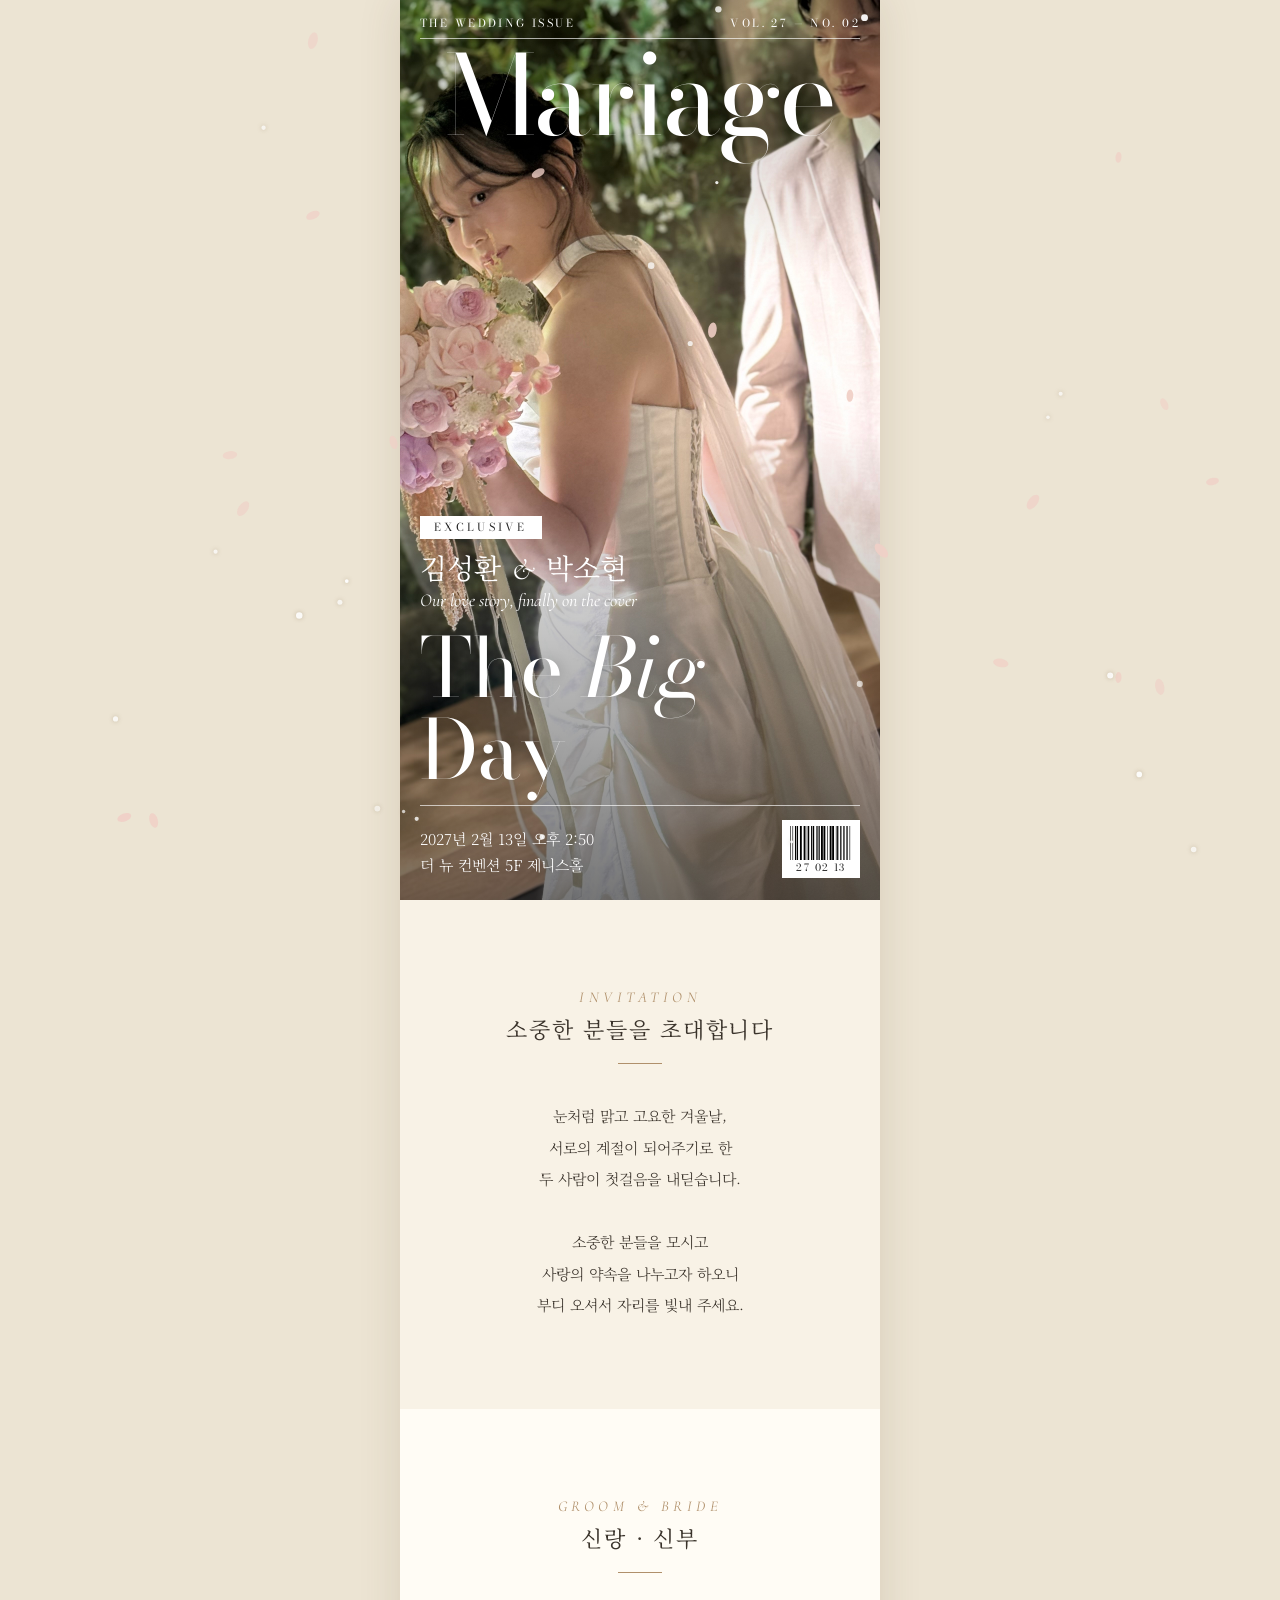
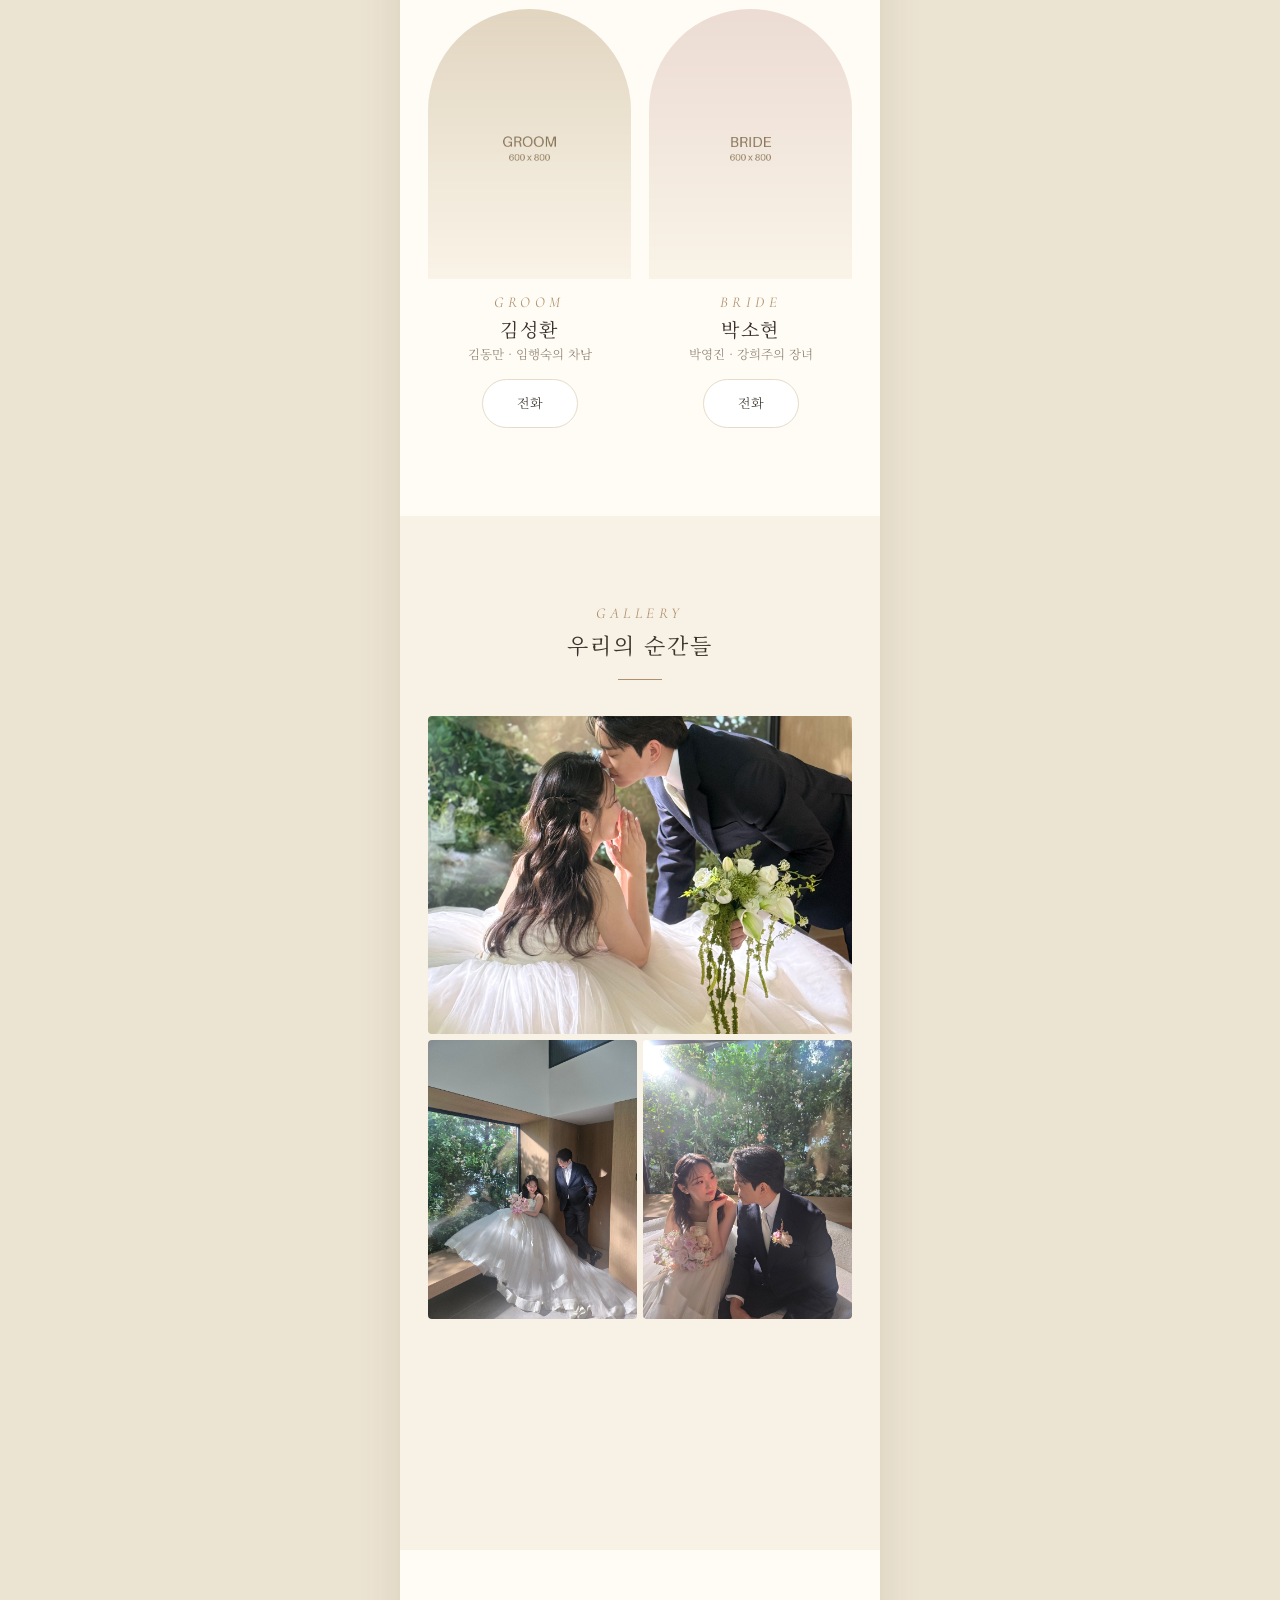
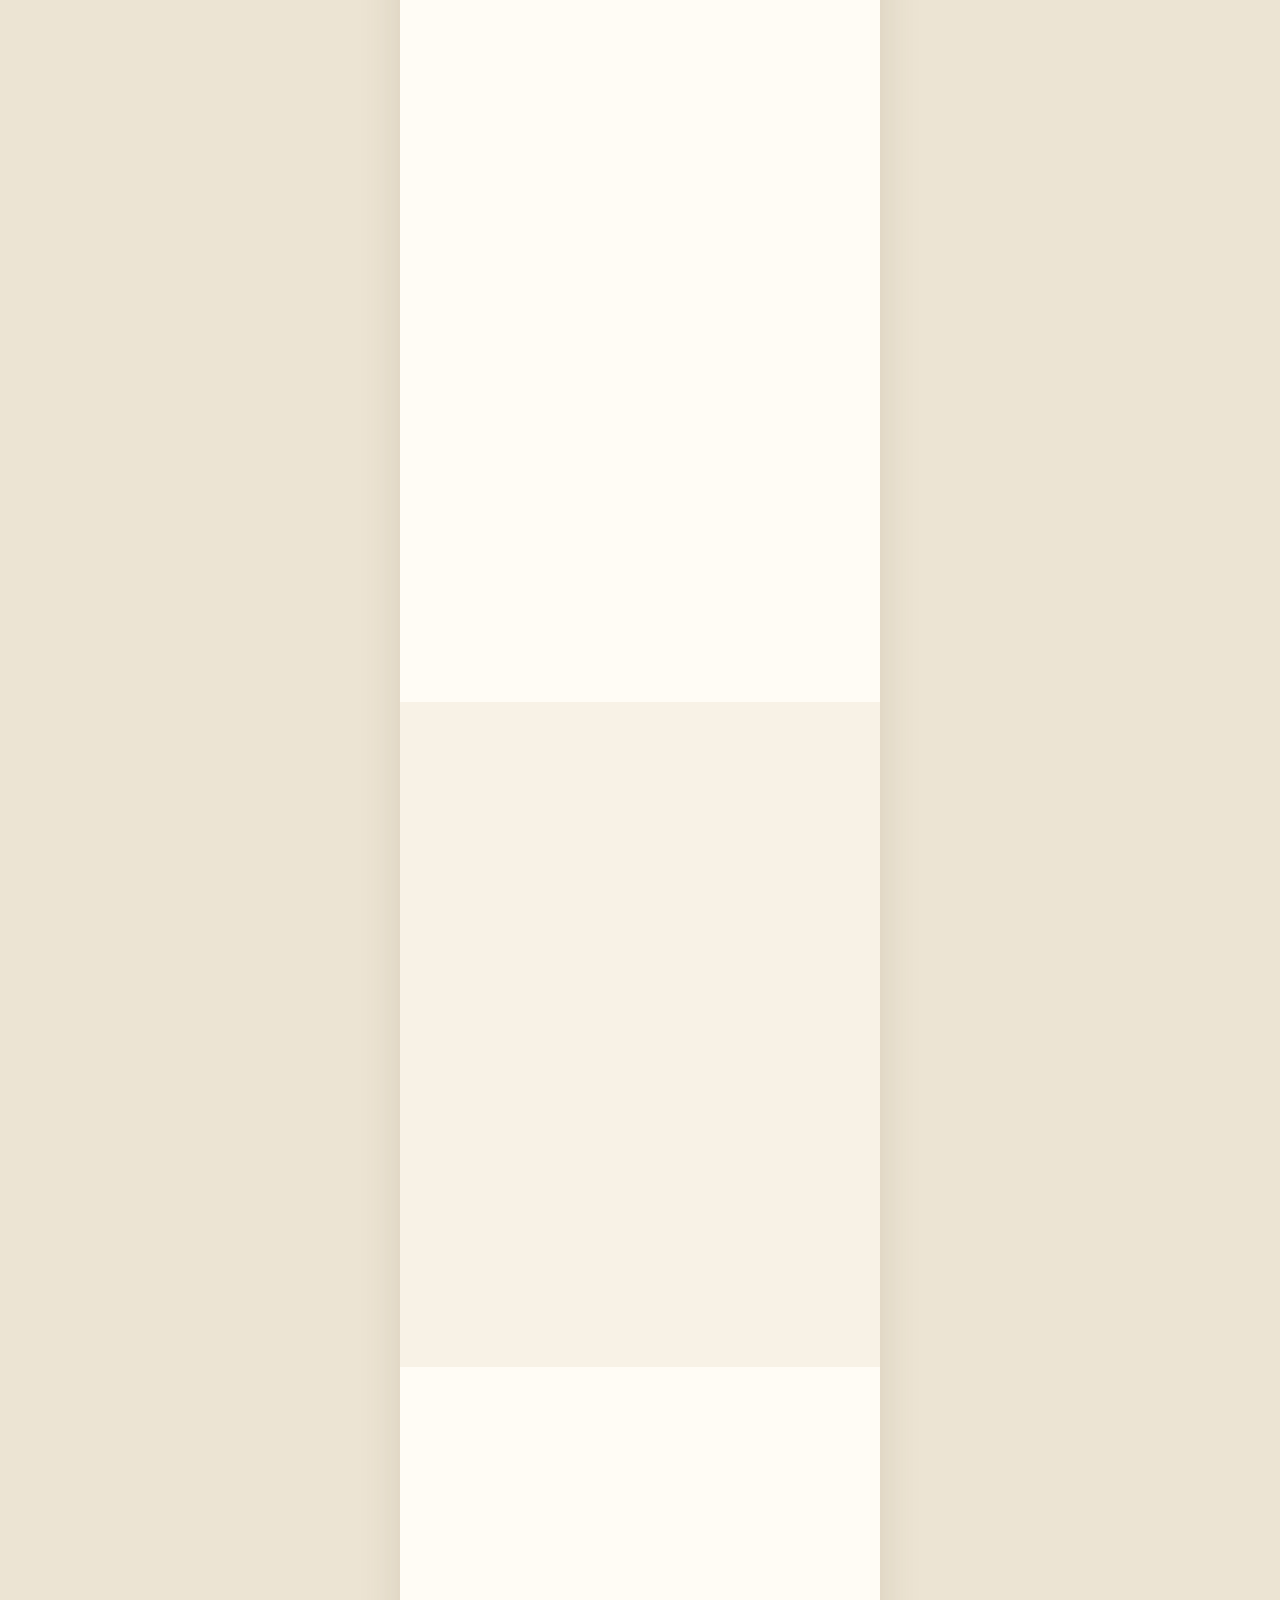
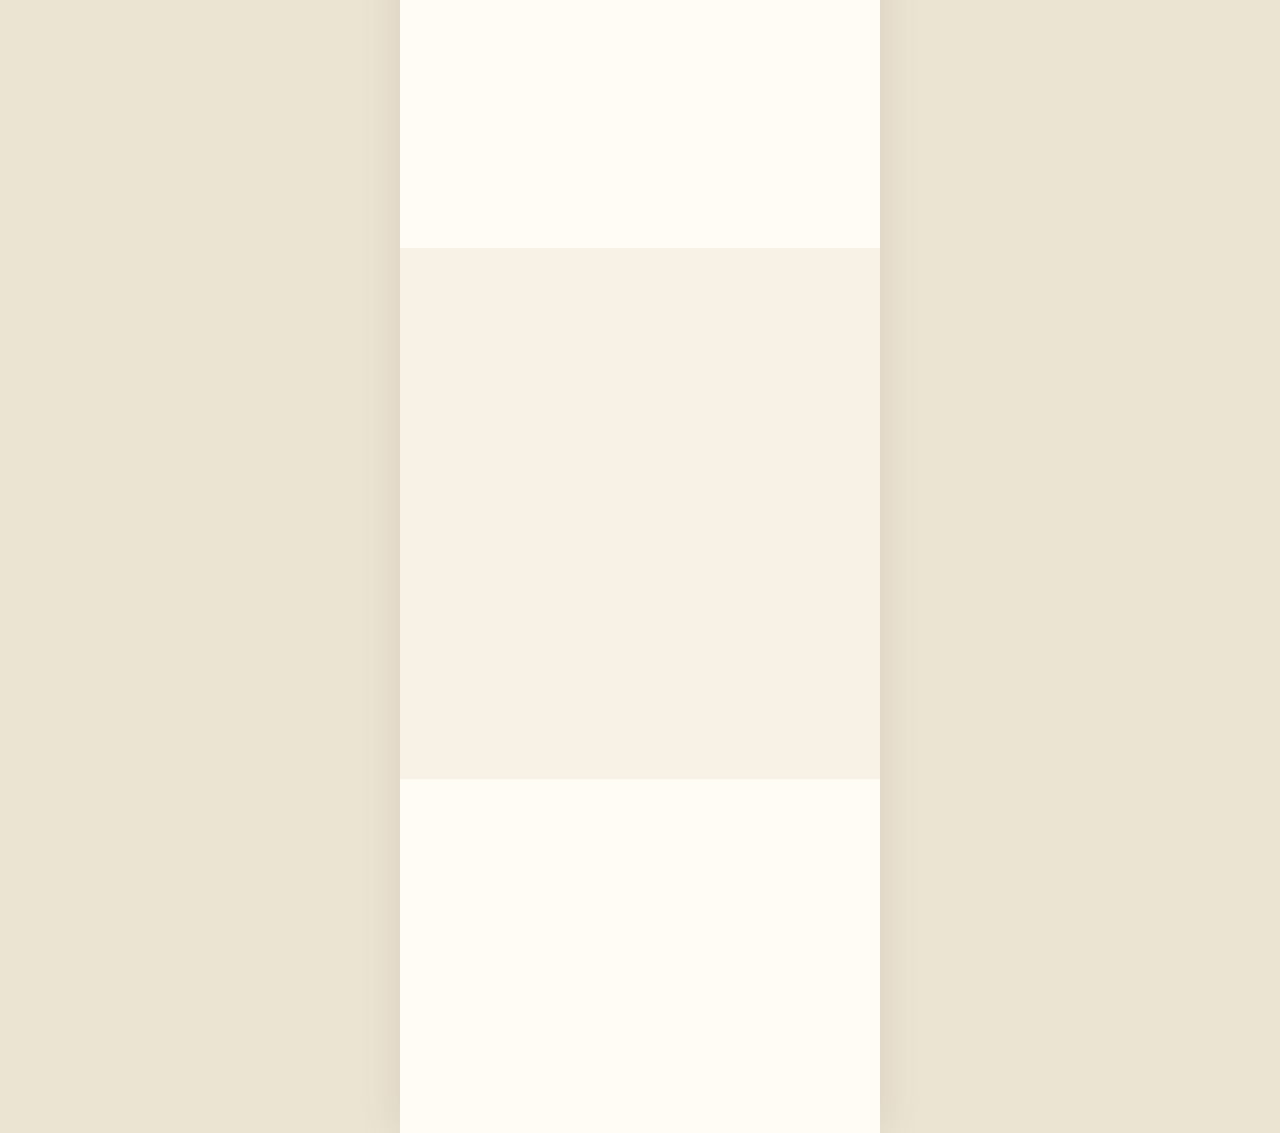
==== commit 18ba0209: "add info" ====
--- a/index.html
+++ b/index.html
@@ -3,101 +3,19 @@
 <head>
 <meta charset="utf-8">
 <meta name="viewport" content="width=device-width, initial-scale=1, viewport-fit=cover">
-<title>김민수 ♥ 김지안 결혼합니다</title>
-<!-- 메신저 공유 썸네일: GitHub Pages 배포 후 절대경로로 교체 (이미지 1200x630 권장, 5MB 이하) -->
+<title>김성환 ♥ 박소현 결혼합니다</title>
+<!-- 메신저 공유 썸네일: USERNAME / REPO 를 본인 GitHub Pages 주소로 교체하세요 (images/thumb.jpg, 1200x630 권장) -->
 <meta property="og:type" content="website">
-<meta property="og:title" content="김민수 ♥ 김지안 결혼합니다">
-<meta property="og:description" content="2027년 2월 20일 토요일 오후 3:30 · 경복궁 야외 웨딩홀">
+<meta property="og:title" content="김성환 ♥ 박소현 결혼합니다">
+<meta property="og:description" content="2027년 2월 13일 토요일 오후 2:50 · 더 뉴 컨벤션 5F 제니스홀">
 <meta property="og:image" content="https://USERNAME.github.io/REPO/images/thumb.jpg">
 <meta property="og:url" content="https://USERNAME.github.io/REPO/">
 <meta name="twitter:card" content="summary_large_image">
+<link rel="icon" href="data:image/svg+xml,%3Csvg xmlns='http://www.w3.org/2000/svg' viewBox='0 0 100 100'%3E%3Ctext y='.9em' font-size='90'%3E💌%3C/text%3E%3C/svg%3E">
 <link rel="preconnect" href="https://fonts.googleapis.com">
 <link rel="preconnect" href="https://fonts.gstatic.com" crossorigin>
 <link href="https://fonts.googleapis.com/css2?family=Bodoni+Moda:ital,opsz,wght@0,6..96,400;1,6..96,400&family=Cormorant+Garamond:ital,wght@0,400;1,400;1,500&family=Noto+Serif+KR:wght@300;400;500&display=swap" rel="stylesheet">
-<style>
-:root{--cream:#f8f2e6;--ivory:#fffcf5;--ink:#3a332b;--sub:#8a7d6d;--gold:#b0906b;--line:#e5dbc8;--bd:'Bodoni Moda','Didot','Playfair Display',serif;--cg:'Cormorant Garamond','Georgia',serif;color-scheme:light;box-sizing:border-box}
-*{box-sizing:border-box;margin:0;-webkit-tap-highlight-color:transparent}
-html{scroll-padding-top:env(safe-area-inset-top,0px)}
-body{background:#ece4d3;color:var(--ink);font:300 15px/1.9 'Noto Serif KR','Apple SD Gothic Neo',serif;word-break:keep-all}
-.wrap{max-width:480px;margin:auto;background:var(--cream);position:relative;overflow:hidden;box-shadow:0 0 40px rgba(90,70,40,.14)}
-#pb{position:fixed;top:env(safe-area-inset-top,0px);left:0;right:0;height:2px;background:var(--gold);transform:scaleX(0);transform-origin:0;z-index:45}
-#fx{position:fixed;inset:0;width:100%;height:100%;pointer-events:none;z-index:40}
-/* hero */
-.hero{position:relative;isolation:isolate;height:100svh;min-height:620px;max-height:960px;color:#fff;overflow:hidden;display:flex;flex-direction:column;justify-content:space-between;padding:calc(env(safe-area-inset-top,0px) + 18px) 20px calc(env(safe-area-inset-bottom,0px) + 22px);text-shadow:0 1px 14px rgba(0,0,0,.25)}
-.bg{position:absolute;inset:-6% 0;z-index:-1;will-change:transform;background:linear-gradient(rgba(0,0,0,.3),transparent 32%,transparent 48%,rgba(0,0,0,.6)),var(--photo,linear-gradient(170deg,#9a9690,#bdb3a4 45%,#7b746a)) center/cover}
-.top{display:flex;justify-content:space-between;font:400 11px/1 var(--bd);letter-spacing:.22em;padding-bottom:9px;border-bottom:1px solid rgba(255,255,255,.65)}
-.mast{font:400 min(23vw,110px)/.95 var(--bd);text-align:center;letter-spacing:-.02em;margin-top:4px}
-.a{opacity:0;animation:up 1s cubic-bezier(.2,.7,.2,1) forwards;animation-delay:calc(var(--i)*.15s + .2s)}
-@keyframes up{from{opacity:0;transform:translateY(18px)}to{opacity:1;transform:none}}
-.tag{display:inline-block;background:#fff;color:#222;font:400 11px/1 var(--bd);letter-spacing:.3em;padding:6px 14px;text-shadow:none}
-.names{font:400 28px/1.4 'Noto Serif KR',serif;margin-top:8px}
-.names i{font:italic 400 30px var(--cg);margin:0 2px}
-.sub{font:italic 400 18px/1.4 var(--cg);opacity:.95}
-.big{font:400 min(17vw,82px)/1 var(--bd);margin:14px 0}
-.big i{font-style:italic}
-.foot{border-top:1px solid rgba(255,255,255,.65);padding-top:14px;display:flex;justify-content:space-between;align-items:flex-end;font-size:15px;line-height:1.75}
-.bar{background:#fff;color:#222;width:78px;padding:6px 8px 3px;text-align:center;font:400 10px/1.5 var(--bd);letter-spacing:.14em;text-shadow:none}
-.bar svg{display:block;width:100%;height:34px}
-/* sections */
-.sec{padding:88px 28px;text-align:center}
-.alt{background:var(--ivory)}
-.en{font:italic 400 15px var(--cg);letter-spacing:.3em;color:var(--gold);text-transform:uppercase}
-h2{font:400 22px/1.5 'Noto Serif KR',serif;margin:6px 0 36px;letter-spacing:.08em}
-h2::after{content:'';display:block;width:0;height:1px;background:var(--gold);margin:18px auto 0;transition:width 1.2s .3s}
-h2.on::after{width:44px}
-.rv{opacity:0;transform:translateY(28px);transition:opacity 1s,transform 1s cubic-bezier(.2,.7,.2,1);transition-delay:var(--d,0s)}
-.rv.l{transform:translateX(-40px)}.rv.r{transform:translateX(40px)}.rv.z{transform:scale(.92)}
-.rv.on{opacity:1;transform:none}
-.lines p{line-height:2.1}
-.pair{display:grid;grid-template-columns:1fr 1fr;gap:18px}
-.pp{aspect-ratio:3/4;border-radius:999px 999px 8px 8px;background:linear-gradient(160deg,#e6d8c1,#f6efe2);margin-bottom:14px}
-h3{font:400 19px 'Noto Serif KR',serif;letter-spacing:.1em;margin:4px 0 2px}
-.pair p{font-size:12.5px;color:var(--sub);line-height:1.7}
-.btns{display:flex;gap:8px;margin-top:14px}
-.btn{flex:1;display:block;padding:11px 0;border:1px solid var(--line);background:#fff;border-radius:999px;font:inherit;font-size:13px;color:var(--ink);text-decoration:none;text-align:center;cursor:pointer;transition:transform .15s}
-.btn:active{transform:scale(.95)}
-.gal{display:grid;grid-template-columns:repeat(6,1fr);gap:6px}
-.gal div{position:relative;border-radius:4px;aspect-ratio:1;cursor:pointer;display:grid;place-items:center}
-.gal div:nth-child(1){grid-column:span 6;aspect-ratio:4/3}
-.gal div:nth-child(2),.gal div:nth-child(3){grid-column:span 3;aspect-ratio:3/4}
-.gal div:nth-child(n+4){grid-column:span 2}
-.gal span{font:italic 20px var(--cg);color:rgba(120,100,70,.5)}
-.cal{display:grid;grid-template-columns:repeat(7,1fr);max-width:340px;margin:0 auto;font-size:14px}
-.cal b{font:400 11px var(--cg);color:var(--sub);letter-spacing:.1em;padding-bottom:8px}
-.cal span{position:relative;line-height:38px;z-index:0}
-.su{color:#c27b6e}
-.cal .w{color:#fff}
-.cal .w::before{content:'';position:absolute;left:50%;top:0;width:38px;height:38px;margin-left:-19px;border-radius:50%;background:var(--gold);z-index:-1;animation:pl 2.2s infinite}
-@keyframes pl{50%{box-shadow:0 0 0 8px rgba(176,144,107,.18)}}
-.cd{display:flex;justify-content:center;gap:10px;margin:30px 0 14px}
-.cd div{width:64px;padding:10px 0 6px;background:#fff;border:1px solid var(--line);border-radius:6px;line-height:1.3}
-.cd b{display:block;font:400 22px var(--bd)}
-.cd small{font:10px var(--cg);letter-spacing:.2em;color:var(--sub)}
-.map{height:210px;border-radius:8px;margin-top:22px;display:grid;place-items:center;color:var(--sub);font-size:12.5px;background:linear-gradient(#0000 48%,#fff 48% 52%,#0000 52%) 0 0/70px 70px,linear-gradient(90deg,#0000 48%,#fff 48% 52%,#0000 52%) 0 0/70px 70px,#e9e1cf}
-.map b{display:block;font-size:30px;font-weight:400}
-.way{display:grid;grid-template-columns:62px 1fr;gap:20px 10px;text-align:left;font-size:14px}
-.way dt{color:var(--gold);font-weight:500}
-.way em{display:block;font-size:12px;color:var(--sub);font-style:normal}
-details{background:#fff;border:1px solid var(--line);border-radius:10px;margin-bottom:10px;text-align:left}
-summary{padding:15px 18px;cursor:pointer;list-style:none;display:flex;justify-content:space-between;font-size:14px}
-summary::-webkit-details-marker{display:none}
-summary::after{content:'+';color:var(--gold);font-size:18px;line-height:1}
-details[open] summary::after{content:'–'}
-.ar{display:flex;justify-content:space-between;align-items:center;gap:10px;padding:12px 18px;border-top:1px solid var(--line);font-size:13.5px;line-height:1.6}
-.ar small{color:var(--sub)}
-.ar .btn{flex:none;padding:7px 14px;font-size:12px}
-.end{padding-bottom:calc(60px + env(safe-area-inset-bottom,0px));background:var(--ivory)}
-.end .th{font:italic 400 44px/1.2 var(--bd);margin:10px 0 24px}
-#lb{position:fixed;inset:0;background:rgba(30,25,20,.9);display:none;place-items:center;z-index:50;color:#fff;text-align:center}
-#lb.on{display:grid}
-#lb div{width:min(92vw,440px);aspect-ratio:3/4;border-radius:6px}
-#lb small{position:absolute;bottom:calc(env(safe-area-inset-bottom,0px) + 24px);left:0;right:0;opacity:.6;font-size:12px}
-#toast{position:fixed;left:50%;bottom:calc(env(safe-area-inset-bottom,0px) + 28px);transform:translate(-50%,20px);background:rgba(58,51,43,.92);color:#fff;padding:10px 20px;border-radius:999px;font-size:13px;opacity:0;transition:.3s;z-index:60;pointer-events:none}
-#toast.on{opacity:1;transform:translate(-50%,0)}
-.rp{position:fixed;width:12px;height:12px;margin:-6px;border:1.5px solid var(--gold);border-radius:50%;pointer-events:none;z-index:46;animation:rp .7s ease-out forwards}
-@keyframes rp{to{transform:scale(7);opacity:0}}
-@media (prefers-reduced-motion:reduce){.a,.rv{animation:none;opacity:1;transform:none;transition:none}}
-</style>
+<link rel="stylesheet" href="css/style.css">
 </head>
 <body>
 <div id="pb"></div><canvas id="fx"></canvas>
@@ -140,9 +58,9 @@
   <h2 class="rv">신랑 · 신부</h2>
   <div class="pair">
     <div class="rv l"><div class="pp"></div><div class="en">Groom</div><h3 data-t="groom.name"></h3><p data-t="groom.fam"></p>
-      <div class="btns"><a class="btn" data-tel="groom">전화</a><a class="btn" data-sms="groom">문자</a></div></div>
+      <div class="btns"><a class="btn" data-tel="groom">전화</a></div></div>
     <div class="rv r"><div class="pp"></div><div class="en">Bride</div><h3 data-t="bride.name"></h3><p data-t="bride.fam"></p>
-      <div class="btns"><a class="btn" data-tel="bride">전화</a><a class="btn" data-sms="bride">문자</a></div></div>
+      <div class="btns"><a class="btn" data-tel="bride">전화</a></div></div>
   </div>
 </section>
 
@@ -165,18 +83,18 @@
 <section class="sec">
   <div class="en rv">Location</div>
   <h2 class="rv">장소</h2>
-  <div class="rv"><h3 data-t="venue.name"></h3><p data-t="venue.addr"></p><p data-t="venue.tel" style="font-size:13px;color:var(--sub)"></p></div>
+  <div class="rv"><h3 data-t="venue.name"></h3><p data-t="venue.addr"></p><p data-t="venue.addr2" style="font-size:13px;color:var(--sub)"></p></div>
   <div class="map rv z"><div><b>📍</b>지도 이미지 추가 예정</div></div>
-  <div class="btns rv"><a class="btn" id="nv" target="_blank" rel="noopener">네이버지도</a><a class="btn" id="kk" target="_blank" rel="noopener">카카오맵</a><a class="btn" id="tm">티맵</a></div>
+  <div class="btns rv"><a class="btn" id="nv" target="_blank" rel="noopener">네이버지도</a><a class="btn" id="kk" target="_blank" rel="noopener">카카오맵</a></div>
 </section>
 
 <section class="sec alt">
   <div class="en rv">Directions</div>
   <h2 class="rv">오시는 길</h2>
   <dl class="way">
-    <dt class="rv">지하철</dt><dd class="rv" style="--d:.1s">3호선 경복궁역 5번 출구 도보 5분<em>예시 문구 · 수정 예정</em></dd>
+    <dt class="rv">지하철</dt><dd class="rv" style="--d:.1s">5호선(방화행) 발산역 하차<br>7번 출구 도보 2분</dd>
     <dt class="rv">버스</dt><dd class="rv" style="--d:.2s">노선 및 정류장 안내 추가 예정</dd>
-    <dt class="rv">자가용</dt><dd class="rv" style="--d:.3s">내비게이션에 장소명 검색<em>주소를 복사해 이용해 주세요</em></dd>
+    <dt class="rv">자가용</dt><dd class="rv" style="--d:.3s">내비게이션에 ‘더 뉴 컨벤션’ 검색</dd>
     <dt class="rv">주차</dt><dd class="rv" style="--d:.4s">주차 안내 추가 예정</dd>
   </dl>
 </section>
@@ -200,100 +118,7 @@
 <div id="lb"><div></div><small>좌우를 탭해 넘기고, 가운데를 탭하면 닫혀요</small></div>
 <div id="toast"></div>
 
-<script>
-/* ===== 여기만 수정하세요 ===== */
-const C={
-  groom:{name:'김민수',fam:'김대한 · 이영희의 장남',tel:'010-0000-0000',photo:''},
-  bride:{name:'김지안',fam:'김정호 · 박서연의 장녀',tel:'010-0000-0000',photo:''},
-  date:'2027-02-20T15:30',
-  venue:{name:'경복궁 야외 웨딩홀',addr:'서울특별시 종로구 사직로 161',tel:'02-0000-0000'},
-  hero:'',            // 메인 사진 경로 예: 'images/hero.jpg'
-  gallery:[],         // 갤러리 사진 6장 예: ['images/1.jpg', ...]
-  acc:{
-    groom:[['신랑 김민수','신한은행','110-000-000000'],['아버지 김대한','국민은행','000000-00-000000']],
-    bride:[['신부 김지안','우리은행','1002-000-000000'],['어머니 박서연','농협','000-0000-0000-00']]
-  }
-};
-/* ============================ */
-const $=s=>document.querySelector(s),$$=s=>[...document.querySelectorAll(s)];
-const p2=n=>String(n).padStart(2,'0'),WD=['일','월','화','수','목','금','토'];
-const D=new Date(C.date),Y=D.getFullYear(),M=D.getMonth(),h=D.getHours();
-const ds=`${Y}년 ${M+1}월 ${D.getDate()}일`,ts=`${h<12?'오전':'오후'} ${h%12||12}:${p2(D.getMinutes())}`;
-C.dt={short:`${ds} ${ts}`,long:`${ds} ${WD[D.getDay()]}요일 ${ts}`,vol:`VOL. ${String(Y).slice(2)} — NO. ${p2(M+1)}`,code:`${String(Y).slice(2)} ${p2(M+1)} ${p2(D.getDate())}`,ym:`${Y}. ${p2(M+1)}`};
-$$('[data-t]').forEach(e=>e.textContent=e.dataset.t.split('.').reduce((o,k)=>o[k],C));
-if(C.hero)$('.hero').style.setProperty('--photo',`url('${C.hero}')`);
-$$('.pp').forEach((e,i)=>{const u=[C.groom,C.bride][i].photo;if(u)e.style.background=`url('${u}') center/cover`});
-$$('[data-tel]').forEach(a=>a.href='tel:'+C[a.dataset.tel].tel);
-$$('[data-sms]').forEach(a=>a.href='sms:'+C[a.dataset.sms].tel);
-const q=encodeURIComponent(C.venue.name);
-$('#nv').href='https://map.naver.com/p/search/'+q;$('#kk').href='https://map.kakao.com/link/search/'+q;$('#tm').href='tmap://search?name='+q;
-
-/* 바코드 */
-let sd=(D.getTime()/6e4|0)%2147483646+1,bx=0,k=0,br='';const rnd=()=>(sd=sd*16807%2147483647)/2147483647;
-while(bx<100){const w=1+(rnd()*3|0);if(k++%2==0)br+=`<rect x="${bx}" width="${w}" height="40"/>`;bx+=w}
-$('#bc').innerHTML=br;
-
-/* 갤러리 + 라이트박스 */
-const gc=['#e8dcc6','#d9c7b0','#efe3d3','#cdb8a0','#e3d5c0','#d4c2ac'];
-const gb=i=>C.gallery[i]?`url('${C.gallery[i]}') center/cover`:`linear-gradient(135deg,${gc[i]},#f6efe2)`;
-$('.gal').innerHTML=gc.map((_,i)=>`<div class="rv z" data-i="${i}" style="background:${gb(i)}">${C.gallery[i]?'':'<span>'+(i+1)+'</span>'}</div>`).join('');
-const lb=$('#lb'),lv=$('#lb div');let gi=0;
-const show=i=>{gi=(i+6)%6;lv.style.background=gb(gi);lb.classList.add('on')};
-$('.gal').onclick=e=>{const t=e.target.closest('[data-i]');if(t)show(+t.dataset.i)};
-lb.onclick=e=>{const r=e.clientX/innerWidth;r<.3?show(gi-1):r>.7?show(gi+1):lb.classList.remove('on')};
-
-/* 달력 + 카운트다운 */
-const f=new Date(Y,M,1).getDay(),n=new Date(Y,M+1,0).getDate();
-let c=WD.map((w,i)=>`<b class="${i?'':'su'}">${w}</b>`).join('')+'<i></i>'.repeat(f);
-for(let d=1;d<=n;d++)c+=`<span class="${(f+d-1)%7?'':'su'} ${d==D.getDate()?'w':''}">${d}</span>`;
-$('.cal').innerHTML=c;
-const tick=()=>{const t=Math.max(0,D-Date.now())/1e3|0,v=[t/86400|0,t/3600%24|0,t/60%60|0,t%60];
-  $$('.cd b').forEach((b,i)=>b.textContent=p2(v[i]));
-  $('#dn').innerHTML=t?`${C.groom.name.slice(1)} ♥ ${C.bride.name.slice(1)}의 결혼식이<br><b style="color:var(--gold);font-weight:500">${v[0]}일</b> 남았습니다.`:'오늘, 결혼합니다 ♥'};
-tick();setInterval(tick,1e3);
-
-/* 계좌 + 복사 + 공유 */
-const toast=m=>{const t=$('#toast');t.textContent=m;t.classList.add('on');clearTimeout(t._);t._=setTimeout(()=>t.classList.remove('on'),1800)};
-const copy=async s=>{try{await navigator.clipboard.writeText(s)}catch(e){const a=document.createElement('textarea');a.value=s;document.body.append(a);a.select();document.execCommand('copy');a.remove()}toast('복사되었습니다')};
-['groom','bride'].forEach(k=>$('#acc-'+k).innerHTML=C.acc[k].map(([w,b,no])=>`<div class="ar"><div><small>${w}</small><br>${b} ${no}</div><button class="btn" data-c="${no}">복사</button></div>`).join(''));
-document.addEventListener('click',e=>{const b=e.target.closest('[data-c]');if(b)copy(b.dataset.c)});
-$('#cp').onclick=()=>copy(location.href);
-$('#sh').onclick=async()=>{try{await navigator.share({title:document.title,url:location.href})}catch(e){if(e.name!=='AbortError')copy(location.href)}};
-
-/* 스크롤 인터랙션 */
-const io=new IntersectionObserver(es=>es.forEach(e=>{if(e.isIntersecting){e.target.classList.add('on');io.unobserve(e.target)}}),{threshold:.15});
-$$('.lines p').forEach((e,i)=>{e.classList.add('rv');e.style.setProperty('--d',i*.2+'s')});
-$$('.gal div').forEach((e,i)=>e.style.setProperty('--d',(i%3)*.12+'s'));
-$$('.rv').forEach(e=>io.observe(e));
-const bg=$('.bg'),hd=$('#hd'),pb=$('#pb');
-const sc=()=>{const y=scrollY,H=innerHeight;
-  if(y<H*1.3){bg.style.transform=`translateY(${y*.25}px) scale(${1+y/H*.08})`;hd.style.transform=`translateY(${y*.2}px)`;hd.style.opacity=Math.max(0,1-y/H*1.2)}
-  pb.style.transform=`scaleX(${y/Math.max(1,document.documentElement.scrollHeight-H)})`};
-addEventListener('scroll',sc,{passive:true});sc();
-
-/* 눈송이 + 꽃잎 + 터치 효과 */
-const cv=$('#fx'),g=cv.getContext('2d'),R=Math.min(devicePixelRatio||1,2);let w,hh;
-const rs=()=>{w=innerWidth;hh=innerHeight;cv.width=w*R;cv.height=hh*R;g.setTransform(R,0,0,R,0,0)};rs();addEventListener('resize',rs);
-const rd=(a,b)=>a+Math.random()*(b-a);
-const mk=top=>{const s=Math.random()<.55;return{t:s?0:1,x:rd(0,w),y:top?-12:rd(0,hh),r:s?rd(1.5,3.5):rd(5,9),vy:rd(.4,1.1),ph:rd(0,6.28),sp:rd(.01,.025),rot:rd(0,6.28),vr:rd(-.02,.02),a:rd(.6,.95)}};
-const P=Array.from({length:42},()=>mk(0));let B=[];
-const petal=(x,y,r,rot,col)=>{g.save();g.translate(x,y);g.rotate(rot);g.fillStyle=col;g.beginPath();g.ellipse(0,0,r,r*.55,0,0,6.283);g.fill();g.restore()};
-g.textAlign='center';
-const loop=()=>{g.clearRect(0,0,w,hh);
-  for(const p of P){p.y+=p.vy;p.ph+=p.sp;p.x+=Math.sin(p.ph)*.6;p.rot+=p.vr;if(p.y>hh+12)Object.assign(p,mk(1));
-    g.globalAlpha=p.a;
-    if(p.t==0){g.shadowColor='rgba(150,130,100,.5)';g.shadowBlur=4;g.fillStyle='#fff';g.beginPath();g.arc(p.x,p.y,p.r,0,6.283);g.fill();g.shadowBlur=0}
-    else petal(p.x,p.y,p.r,p.rot,'#f0cfc6')}
-  for(const b of B){b.life--;b.x+=b.vx;b.y+=b.vy;b.vy+=.08;b.vx*=.98;b.rot+=b.vr;g.globalAlpha=Math.max(0,b.life/50);
-    if(b.h){g.fillStyle='#d9a398';g.font=b.r*2.4+'px serif';g.fillText('♥',b.x,b.y)}else petal(b.x,b.y,b.r,b.rot,'#f3d3ca')}
-  B=B.filter(b=>b.life>0);g.globalAlpha=1;requestAnimationFrame(loop)};
-if(!matchMedia('(prefers-reduced-motion:reduce)').matches){
-  loop();
-  addEventListener('pointerdown',e=>{
-    const r=document.createElement('div');r.className='rp';r.style.left=e.clientX+'px';r.style.top=e.clientY+'px';document.body.append(r);setTimeout(()=>r.remove(),700);
-    for(let i=0;i<12;i++){const a=rd(0,6.28),s=rd(1.5,4.5);B.push({x:e.clientX,y:e.clientY,vx:Math.cos(a)*s,vy:Math.sin(a)*s-2,r:rd(4,8),rot:rd(0,6),vr:rd(-.2,.2),life:50,h:i%3==0})}
-  });
-}
-</script>
+<script src="js/config.js"></script>
+<script src="js/main.js"></script>
 </body>
 </html>
--- a/css/style.css
+++ b/css/style.css
@@ -0,0 +1,83 @@
+:root{--cream:#f8f2e6;--ivory:#fffcf5;--ink:#3a332b;--sub:#8a7d6d;--gold:#b0906b;--line:#e5dbc8;--bd:'Bodoni Moda','Didot','Playfair Display',serif;--cg:'Cormorant Garamond','Georgia',serif;color-scheme:light;box-sizing:border-box}
+*{box-sizing:border-box;margin:0;-webkit-tap-highlight-color:transparent}
+html{scroll-padding-top:env(safe-area-inset-top,0px)}
+body{background:#ece4d3;color:var(--ink);font:300 15px/1.9 'Noto Serif KR','Apple SD Gothic Neo',serif;word-break:keep-all}
+.wrap{max-width:480px;margin:auto;background:var(--cream);position:relative;overflow:hidden;box-shadow:0 0 40px rgba(90,70,40,.14)}
+#pb{position:fixed;top:env(safe-area-inset-top,0px);left:0;right:0;height:2px;background:var(--gold);transform:scaleX(0);transform-origin:0;z-index:45}
+#fx{position:fixed;inset:0;width:100%;height:100%;pointer-events:none;z-index:40}
+/* hero */
+.hero{position:relative;isolation:isolate;height:100svh;min-height:620px;max-height:960px;color:#fff;overflow:hidden;display:flex;flex-direction:column;justify-content:space-between;padding:calc(env(safe-area-inset-top,0px) + 18px) 20px calc(env(safe-area-inset-bottom,0px) + 22px);text-shadow:0 1px 14px rgba(0,0,0,.25)}
+.bg{position:absolute;inset:-6% 0;z-index:-1;will-change:transform;background:linear-gradient(rgba(0,0,0,.3),transparent 32%,transparent 48%,rgba(0,0,0,.6)),var(--photo,linear-gradient(170deg,#9a9690,#bdb3a4 45%,#7b746a)) center/cover}
+.top{display:flex;justify-content:space-between;font:400 11px/1 var(--bd);letter-spacing:.22em;padding-bottom:9px;border-bottom:1px solid rgba(255,255,255,.65)}
+.mast{font:400 min(23vw,110px)/.95 var(--bd);text-align:center;letter-spacing:-.02em;margin-top:4px}
+.a{opacity:0;animation:up 1s cubic-bezier(.2,.7,.2,1) forwards;animation-delay:calc(var(--i)*.15s + .2s)}
+@keyframes up{from{opacity:0;transform:translateY(18px)}to{opacity:1;transform:none}}
+.tag{display:inline-block;background:#fff;color:#222;font:400 11px/1 var(--bd);letter-spacing:.3em;padding:6px 14px;text-shadow:none}
+.names{font:400 28px/1.4 'Noto Serif KR',serif;margin-top:8px}
+.names i{font:italic 400 30px var(--cg);margin:0 2px}
+.sub{font:italic 400 18px/1.4 var(--cg);opacity:.95}
+.big{font:400 min(17vw,82px)/1 var(--bd);margin:14px 0}
+.big i{font-style:italic}
+.foot{border-top:1px solid rgba(255,255,255,.65);padding-top:14px;display:flex;justify-content:space-between;align-items:flex-end;font-size:15px;line-height:1.75}
+.bar{background:#fff;color:#222;width:78px;padding:6px 8px 3px;text-align:center;font:400 10px/1.5 var(--bd);letter-spacing:.14em;text-shadow:none}
+.bar svg{display:block;width:100%;height:34px}
+/* sections */
+.sec{padding:88px 28px;text-align:center}
+.alt{background:var(--ivory)}
+.en{font:italic 400 15px var(--cg);letter-spacing:.3em;color:var(--gold);text-transform:uppercase}
+h2{font:400 22px/1.5 'Noto Serif KR',serif;margin:6px 0 36px;letter-spacing:.08em}
+h2::after{content:'';display:block;width:0;height:1px;background:var(--gold);margin:18px auto 0;transition:width 1.2s .3s}
+h2.on::after{width:44px}
+.rv{opacity:0;transform:translateY(28px);transition:opacity 1s,transform 1s cubic-bezier(.2,.7,.2,1);transition-delay:var(--d,0s)}
+.rv.l{transform:translateX(-40px)}.rv.r{transform:translateX(40px)}.rv.z{transform:scale(.92)}
+.rv.on{opacity:1;transform:none}
+.lines p{line-height:2.1}
+.pair{display:grid;grid-template-columns:1fr 1fr;gap:18px}
+.pp{aspect-ratio:3/4;border-radius:999px 999px 8px 8px;background:linear-gradient(160deg,#e6d8c1,#f6efe2);margin-bottom:14px}
+h3{font:400 19px 'Noto Serif KR',serif;letter-spacing:.1em;margin:4px 0 2px}
+.pair p{font-size:12.5px;color:var(--sub);line-height:1.7}
+.btns{display:flex;gap:8px;margin-top:14px}
+.btn{flex:1;display:block;padding:11px 0;border:1px solid var(--line);background:#fff;border-radius:999px;font:inherit;font-size:13px;color:var(--ink);text-decoration:none;text-align:center;cursor:pointer;transition:transform .15s}
+.btn:active{transform:scale(.95)}
+.gal{display:grid;grid-template-columns:repeat(6,1fr);gap:6px}
+.gal div{position:relative;border-radius:4px;aspect-ratio:1;cursor:pointer;display:grid;place-items:center}
+.gal div:nth-child(1){grid-column:span 6;aspect-ratio:4/3}
+.gal div:nth-child(2),.gal div:nth-child(3){grid-column:span 3;aspect-ratio:3/4}
+.gal div:nth-child(n+4){grid-column:span 2}
+.gal span{font:italic 20px var(--cg);color:rgba(120,100,70,.5)}
+.cal{display:grid;grid-template-columns:repeat(7,1fr);max-width:340px;margin:0 auto;font-size:14px}
+.cal b{font:400 11px var(--cg);color:var(--sub);letter-spacing:.1em;padding-bottom:8px}
+.cal span{position:relative;line-height:38px;z-index:0}
+.su{color:#c27b6e}
+.cal .w{color:#fff}
+.cal .w::before{content:'';position:absolute;left:50%;top:0;width:38px;height:38px;margin-left:-19px;border-radius:50%;background:var(--gold);z-index:-1;animation:pl 2.2s infinite}
+@keyframes pl{50%{box-shadow:0 0 0 8px rgba(176,144,107,.18)}}
+.cd{display:flex;justify-content:center;gap:10px;margin:30px 0 14px}
+.cd div{width:64px;padding:10px 0 6px;background:#fff;border:1px solid var(--line);border-radius:6px;line-height:1.3}
+.cd b{display:block;font:400 22px var(--bd)}
+.cd small{font:10px var(--cg);letter-spacing:.2em;color:var(--sub)}
+.map{height:210px;border-radius:8px;margin-top:22px;display:grid;place-items:center;color:var(--sub);font-size:12.5px;background:linear-gradient(#0000 48%,#fff 48% 52%,#0000 52%) 0 0/70px 70px,linear-gradient(90deg,#0000 48%,#fff 48% 52%,#0000 52%) 0 0/70px 70px,#e9e1cf}
+.map b{display:block;font-size:30px;font-weight:400}
+.way{display:grid;grid-template-columns:62px 1fr;gap:20px 10px;text-align:left;font-size:14px}
+.way dt{color:var(--gold);font-weight:500}
+.way em{display:block;font-size:12px;color:var(--sub);font-style:normal}
+details{background:#fff;border:1px solid var(--line);border-radius:10px;margin-bottom:10px;text-align:left}
+summary{padding:15px 18px;cursor:pointer;list-style:none;display:flex;justify-content:space-between;font-size:14px}
+summary::-webkit-details-marker{display:none}
+summary::after{content:'+';color:var(--gold);font-size:18px;line-height:1}
+details[open] summary::after{content:'–'}
+.ar{display:flex;justify-content:space-between;align-items:center;gap:10px;padding:12px 18px;border-top:1px solid var(--line);font-size:13.5px;line-height:1.6}
+.ar small{color:var(--sub)}
+.ar .btn{flex:none;padding:7px 14px;font-size:12px}
+.end{padding-bottom:calc(60px + env(safe-area-inset-bottom,0px));background:var(--ivory)}
+.end .th{font:italic 400 44px/1.2 var(--bd);margin:10px 0 24px}
+#lb{position:fixed;inset:0;background:rgba(30,25,20,.9);display:none;place-items:center;z-index:50;color:#fff;text-align:center}
+#lb.on{display:grid}
+#lb div{width:min(92vw,440px);aspect-ratio:3/4;border-radius:6px}
+#lb small{position:absolute;bottom:calc(env(safe-area-inset-bottom,0px) + 24px);left:0;right:0;opacity:.6;font-size:12px}
+#toast{position:fixed;left:50%;bottom:calc(env(safe-area-inset-bottom,0px) + 28px);transform:translate(-50%,20px);background:rgba(58,51,43,.92);color:#fff;padding:10px 20px;border-radius:999px;font-size:13px;opacity:0;transition:.3s;z-index:60;pointer-events:none}
+#toast.on{opacity:1;transform:translate(-50%,0)}
+.rp{position:fixed;width:12px;height:12px;margin:-6px;border:1.5px solid var(--gold);border-radius:50%;pointer-events:none;z-index:46;animation:rp .7s ease-out forwards}
+@keyframes rp{to{transform:scale(7);opacity:0}}
+@media (prefers-reduced-motion:reduce){.a,.rv{animation:none;opacity:1;transform:none;transition:none}}
+.pair .btns{justify-content:center}.pair .btn{flex:none;padding:11px 34px}
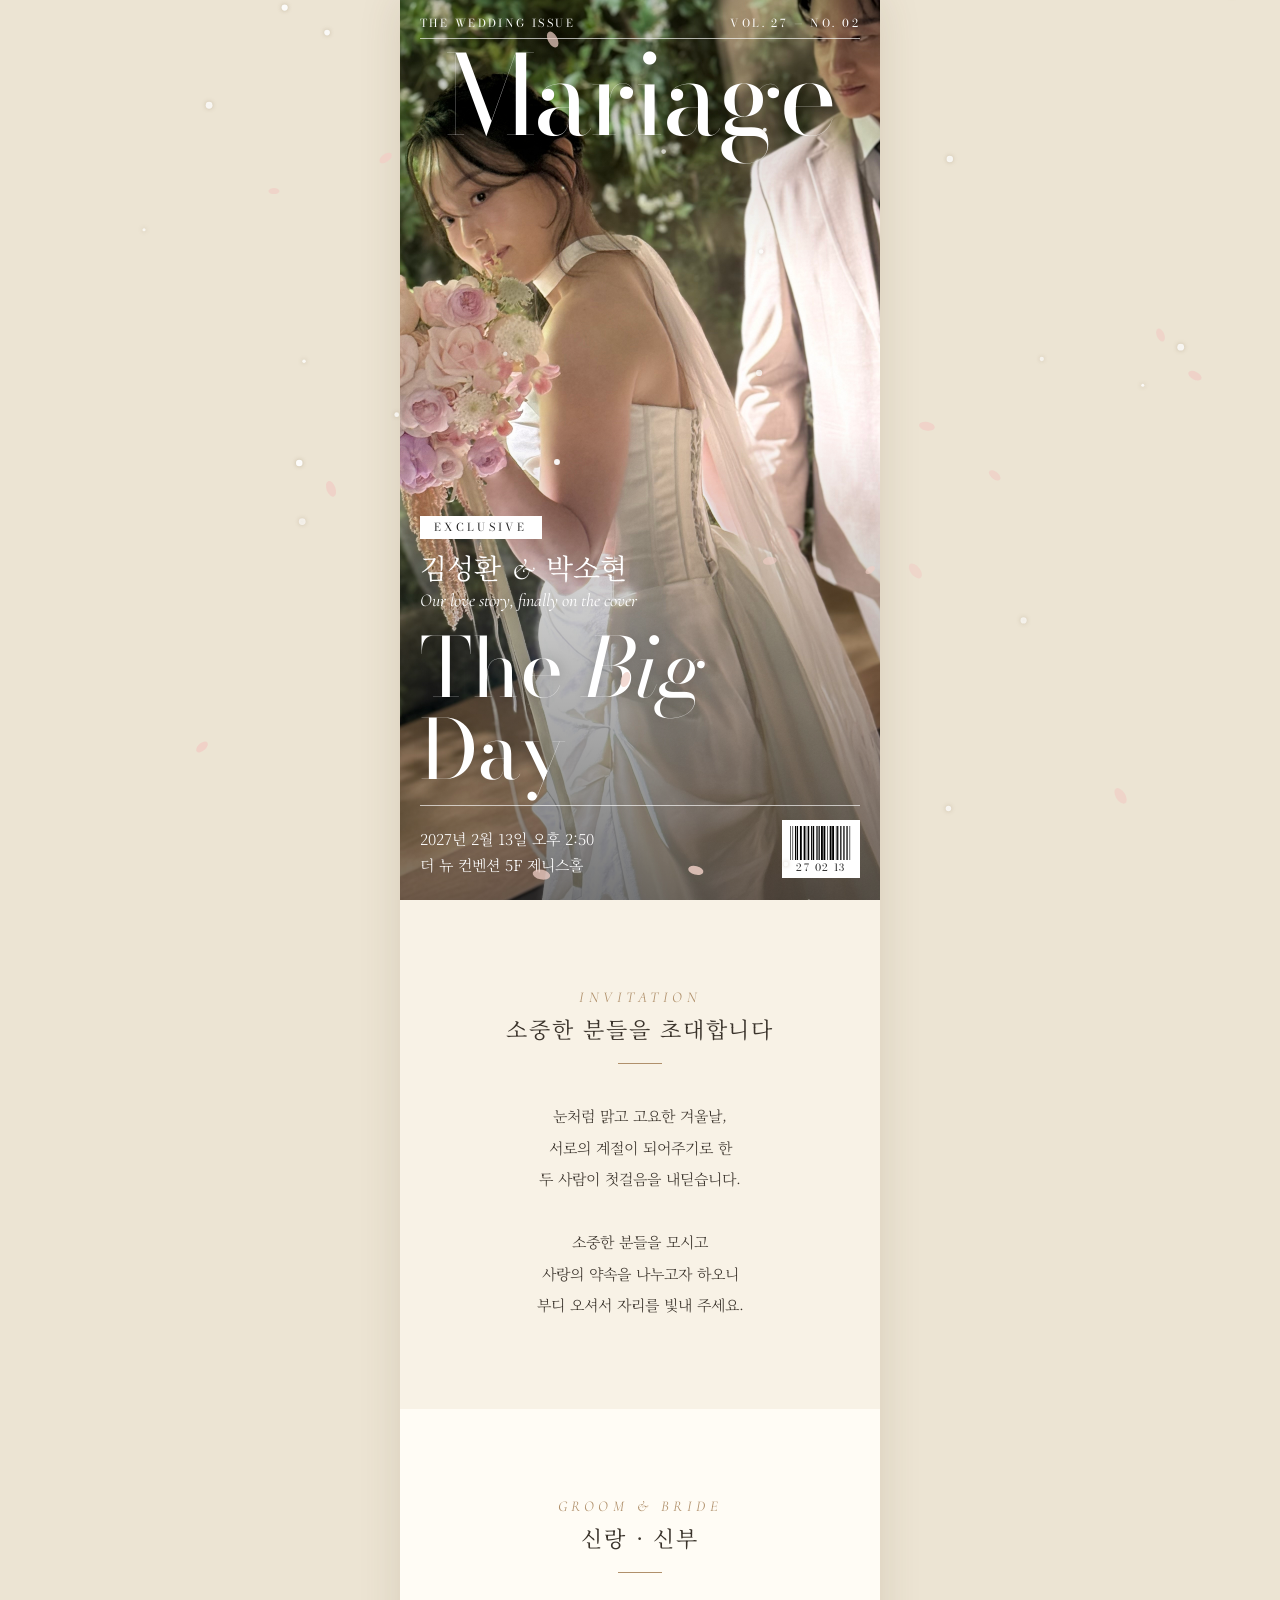
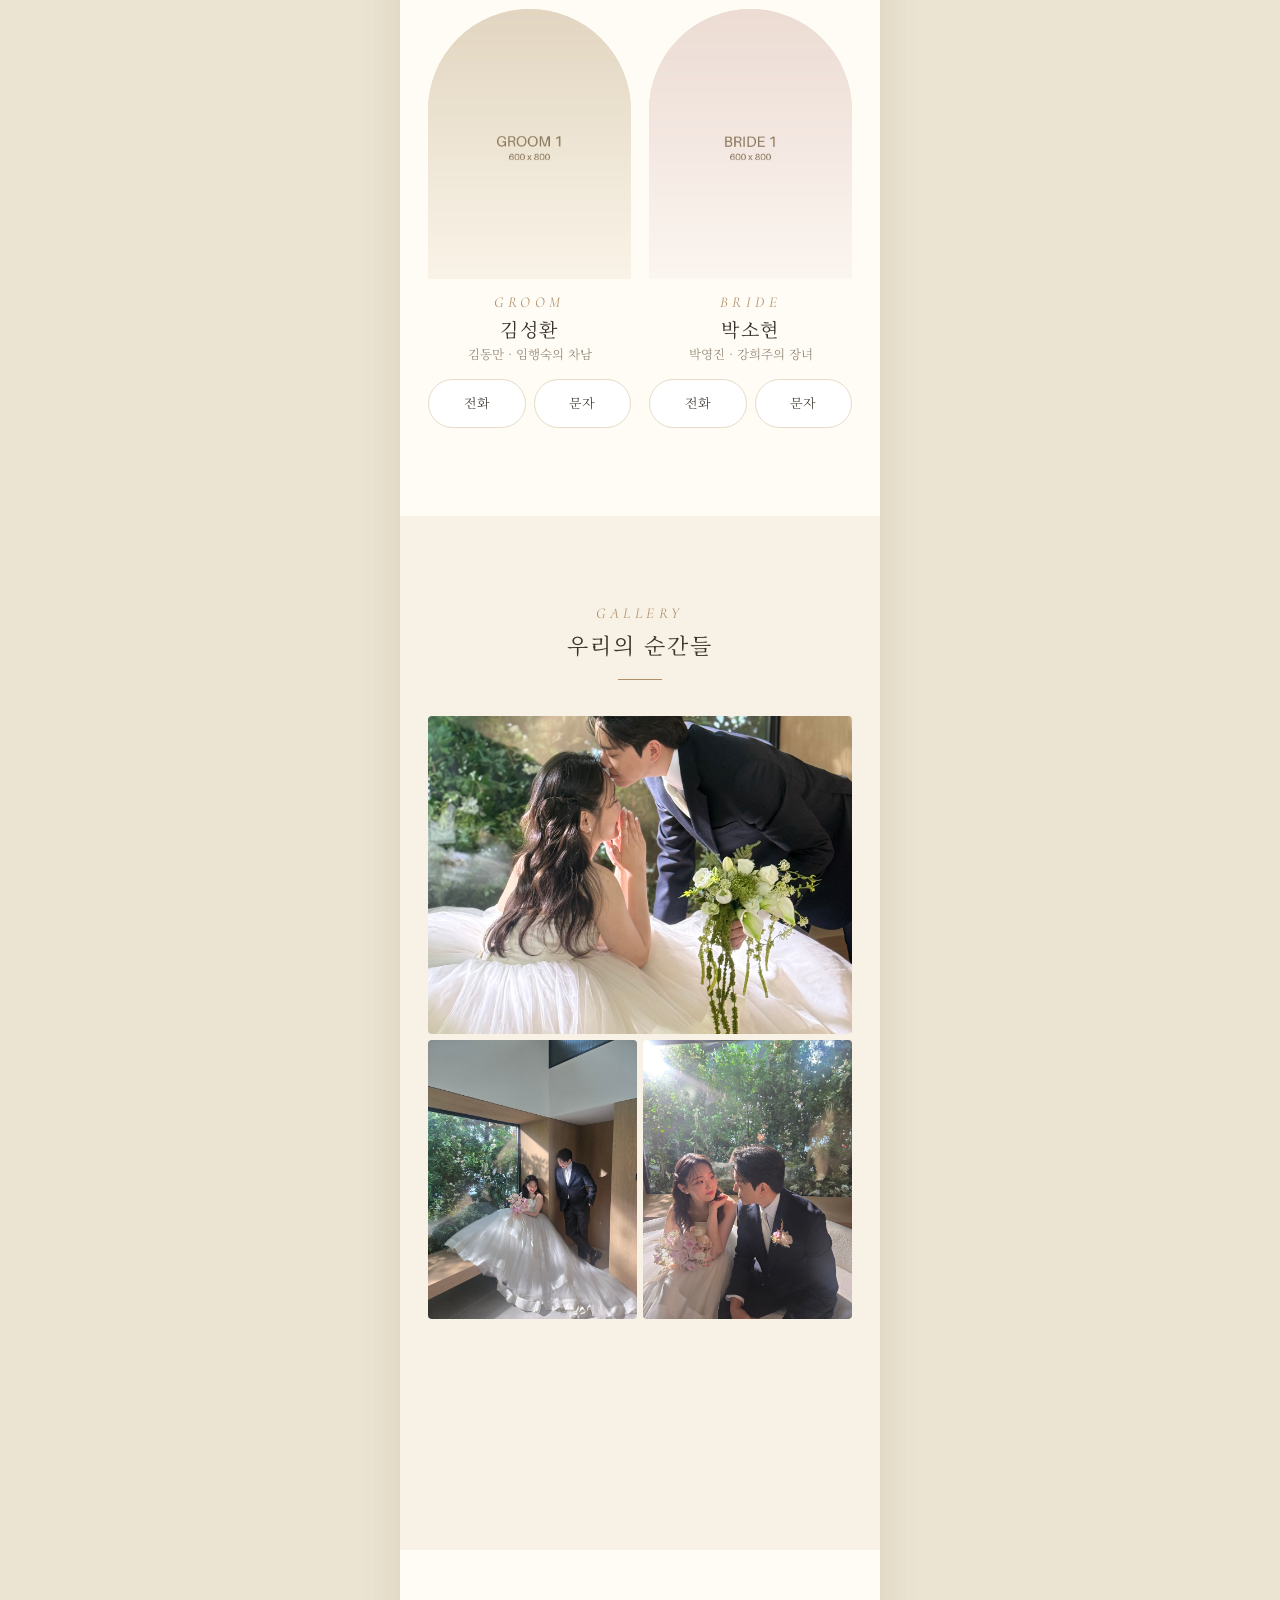
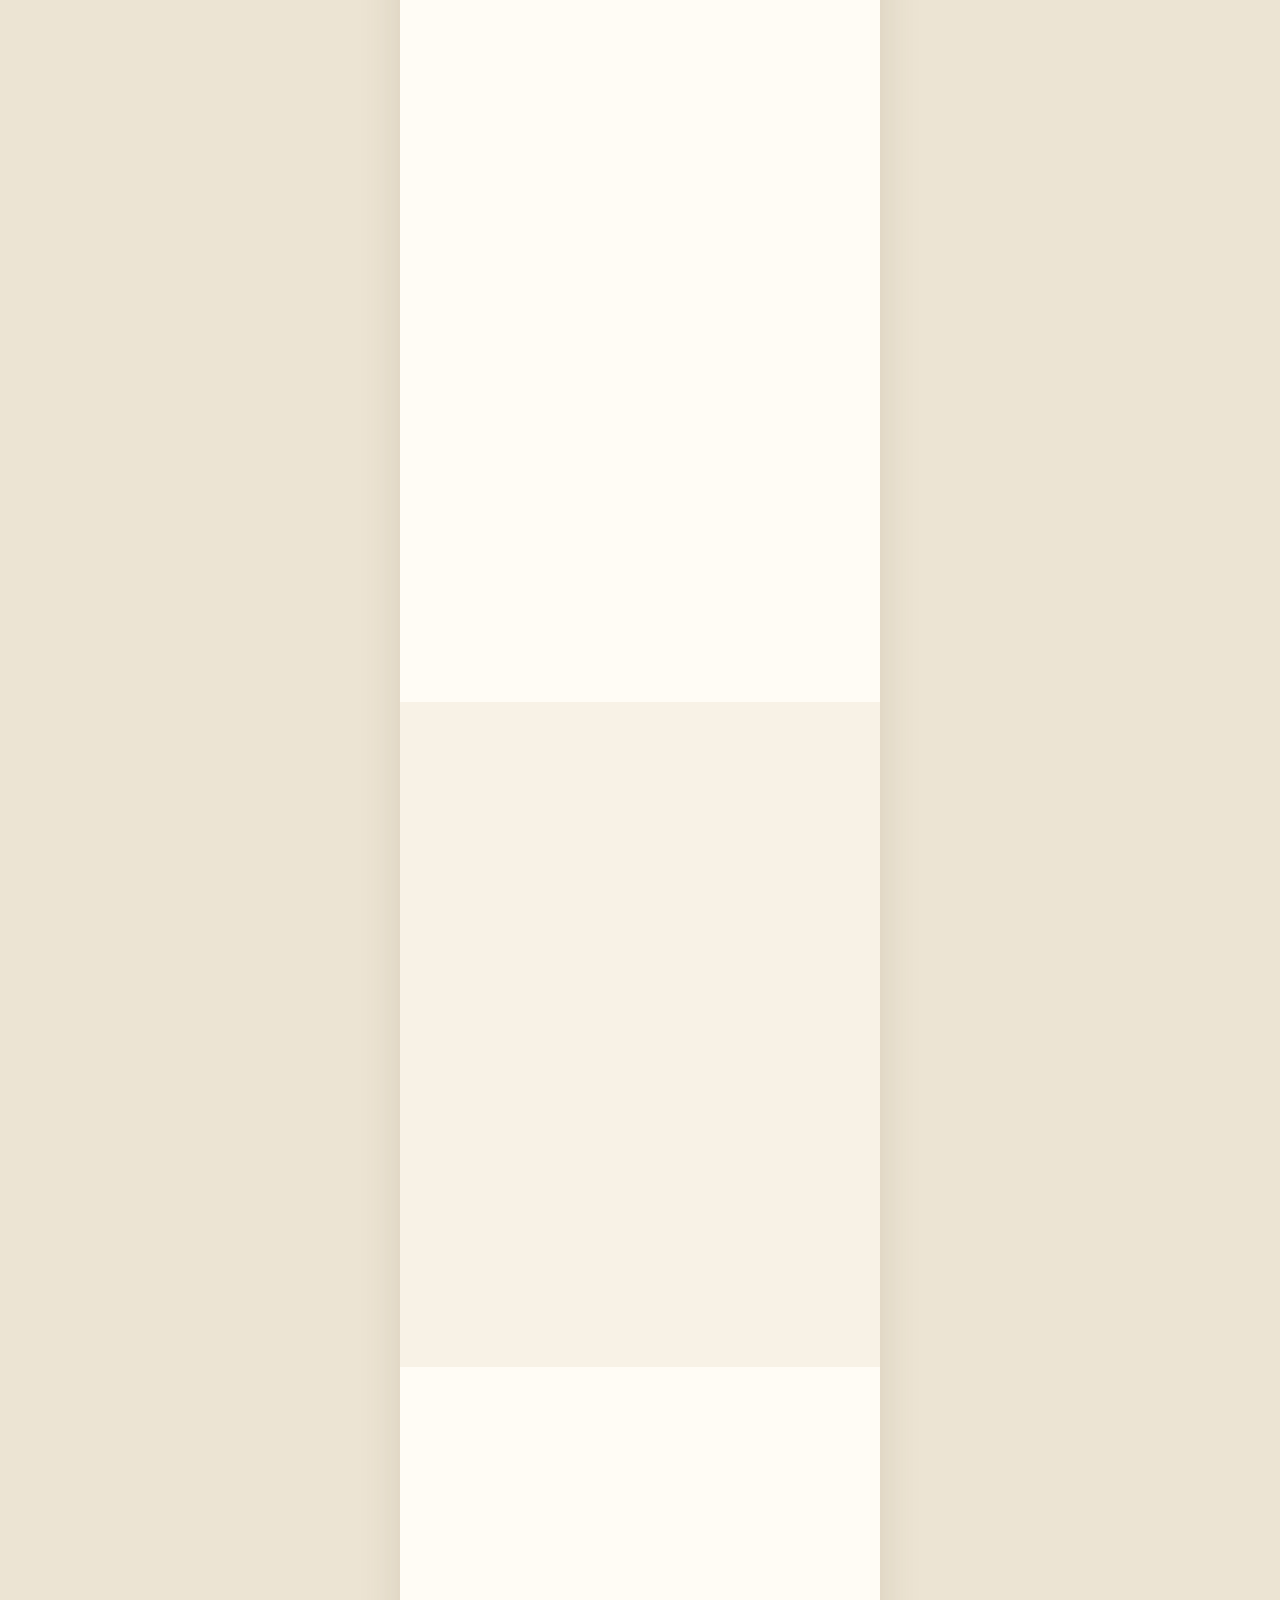
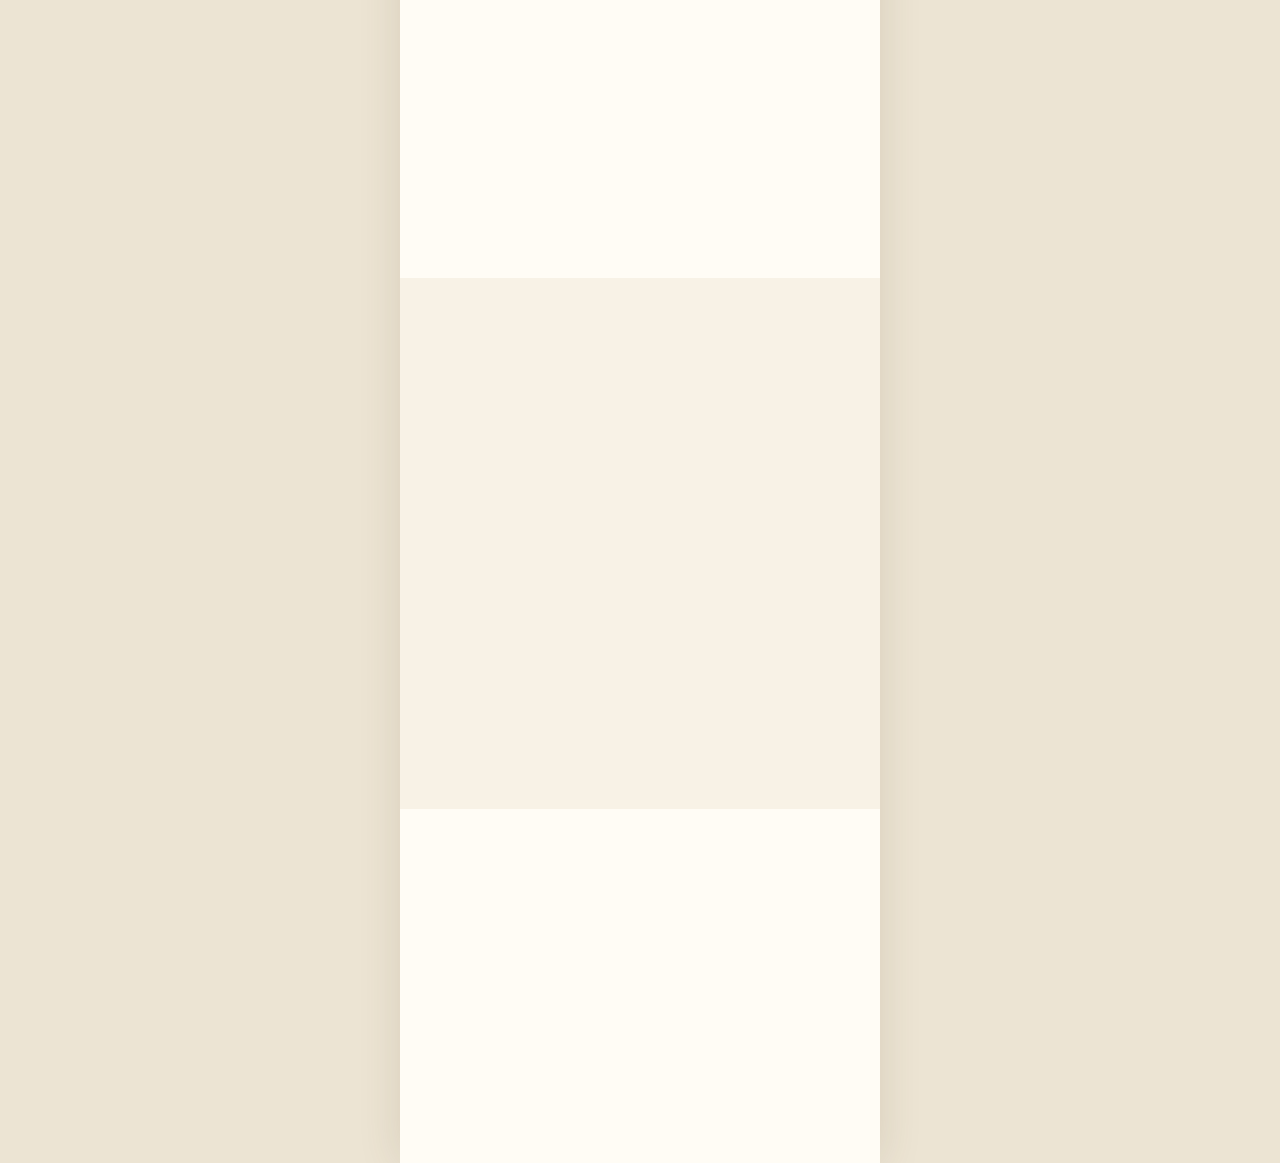
==== commit 1bff85dd: "improve" ====
--- a/index.html
+++ b/index.html
@@ -58,9 +58,9 @@
   <h2 class="rv">신랑 · 신부</h2>
   <div class="pair">
     <div class="rv l"><div class="pp"></div><div class="en">Groom</div><h3 data-t="groom.name"></h3><p data-t="groom.fam"></p>
-      <div class="btns"><a class="btn" data-tel="groom">전화</a></div></div>
+      <div class="btns"><a class="btn" data-tel="groom">전화</a><a class="btn" data-sms="groom">문자</a></div></div>
     <div class="rv r"><div class="pp"></div><div class="en">Bride</div><h3 data-t="bride.name"></h3><p data-t="bride.fam"></p>
-      <div class="btns"><a class="btn" data-tel="bride">전화</a></div></div>
+      <div class="btns"><a class="btn" data-tel="bride">전화</a><a class="btn" data-sms="bride">문자</a></div></div>
   </div>
 </section>
 
@@ -92,10 +92,9 @@
   <div class="en rv">Directions</div>
   <h2 class="rv">오시는 길</h2>
   <dl class="way">
-    <dt class="rv">지하철</dt><dd class="rv" style="--d:.1s">5호선(방화행) 발산역 하차<br>7번 출구 도보 2분</dd>
-    <dt class="rv">버스</dt><dd class="rv" style="--d:.2s">노선 및 정류장 안내 추가 예정</dd>
-    <dt class="rv">자가용</dt><dd class="rv" style="--d:.3s">내비게이션에 ‘더 뉴 컨벤션’ 검색</dd>
-    <dt class="rv">주차</dt><dd class="rv" style="--d:.4s">주차 안내 추가 예정</dd>
+    <dt class="rv">지하철</dt><dd class="rv" style="--d:.1s">5호선(방화행) 발산역 하차<br>7번 출구 도보 2분
+      <div class="rt"><small>서울역·공항에서 오시는 경우</small><div class="st"><div><b>서울역</b><em>공항철도</em></div><i>›</i><div><b>김포공항역</b><em>5호선 환승</em></div><i>›</i><div><b>발산역</b><em>7번 출구</em></div></div></div></dd>
+    <dt class="rv">주차</dt><dd class="rv" style="--d:.2s">주차 안내 추가 예정</dd>
   </dl>
 </section>
 
@@ -116,6 +115,7 @@
 
 </main>
 <div id="lb"><div></div><small>좌우를 탭해 넘기고, 가운데를 탭하면 닫혀요</small></div>
+<div id="zm"><button aria-label="닫기">×</button><img alt="지도"></div>
 <div id="toast"></div>
 
 <script src="js/config.js"></script>
--- a/css/style.css
+++ b/css/style.css
@@ -33,7 +33,7 @@
 .rv.on{opacity:1;transform:none}
 .lines p{line-height:2.1}
 .pair{display:grid;grid-template-columns:1fr 1fr;gap:18px}
-.pp{aspect-ratio:3/4;border-radius:999px 999px 8px 8px;background:linear-gradient(160deg,#e6d8c1,#f6efe2);margin-bottom:14px}
+.pp{aspect-ratio:3/4;border-radius:999px 999px 8px 8px;background:linear-gradient(160deg,#e6d8c1,#f6efe2);margin-bottom:14px;position:relative;overflow:hidden}
 h3{font:400 19px 'Noto Serif KR',serif;letter-spacing:.1em;margin:4px 0 2px}
 .pair p{font-size:12.5px;color:var(--sub);line-height:1.7}
 .btns{display:flex;gap:8px;margin-top:14px}
@@ -79,5 +79,19 @@
 #toast.on{opacity:1;transform:translate(-50%,0)}
 .rp{position:fixed;width:12px;height:12px;margin:-6px;border:1.5px solid var(--gold);border-radius:50%;pointer-events:none;z-index:46;animation:rp .7s ease-out forwards}
 @keyframes rp{to{transform:scale(7);opacity:0}}
-@media (prefers-reduced-motion:reduce){.a,.rv{animation:none;opacity:1;transform:none;transition:none}}
-.pair .btns{justify-content:center}.pair .btn{flex:none;padding:11px 34px}
+@media (prefers-reduced-motion:reduce){.pp .f2{animation:none}.a,.rv{animation:none;opacity:1;transform:none;transition:none}}
+/* 프로필 사진 전환: 3초 노출 + 1초 페이드 (주기 8초) → 시간을 바꾸려면 아래 8s, 37.5%, 50%, 87.5% 조정 */
+.pp img{position:absolute;inset:0;width:100%;height:100%;object-fit:cover}
+.pp .f2{opacity:0;animation:xf 8s infinite}
+@keyframes xf{0%,37.5%{opacity:0}50%,87.5%{opacity:1}100%{opacity:0}}
+.rt{margin-top:14px;padding:14px 8px;background:#fff;border:1px solid var(--line);border-radius:8px}
+.rt small{display:block;color:var(--sub);font-size:12px;margin-bottom:10px}
+.rt .st{display:flex;align-items:center;justify-content:space-between;gap:2px;text-align:center}
+.rt .st div{flex:1}.rt b{display:block;font-weight:500;font-size:12.5px}.rt i{color:var(--gold);font-style:normal}
+.map{position:relative}.map.zm{cursor:zoom-in}
+.map.zm::after{content:'탭하여 확대';position:absolute;right:10px;bottom:10px;background:rgba(58,51,43,.7);color:#fff;font-size:11px;line-height:1;padding:6px 10px;border-radius:999px}
+#zm{position:fixed;inset:0;background:rgba(30,25,20,.92);display:none;overflow:auto;z-index:55}
+#zm.on{display:flex}
+#zm img{flex:none;width:100%;margin:auto;cursor:zoom-in}
+#zm.big img{width:260%;cursor:zoom-out}
+#zm button{position:fixed;top:calc(env(safe-area-inset-top,0px) + 14px);right:16px;width:40px;height:40px;border:0;border-radius:50%;background:rgba(255,255,255,.9);font-size:22px;line-height:1;z-index:1}
